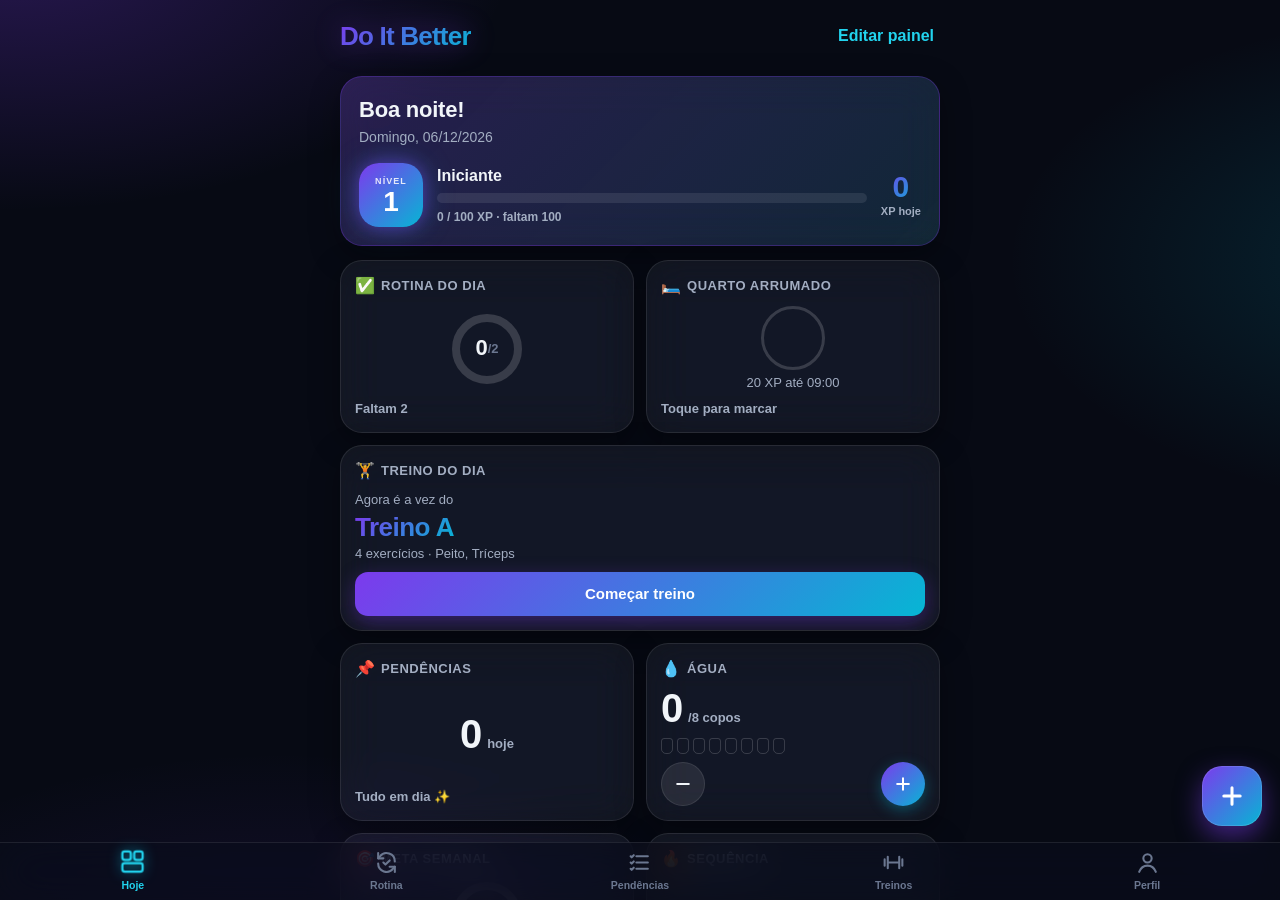
==== index.html @ 2c724f3e "Cria o app Do It Better (PWA gamificado para iPhone) PWA em HTML/CSS/JS puros, pronta para o GitHub " ====
<!doctype html>
<html lang="pt-BR" data-theme="escuro">
<head>
  <meta charset="utf-8">
  <!-- viewport-fit=cover: o app ocupa a tela toda (atrás do notch e da barra inferior) -->
  <meta name="viewport" content="width=device-width, initial-scale=1, viewport-fit=cover">
  <title>Do It Better</title>
  <meta name="description" content="Organize seu dia como um jogo: XP, níveis e conquistas para tarefas, rotina e treinos.">
  <meta name="theme-color" content="#070A14">
  <meta name="color-scheme" content="dark light">
  <meta name="format-detection" content="telephone=no">

  <!-- Apple: abrir como app (sem barra do Safari) -->
  <meta name="apple-mobile-web-app-capable" content="yes">
  <meta name="mobile-web-app-capable" content="yes">
  <meta name="apple-mobile-web-app-status-bar-style" content="black-translucent">
  <meta name="apple-mobile-web-app-title" content="Do It Better">
  <link rel="apple-touch-icon" href="icons/apple-touch-icon.png">
  <link rel="apple-touch-icon" sizes="180x180" href="icons/apple-touch-icon.png">

  <link rel="icon" type="image/svg+xml" href="icons/icon.svg">
  <link rel="icon" type="image/png" sizes="192x192" href="icons/icon-192.png">
  <link rel="manifest" href="manifest.json">
  <link rel="stylesheet" href="css/style.css">

  <!-- Aplica o tema salvo antes de desenhar, para não piscar -->
  <script>
    try {
      if (localStorage.getItem('doitbetter:tema') === 'claro') document.documentElement.dataset.theme = 'claro';
    } catch (e) {}
  </script>
</head>
<body>
  <!-- Gradientes reutilizados por todos os gráficos SVG -->
  <svg class="svg-defs" aria-hidden="true" focusable="false">
    <defs>
      <linearGradient id="g-dib" x1="0" y1="0" x2="1" y2="1">
        <stop offset="0" stop-color="#7C3AED"/>
        <stop offset="1" stop-color="#06B6D4"/>
      </linearGradient>
      <linearGradient id="g-dib-v" x1="0" y1="1" x2="0" y2="0">
        <stop offset="0" stop-color="#7C3AED"/>
        <stop offset="1" stop-color="#06B6D4"/>
      </linearGradient>
    </defs>
  </svg>

  <div class="fundo-brilho" aria-hidden="true"></div>
  <div class="faixa-status" aria-hidden="true"></div>

  <main id="telas">
    <section class="view" id="view-hoje" aria-label="Hoje"></section>
    <section class="view" id="view-rotina" aria-label="Rotina"></section>
    <section class="view" id="view-pendencias" aria-label="Pendências"></section>
    <section class="view" id="view-treinos" aria-label="Treinos"></section>
    <section class="view" id="view-perfil" aria-label="Perfil"></section>
  </main>

  <!-- Botão flutuante: adicionar rápido -->
  <button id="fab" class="fab" aria-label="Adicionar">
    <svg viewBox="0 0 24 24" width="28" height="28" fill="none" stroke="currentColor" stroke-width="2.6" stroke-linecap="round"><path d="M12 5v14M5 12h14"/></svg>
  </button>

  <!-- Barra de abas (estilo iOS) -->
  <nav class="tabbar" id="tabbar" aria-label="Navegação">
    <button data-aba="hoje" aria-label="Hoje">
      <svg viewBox="0 0 24 24" fill="none" stroke="currentColor" stroke-width="2" stroke-linecap="round" stroke-linejoin="round"><rect x="3" y="3" width="7.5" height="7.5" rx="2"/><rect x="13.5" y="3" width="7.5" height="7.5" rx="2"/><rect x="3" y="13.5" width="18" height="7.5" rx="2"/></svg>
      <span>Hoje</span>
    </button>
    <button data-aba="rotina" aria-label="Rotina">
      <svg viewBox="0 0 24 24" fill="none" stroke="currentColor" stroke-width="2" stroke-linecap="round" stroke-linejoin="round"><path d="M20 11a8 8 0 0 0-14.3-4.9L4 8"/><path d="M4 3v5h5"/><path d="M4 13a8 8 0 0 0 14.3 4.9L20 16"/><path d="M20 21v-5h-5"/><path d="M9 12l2 2 4-4"/></svg>
      <span>Rotina</span>
    </button>
    <button data-aba="pendencias" aria-label="Pendências">
      <svg viewBox="0 0 24 24" fill="none" stroke="currentColor" stroke-width="2" stroke-linecap="round" stroke-linejoin="round"><path d="M9 6h11M9 12h11M9 18h11"/><path d="M3.5 6l1 1 2-2M3.5 12l1 1 2-2M3.5 18l1 1 2-2"/></svg>
      <span>Pendências</span>
    </button>
    <button data-aba="treinos" aria-label="Treinos">
      <svg viewBox="0 0 24 24" fill="none" stroke="currentColor" stroke-width="2" stroke-linecap="round" stroke-linejoin="round"><path d="M6.5 6.5v11M17.5 6.5v11M3.5 9v6M20.5 9v6M6.5 12h11"/></svg>
      <span>Treinos</span>
    </button>
    <button data-aba="perfil" aria-label="Perfil">
      <svg viewBox="0 0 24 24" fill="none" stroke="currentColor" stroke-width="2" stroke-linecap="round" stroke-linejoin="round"><circle cx="12" cy="8" r="4"/><path d="M4 21c1.5-4 4.5-6 8-6s6.5 2 8 6"/></svg>
      <span>Perfil</span>
    </button>
  </nav>

  <noscript>
    <p style="padding:40px;color:#fff;font-family:sans-serif">O Do It Better precisa de JavaScript ativado.</p>
  </noscript>

  <!-- Módulos ES (caminhos relativos, funciona em /do-it-better/) -->
  <script type="module" src="js/app.js"></script>
</body>
</html>
---- css/style.css ----
/* =============================================================
   Do It Better — estilos
   Mobile-first para iPhone: safe areas, alvos de toque ≥ 44px,
   inputs com 16px (sem zoom), tema escuro padrão + tema claro.
   ============================================================= */

/* ---------- Tokens (tema escuro) ---------- */
:root {
  --bg: #070a14;
  --bg-2: #0d1222;
  --card: rgba(255, 255, 255, 0.055);
  --card-forte: rgba(255, 255, 255, 0.09);
  --borda: rgba(255, 255, 255, 0.09);
  --borda-forte: rgba(255, 255, 255, 0.16);
  --texto: #f1f5f9;
  --texto-2: #a3aec2;
  --texto-3: #6b7790;
  --roxo: #7c3aed;
  --ciano: #06b6d4;
  --roxo-claro: #a78bfa;
  --ciano-claro: #22d3ee;
  --grad: linear-gradient(135deg, #7c3aed 0%, #06b6d4 100%);
  --grad-suave: linear-gradient(135deg, rgba(124, 58, 237, 0.22), rgba(6, 182, 212, 0.18));
  --verde: #22c55e;
  --ambar: #f59e0b;
  --vermelho: #ef4444;
  --sombra: 0 10px 30px rgba(0, 0, 0, 0.35);
  --brilho-neon: 0 0 18px rgba(124, 58, 237, 0.55), 0 0 32px rgba(6, 182, 212, 0.25);
  --vidro: blur(20px) saturate(160%);
  --tabbar-bg: rgba(10, 13, 26, 0.72);
  --sheet-bg: rgba(16, 20, 36, 0.94);
  --entrada-bg: rgba(255, 255, 255, 0.07);
  --status-bg: transparent;

  --raio: 22px;
  --raio-p: 14px;
  --tab-h: 58px;
  --safe-top: env(safe-area-inset-top, 0px);
  --safe-bottom: env(safe-area-inset-bottom, 0px);
  --safe-left: env(safe-area-inset-left, 0px);
  --safe-right: env(safe-area-inset-right, 0px);
  --teclado: 0px;
  --fonte: -apple-system, BlinkMacSystemFont, 'SF Pro Text', 'Segoe UI', Roboto, 'Helvetica Neue', Arial, sans-serif;
  --fonte-num: -apple-system, BlinkMacSystemFont, 'SF Pro Rounded', 'SF Pro Display', 'Segoe UI', Roboto, sans-serif;
  color-scheme: dark;
}

/* ---------- Tema claro ---------- */
[data-theme='claro'] {
  --bg: #f4f5fb;
  --bg-2: #e9ebf5;
  --card: rgba(255, 255, 255, 0.72);
  --card-forte: rgba(255, 255, 255, 0.92);
  --borda: rgba(20, 24, 60, 0.08);
  --borda-forte: rgba(20, 24, 60, 0.16);
  --texto: #0f172a;
  --texto-2: #4b5568;
  --texto-3: #8a93a6;
  --grad-suave: linear-gradient(135deg, rgba(124, 58, 237, 0.12), rgba(6, 182, 212, 0.1));
  --sombra: 0 8px 24px rgba(30, 30, 80, 0.08);
  --brilho-neon: 0 0 14px rgba(124, 58, 237, 0.3), 0 0 26px rgba(6, 182, 212, 0.15);
  --tabbar-bg: rgba(255, 255, 255, 0.78);
  --sheet-bg: rgba(250, 251, 255, 0.97);
  --entrada-bg: rgba(15, 23, 42, 0.05);
  /* a barra de status do iPhone fica com texto branco: pintamos a faixa */
  --status-bg: linear-gradient(90deg, #4c1d95, #0e7490);
  color-scheme: light;
}

/* ---------- Base ---------- */
*,
*::before,
*::after {
  box-sizing: border-box;
}
html {
  -webkit-text-size-adjust: 100%;
  text-size-adjust: 100%;
  background: var(--bg);
}
html,
body {
  margin: 0;
  height: 100%;
}
body {
  position: fixed;
  inset: 0;
  overflow: hidden;
  background: var(--bg);
  color: var(--texto);
  font-family: var(--fonte);
  font-size: 16px;
  line-height: 1.4;
  -webkit-font-smoothing: antialiased;
  -webkit-tap-highlight-color: transparent;
  -webkit-touch-callout: none;
  user-select: none;
  -webkit-user-select: none;
  overscroll-behavior: none;
}
input,
textarea {
  user-select: text;
  -webkit-user-select: text;
}
button {
  font: inherit;
  color: inherit;
  background: none;
  border: 0;
  padding: 0;
  cursor: pointer;
  touch-action: manipulation;
}
button:disabled {
  opacity: 0.35;
  cursor: default;
}
:focus-visible {
  outline: 2px solid var(--ciano);
  outline-offset: 2px;
}
h1,
h2,
h3,
h4,
p {
  margin: 0;
}
svg {
  flex-shrink: 0;
}
.oculto,
.svg-defs,
.haptico {
  position: absolute !important;
  width: 0 !important;
  height: 0 !important;
  overflow: hidden !important;
  opacity: 0 !important;
  pointer-events: none !important;
}

/* Brilhos de fundo (roxo e ciano) */
.fundo-brilho {
  position: fixed;
  inset: -20%;
  pointer-events: none;
  background: radial-gradient(40% 30% at 15% 10%, rgba(124, 58, 237, 0.28), transparent 70%),
    radial-gradient(35% 28% at 95% 35%, rgba(6, 182, 212, 0.16), transparent 70%),
    radial-gradient(40% 30% at 30% 95%, rgba(124, 58, 237, 0.14), transparent 70%);
  z-index: 0;
}
[data-theme='claro'] .fundo-brilho {
  opacity: 0.55;
}
.faixa-status {
  position: fixed;
  top: 0;
  left: 0;
  right: 0;
  height: var(--safe-top);
  background: var(--status-bg);
  z-index: 60;
  pointer-events: none;
}

/* ---------- Telas (abas) ---------- */
#telas {
  position: fixed;
  inset: 0;
  z-index: 1;
}
.view {
  position: absolute;
  inset: 0;
  overflow-y: auto;
  overflow-x: hidden;
  -webkit-overflow-scrolling: touch;
  overscroll-behavior-y: contain;
  padding: calc(var(--safe-top) + 10px) calc(16px + var(--safe-right)) calc(var(--tab-h) + var(--safe-bottom) + 100px) calc(16px + var(--safe-left));
  opacity: 0;
  transform: translateY(10px) scale(0.995);
  visibility: hidden;
  transition: opacity 0.24s ease, transform 0.28s cubic-bezier(0.2, 0.8, 0.2, 1), visibility 0s linear 0.28s;
}
.view.ativa {
  opacity: 1;
  transform: none;
  visibility: visible;
  transition: opacity 0.24s ease, transform 0.28s cubic-bezier(0.2, 0.8, 0.2, 1), visibility 0s;
}
.view > * + * {
  margin-top: 14px;
}

.cabecalho {
  display: flex;
  align-items: flex-end;
  justify-content: space-between;
  gap: 12px;
  padding-top: 6px;
  min-height: 52px;
}
.titulo-tela {
  font-size: 34px;
  font-weight: 800;
  letter-spacing: -0.02em;
  line-height: 1.1;
}
.secao-titulo {
  font-size: 13px;
  font-weight: 700;
  letter-spacing: 0.06em;
  text-transform: uppercase;
  color: var(--texto-2);
  margin-top: 22px !important;
  padding-left: 4px;
}
.secao-cab {
  display: flex;
  align-items: center;
  justify-content: space-between;
  gap: 10px;
}
.secao-cab .secao-titulo {
  margin-top: 0 !important;
}
.view > .secao-cab {
  margin-top: 22px;
}
.secao-cab h3 {
  font-size: 17px;
}
.dica {
  font-size: 13px;
  color: var(--texto-3);
  padding: 0 4px;
}
.centro {
  text-align: center;
  display: block;
  margin-left: auto;
  margin-right: auto;
}
.neon {
  color: var(--ciano-claro);
  text-shadow: 0 0 12px rgba(6, 182, 212, 0.6);
}
[data-theme='claro'] .neon {
  color: var(--roxo);
  text-shadow: none;
}
.gradiente-texto {
  background: var(--grad);
  -webkit-background-clip: text;
  background-clip: text;
  color: transparent;
  -webkit-text-fill-color: transparent;
}
.perigo:not(.btn):not(.barra),
.perigo-texto {
  color: var(--vermelho) !important;
}
.apagado {
  color: var(--texto-3);
}

/* ---------- Cards (vidro fosco) ---------- */
.card {
  background: var(--card);
  border: 1px solid var(--borda);
  border-radius: var(--raio);
  -webkit-backdrop-filter: var(--vidro);
  backdrop-filter: var(--vidro);
  box-shadow: var(--sombra);
}
.neon-borda {
  border-color: rgba(124, 58, 237, 0.55) !important;
  box-shadow: var(--brilho-neon);
}

/* ---------- Botões ---------- */
.btn {
  display: inline-flex;
  align-items: center;
  justify-content: center;
  gap: 8px;
  min-height: 48px;
  padding: 0 20px;
  border-radius: 14px;
  font-weight: 700;
  font-size: 16px;
  transition: transform 0.12s ease, opacity 0.2s, box-shadow 0.2s;
}
.btn:active {
  transform: scale(0.97);
}
.btn.primario {
  background: var(--grad);
  color: #fff;
  box-shadow: 0 6px 20px rgba(124, 58, 237, 0.35);
}
.btn.secundario {
  background: var(--card-forte);
  border: 1px solid var(--borda);
  color: var(--texto);
}
.btn.perigo {
  background: var(--vermelho);
  color: #fff;
}
.btn.perigo-texto {
  background: rgba(239, 68, 68, 0.1);
}
.btn.largo {
  width: 100%;
}
.btn-icone {
  display: inline-flex;
  align-items: center;
  justify-content: center;
  width: 44px;
  height: 44px;
  border-radius: 12px;
  color: var(--texto-2);
  transition: background 0.2s, transform 0.12s;
}
.btn-icone:active {
  background: var(--card-forte);
  transform: scale(0.94);
}
.btn-texto {
  display: inline-flex;
  align-items: center;
  gap: 6px;
  min-height: 44px;
  padding: 0 6px;
  font-weight: 650;
  font-size: 16px;
  color: var(--ciano-claro);
}
[data-theme='claro'] .btn-texto {
  color: var(--roxo);
}
.btn-pilula {
  min-height: 44px;
  padding: 0 14px;
  border-radius: 999px;
  background: var(--card-forte);
  border: 1px solid var(--borda);
  font-weight: 700;
  font-size: 15px;
}
.btn-redondo {
  display: inline-flex;
  align-items: center;
  justify-content: center;
  width: 44px;
  height: 44px;
  border-radius: 50%;
  background: var(--card-forte);
  border: 1px solid var(--borda);
}
.btn-redondo.primario {
  background: var(--grad);
  color: #fff;
  border: 0;
  box-shadow: 0 4px 14px rgba(6, 182, 212, 0.35);
}
.btn-redondo:active {
  transform: scale(0.92);
}
.botoes-linha {
  display: flex;
  gap: 10px;
}
.botoes-linha .largo {
  flex: 1;
}

/* ---------- Formulários ---------- */
.entrada {
  width: 100%;
  min-height: 48px;
  padding: 12px 14px;
  border-radius: 12px;
  border: 1px solid var(--borda);
  background: var(--entrada-bg);
  color: var(--texto);
  font: inherit;
  font-size: 16px; /* 16px evita o zoom automático do iPhone */
  outline: none;
  appearance: none;
  -webkit-appearance: none;
  transition: border-color 0.2s, box-shadow 0.2s;
}
.entrada:focus {
  border-color: var(--roxo-claro);
  box-shadow: 0 0 0 3px rgba(124, 58, 237, 0.25);
}
.entrada::placeholder {
  color: var(--texto-3);
}
textarea.entrada {
  resize: none;
  line-height: 1.45;
}
input[type='date'].entrada,
input[type='time'].entrada {
  display: block;
  min-height: 48px;
  text-align: left;
}
input[type='date'].entrada::-webkit-date-and-time-value,
input[type='time'].entrada::-webkit-date-and-time-value {
  text-align: left;
}
.entrada.compacta {
  width: 48%;
  min-height: 44px;
  padding: 8px 12px;
  text-align: right;
}
.entrada.numero {
  width: 90px;
}
.form {
  display: flex;
  flex-direction: column;
  gap: 16px;
}
.campo {
  display: flex;
  flex-direction: column;
  gap: 8px;
}
.campo > span {
  font-size: 13px;
  font-weight: 700;
  color: var(--texto-2);
  letter-spacing: 0.02em;
}
.grade-campos {
  display: grid;
  grid-template-columns: 1fr 1fr;
  gap: 12px;
}
.linha-form {
  display: flex;
  gap: 10px;
}
.linha-form .entrada {
  flex: 1;
  min-width: 0;
}
.form-botoes {
  display: flex;
  gap: 10px;
  margin-top: 4px;
}
.form-botoes .largo {
  flex: 1;
}

.chips-linha {
  display: flex;
  flex-wrap: wrap;
  gap: 8px;
}
.chip {
  display: inline-flex;
  align-items: center;
  gap: 6px;
  min-height: 44px;
  padding: 0 14px;
  border-radius: 999px;
  border: 1px solid var(--borda);
  background: var(--card);
  color: var(--texto-2);
  font-size: 15px;
  font-weight: 600;
  white-space: nowrap;
  transition: all 0.2s;
}
.chip b {
  font-size: 12px;
  background: var(--card-forte);
  border-radius: 999px;
  padding: 1px 7px;
  color: var(--texto);
}
.chip.on {
  background: var(--grad);
  color: #fff;
  border-color: transparent;
  box-shadow: 0 4px 14px rgba(124, 58, 237, 0.3);
}
.chip.on b {
  background: rgba(255, 255, 255, 0.25);
  color: #fff;
}
.chip.chip-alerta:not(.on) b {
  background: var(--vermelho);
  color: #fff;
}
.segmentado {
  display: flex;
  padding: 4px;
  gap: 4px;
  border-radius: 14px;
  background: var(--entrada-bg);
  border: 1px solid var(--borda);
}
.segmentado button {
  flex: 1;
  white-space: nowrap;
  min-height: 44px;
  border-radius: 10px;
  font-weight: 650;
  font-size: 15px;
  color: var(--texto-2);
  display: flex;
  flex-direction: column;
  align-items: center;
  justify-content: center;
  line-height: 1.1;
}
.segmentado button small {
  font-size: 11px;
  opacity: 0.8;
}
.segmentado button.on {
  background: var(--grad);
  color: #fff;
  box-shadow: 0 2px 10px rgba(124, 58, 237, 0.3);
}
.segmentado.pequeno button {
  min-height: 36px;
  padding: 0 12px;
  font-size: 14px;
}
.segmentado.pequeno {
  min-height: 44px;
}

.dias-semana {
  display: grid;
  grid-template-columns: repeat(7, 1fr);
  gap: 6px;
}
.dia-chip {
  min-height: 44px;
  border-radius: 12px;
  border: 1px solid var(--borda);
  background: var(--card);
  font-size: 13px;
  font-weight: 700;
  color: var(--texto-3);
  text-transform: capitalize;
}
.dia-chip.on {
  background: var(--grad);
  color: #fff;
  border-color: transparent;
}

.emoji-linha {
  display: flex;
  flex-direction: column;
  gap: 8px;
}
.emoji-entrada {
  width: 72px;
  text-align: center;
  font-size: 24px !important;
}
.emoji-sugestoes {
  display: flex;
  gap: 4px;
  overflow-x: auto;
  padding-bottom: 4px;
  scrollbar-width: none;
}
.emoji-sugestoes::-webkit-scrollbar {
  display: none;
}
.emoji-btn {
  flex: 0 0 44px;
  height: 44px;
  border-radius: 12px;
  font-size: 22px;
  background: var(--card);
}
.emoji-btn:active {
  background: var(--card-forte);
}

.stepper {
  display: inline-flex;
  align-items: center;
  gap: 4px;
  background: var(--entrada-bg);
  border-radius: 14px;
  border: 1px solid var(--borda);
}
.stepper strong {
  min-width: 34px;
  text-align: center;
  font-family: var(--fonte-num);
  font-size: 18px;
}
.stepper.grande {
  display: flex;
  justify-content: center;
  gap: 24px;
  padding: 16px;
  background: none;
  border: 0;
}
.stepper.grande .btn-icone {
  width: 56px;
  height: 56px;
  border-radius: 50%;
  background: var(--card-forte);
  color: var(--texto);
}
.numero-grande {
  font-family: var(--fonte-num);
  font-size: 44px;
  font-weight: 800;
  letter-spacing: -0.02em;
  line-height: 1.05;
}

/* ---------- Tags e badges ---------- */
.tag {
  display: inline-flex;
  align-items: center;
  gap: 4px;
  padding: 3px 9px;
  border-radius: 999px;
  font-size: 12px;
  font-weight: 650;
  background: var(--card-forte);
  color: var(--texto-2);
  white-space: nowrap;
}
.tag-perigo {
  background: rgba(239, 68, 68, 0.16);
  color: #f87171;
}
.tag-alerta {
  background: rgba(245, 158, 11, 0.16);
  color: #fbbf24;
}
[data-theme='claro'] .tag-alerta {
  color: #b45309;
}
[data-theme='claro'] .tag-perigo {
  color: #dc2626;
}
.tag-etiqueta {
  background: rgba(6, 182, 212, 0.14);
  color: var(--ciano-claro);
}
[data-theme='claro'] .tag-etiqueta {
  color: #0e7490;
}
.tag-neon {
  background: var(--grad);
  color: #fff;
  box-shadow: 0 0 12px rgba(124, 58, 237, 0.45);
}
.tag-neon svg {
  width: 14px;
  height: 14px;
}
.pulsa {
  animation: pulsa 1.6s ease-in-out infinite;
}
@keyframes pulsa {
  50% {
    opacity: 0.55;
  }
}
.xp-badge {
  flex-shrink: 0;
  font-family: var(--fonte-num);
  font-weight: 800;
  font-size: 13px;
  padding: 4px 9px;
  border-radius: 999px;
  color: var(--ciano-claro);
  background: rgba(6, 182, 212, 0.12);
  border: 1px solid rgba(6, 182, 212, 0.25);
}
.xp-badge:empty {
  display: none;
}
[data-theme='claro'] .xp-badge {
  color: var(--roxo);
  background: rgba(124, 58, 237, 0.08);
  border-color: rgba(124, 58, 237, 0.2);
}

/* ---------- Listas ---------- */
.lista {
  overflow: hidden;
  padding: 4px 0;
}
.lista.apagada {
  opacity: 0.7;
}
.item-linha {
  display: flex;
  align-items: center;
  gap: 12px;
  width: 100%;
  min-height: 60px;
  padding: 8px 14px;
  text-align: left;
  position: relative;
}
.item-linha + .item-linha::before {
  content: '';
  position: absolute;
  top: 0;
  left: 60px;
  right: 0;
  height: 1px;
  background: var(--borda);
}
.item-linha.clicavel:active,
button.item-linha:active {
  background: var(--card-forte);
}
.item-linha > svg {
  color: var(--texto-3);
}
.item-linha.destaque {
  background: var(--grad-suave);
}
.item-info {
  flex: 1;
  min-width: 0;
  display: flex;
  flex-direction: column;
  align-items: flex-start;
  text-align: left;
  min-height: 44px;
  justify-content: center;
}
.item-nome {
  font-weight: 650;
  font-size: 16px;
  display: flex;
  align-items: center;
  gap: 8px;
  overflow: hidden;
  text-overflow: ellipsis;
  max-width: 100%;
}
.item-sub {
  font-size: 13px;
  color: var(--texto-3);
  margin-top: 1px;
  overflow: hidden;
  text-overflow: ellipsis;
  white-space: nowrap;
  max-width: 100%;
}
.item-emoji {
  font-size: 18px;
}
.item-emoji.grande {
  font-size: 24px;
  width: 32px;
  text-align: center;
}
.item-linha.feito .item-nome {
  color: var(--texto-3);
  text-decoration: line-through;
  text-decoration-color: rgba(124, 58, 237, 0.7);
}
.valor {
  font-family: var(--fonte-num);
  font-weight: 750;
  white-space: nowrap;
}
.alca {
  display: inline-flex;
  align-items: center;
  justify-content: center;
  width: 44px;
  height: 44px;
  margin-left: -8px;
  color: var(--texto-3);
  touch-action: none;
  cursor: grab;
  flex-shrink: 0;
}

/* Bolinha de check (marcar como feito) */
.check-circulo {
  flex-shrink: 0;
  width: 44px;
  height: 44px;
  display: inline-flex;
  align-items: center;
  justify-content: center;
  border-radius: 50%;
  position: relative;
  color: transparent;
}
.check-circulo::before {
  content: '';
  position: absolute;
  inset: 8px;
  border-radius: 50%;
  border: 2px solid var(--borda-forte);
  transition: all 0.25s;
}
.check-circulo svg {
  position: relative;
  z-index: 1;
  transform: scale(0.4);
  transition: transform 0.25s cubic-bezier(0.3, 1.6, 0.5, 1);
}
.check-circulo.on {
  color: #fff;
}
.check-circulo.on::before {
  background: var(--grad);
  border-color: transparent;
  box-shadow: 0 0 14px rgba(124, 58, 237, 0.6);
}
.check-circulo.on svg {
  transform: scale(1);
}

/* Estado vazio com mensagem motivadora */
.vazio {
  text-align: center;
  padding: 28px 20px;
  display: flex;
  flex-direction: column;
  align-items: center;
  gap: 8px;
}
.vazio-emoji {
  font-size: 44px;
  animation: flutuar 3s ease-in-out infinite;
}
.vazio h3 {
  font-size: 18px;
}
.vazio p {
  color: var(--texto-2);
  font-size: 15px;
  max-width: 300px;
}
.vazio .btn {
  margin-top: 8px;
}
@keyframes flutuar {
  50% {
    transform: translateY(-6px);
  }
}

/* ---------- Anel de progresso ---------- */
.anel {
  position: relative;
  flex-shrink: 0;
  display: inline-block;
}
.anel svg {
  display: block;
}
.anel-trilho {
  stroke: var(--borda-forte);
}
.anel-valor {
  transition: stroke-dashoffset 0.8s cubic-bezier(0.2, 0.8, 0.2, 1);
  filter: drop-shadow(0 0 4px rgba(124, 58, 237, 0.6));
}
.anel-centro {
  position: absolute;
  inset: 0;
  display: flex;
  align-items: center;
  justify-content: center;
  flex-direction: row;
  font-family: var(--fonte-num);
}
.anel-centro strong {
  font-size: 22px;
  font-weight: 800;
}
.anel-centro small {
  font-size: 13px;
  color: var(--texto-3);
  font-weight: 700;
}
.anel.completo .anel-valor {
  filter: drop-shadow(0 0 7px rgba(6, 182, 212, 0.9));
}

/* ---------- Gráficos ---------- */
.grafico {
  width: 100%;
  height: auto;
  display: block;
  overflow: visible;
}
.barra-fundo {
  fill: var(--card-forte);
}
.barra-destaque {
  filter: drop-shadow(0 0 6px rgba(6, 182, 212, 0.7));
}
.graf-valor {
  font-size: 10px;
  font-weight: 700;
  fill: var(--texto-2);
  font-family: var(--fonte-num);
}
.graf-rotulo {
  font-size: 10px;
  fill: var(--texto-3);
  font-weight: 600;
}
.graf-rotulo.forte {
  fill: var(--texto);
  font-weight: 800;
}
.graf-grade {
  stroke: var(--borda);
  stroke-dasharray: 3 4;
}
.graf-ponto {
  fill: var(--bg);
  stroke: var(--ciano);
  stroke-width: 2;
}
.graf-pr {
  fill: #fde68a;
  stroke: #f59e0b;
  stroke-width: 2;
}
.graf-pr-brilho {
  fill: rgba(253, 230, 138, 0.25);
}
.graf-pr-texto {
  font-size: 9px;
  font-weight: 900;
  fill: #f59e0b;
}
.grafico-card {
  padding: 16px;
}
.grafico-card h4 {
  font-size: 14px;
  color: var(--texto-2);
  margin-bottom: 8px;
}
.grafico-card .secao-cab {
  margin-bottom: 10px;
}
.legenda-pr {
  font-size: 12px;
  color: var(--texto-3);
  display: flex;
  align-items: center;
  gap: 6px;
  margin-top: 6px;
}
.legenda-pr i {
  width: 10px;
  height: 10px;
  border-radius: 50%;
  background: #fde68a;
  border: 2px solid #f59e0b;
}

/* ---------- Barras (progresso) ---------- */
.barra,
.barra-xp {
  height: 10px;
  border-radius: 999px;
  background: var(--card-forte);
  overflow: hidden;
  position: relative;
}
[data-theme='claro'] .barra,
[data-theme='claro'] .barra-xp,
[data-theme='claro'] .barra-fundo {
  background: rgba(15, 23, 42, 0.09);
  fill: rgba(15, 23, 42, 0.07);
}
.barra.fina {
  height: 4px;
  border-radius: 0;
}
.barra-fill,
.barra-xp-fill {
  height: 100%;
  border-radius: inherit;
  background: var(--grad);
  transition: width 1s cubic-bezier(0.2, 0.8, 0.2, 1);
  box-shadow: 0 0 12px rgba(6, 182, 212, 0.6);
  position: relative;
}
.barra-xp-fill::after {
  content: '';
  position: absolute;
  inset: 0;
  background: linear-gradient(90deg, transparent, rgba(255, 255, 255, 0.45), transparent);
  transform: translateX(-100%);
  animation: brilho-barra 2.8s ease-in-out infinite;
}
@keyframes brilho-barra {
  60%,
  100% {
    transform: translateX(100%);
  }
}
.barra.perigo .barra-fill {
  background: var(--vermelho);
  box-shadow: none;
}

/* ---------- Barra de abas (iOS) ---------- */
.tabbar {
  position: fixed;
  left: 0;
  right: 0;
  bottom: 0;
  z-index: 40;
  display: flex;
  height: calc(var(--tab-h) + var(--safe-bottom));
  padding: 0 calc(6px + var(--safe-right)) var(--safe-bottom) calc(6px + var(--safe-left));
  background: var(--tabbar-bg);
  -webkit-backdrop-filter: var(--vidro);
  backdrop-filter: var(--vidro);
  border-top: 1px solid var(--borda);
}
.tabbar button {
  flex: 1;
  min-height: 44px;
  display: flex;
  flex-direction: column;
  align-items: center;
  justify-content: center;
  gap: 3px;
  color: var(--texto-3);
  font-size: 10.5px;
  font-weight: 650;
  transition: color 0.2s;
}
.tabbar svg {
  width: 25px;
  height: 25px;
  transition: transform 0.25s cubic-bezier(0.3, 1.6, 0.5, 1);
}
.tabbar button.ativa {
  color: var(--ciano-claro);
}
[data-theme='claro'] .tabbar button.ativa {
  color: var(--roxo);
}
.tabbar button.ativa svg {
  transform: translateY(-1px) scale(1.08);
  filter: drop-shadow(0 0 6px rgba(6, 182, 212, 0.7));
}
.tabbar button:active svg {
  transform: scale(0.88);
}

/* ---------- Botão flutuante (+) ---------- */
.fab {
  position: fixed;
  right: calc(18px + var(--safe-right));
  bottom: calc(var(--tab-h) + var(--safe-bottom) + 16px);
  z-index: 39;
  width: 60px;
  height: 60px;
  border-radius: 20px;
  background: var(--grad);
  color: #fff;
  display: flex;
  align-items: center;
  justify-content: center;
  box-shadow: 0 10px 26px rgba(124, 58, 237, 0.5), 0 0 0 1px rgba(255, 255, 255, 0.12) inset;
  transition: transform 0.2s cubic-bezier(0.3, 1.6, 0.5, 1), opacity 0.2s;
}
.fab:active {
  transform: scale(0.9) rotate(90deg);
}
.fab.escondido {
  opacity: 0;
  transform: scale(0.6);
  pointer-events: none;
}

/* ---------- Folha inferior (sheet) ---------- */
.sheet-raiz {
  position: fixed;
  inset: 0;
  z-index: 100;
}
.sheet-fundo {
  position: absolute;
  inset: 0;
  background: rgba(0, 0, 0, 0.5);
  opacity: 0;
  transition: opacity 0.28s;
}
.sheet {
  position: absolute;
  left: 0;
  right: 0;
  bottom: var(--teclado);
  max-height: calc(100% - var(--safe-top) - 24px - var(--teclado));
  display: flex;
  flex-direction: column;
  background: var(--sheet-bg);
  -webkit-backdrop-filter: var(--vidro);
  backdrop-filter: var(--vidro);
  border-radius: 26px 26px 0 0;
  border: 1px solid var(--borda);
  border-bottom: 0;
  box-shadow: 0 -10px 40px rgba(0, 0, 0, 0.4);
  transform: translateY(105%);
  transition: transform 0.32s cubic-bezier(0.2, 0.9, 0.25, 1), bottom 0.2s;
}
.sheet-raiz.aberta .sheet-fundo {
  opacity: 1;
}
.sheet-raiz.aberta .sheet {
  transform: none;
}
.sheet-pegador {
  width: 38px;
  height: 5px;
  border-radius: 3px;
  background: var(--borda-forte);
  margin: 8px auto 0;
}
.sheet-topo {
  display: flex;
  align-items: center;
  justify-content: space-between;
  gap: 8px;
  padding: 4px 10px 4px 20px;
}
.sheet-topo h2 {
  font-size: 20px;
  font-weight: 800;
}
.sheet-corpo {
  overflow-y: auto;
  -webkit-overflow-scrolling: touch;
  overscroll-behavior: contain;
  padding: 6px calc(18px + var(--safe-right)) calc(24px + var(--safe-bottom)) calc(18px + var(--safe-left));
}
.sheet-corpo > * + * {
  margin-top: 14px;
}

/* ---------- Alertas ---------- */
.alerta-raiz {
  position: fixed;
  inset: 0;
  z-index: 200;
  display: flex;
  align-items: center;
  justify-content: center;
  padding: 24px;
  background: rgba(0, 0, 0, 0.55);
  opacity: 0;
  transition: opacity 0.2s;
}
.alerta-raiz.aberta {
  opacity: 1;
}
.alerta {
  width: 100%;
  max-width: 340px;
  padding: 22px 18px 18px;
  border-radius: 22px;
  background: var(--sheet-bg);
  border: 1px solid var(--borda);
  box-shadow: var(--sombra);
  text-align: center;
  transform: scale(0.92);
  transition: transform 0.25s cubic-bezier(0.3, 1.5, 0.5, 1);
  display: flex;
  flex-direction: column;
  gap: 12px;
}
.alerta-raiz.aberta .alerta {
  transform: none;
}
.alerta h3 {
  font-size: 18px;
}
.alerta p {
  color: var(--texto-2);
  font-size: 15px;
}
.alerta-botoes {
  display: flex;
  gap: 10px;
  margin-top: 4px;
}
.alerta-botoes .btn {
  flex: 1;
  padding: 0 10px;
}

/* ---------- Toast ---------- */
.toast {
  position: fixed;
  left: calc(16px + var(--safe-left));
  right: calc(16px + var(--safe-right));
  bottom: calc(var(--tab-h) + var(--safe-bottom) + 88px);
  z-index: 470; /* acima das celebrações: "Desfazer" sempre clicável */
  display: flex;
  align-items: center;
  justify-content: space-between;
  gap: 12px;
  min-height: 52px;
  padding: 8px 8px 8px 16px;
  border-radius: 16px;
  background: rgba(22, 26, 46, 0.96);
  color: #f1f5f9;
  border: 1px solid rgba(255, 255, 255, 0.1);
  box-shadow: 0 12px 30px rgba(0, 0, 0, 0.45);
  font-weight: 600;
  font-size: 15px;
  opacity: 0;
  transform: translateY(16px);
  transition: opacity 0.22s, transform 0.25s cubic-bezier(0.2, 0.9, 0.25, 1);
  pointer-events: none;
}
.toast.visivel {
  opacity: 1;
  transform: none;
  pointer-events: auto;
}
.toast.erro {
  border-color: rgba(239, 68, 68, 0.6);
}
.toast-acao {
  min-height: 40px;
  padding: 0 14px;
  border-radius: 12px;
  background: var(--grad);
  color: #fff;
  font-weight: 800;
  white-space: nowrap;
}
/* com uma folha aberta, o aviso vai para o topo para não cobrir os botões */
body.com-sheet .toast {
  top: calc(var(--safe-top) + 12px);
  bottom: auto;
}
body.treinando .toast {
  bottom: calc(var(--safe-bottom) + 100px);
}

/* ---------- "+XP" flutuante ---------- */
.xp-float {
  position: fixed;
  z-index: 400;
  transform: translate(-50%, 0);
  font-family: var(--fonte-num);
  font-weight: 900;
  font-size: 22px;
  letter-spacing: -0.01em;
  background: var(--grad);
  -webkit-background-clip: text;
  background-clip: text;
  color: transparent;
  -webkit-text-fill-color: transparent;
  filter: drop-shadow(0 0 8px rgba(124, 58, 237, 0.8));
  pointer-events: none;
  animation: xp-sobe 1.25s cubic-bezier(0.2, 0.8, 0.3, 1) forwards;
  white-space: nowrap;
}
.xp-float.negativo {
  background: none;
  color: var(--texto-3);
  -webkit-text-fill-color: var(--texto-3);
  filter: none;
  font-size: 17px;
}
@keyframes xp-sobe {
  0% {
    opacity: 0;
    transform: translate(-50%, 10px) scale(0.6);
  }
  18% {
    opacity: 1;
    transform: translate(-50%, -6px) scale(1.15);
  }
  70% {
    opacity: 1;
  }
  100% {
    opacity: 0;
    transform: translate(-50%, -70px) scale(1);
  }
}

/* ---------- Confete e celebração ---------- */
.confete {
  position: fixed;
  inset: 0;
  width: 100%;
  height: 100%;
  z-index: 500;
  pointer-events: none;
}
.celebracao-raiz {
  position: fixed;
  inset: 0;
  z-index: 450;
  display: flex;
  align-items: center;
  justify-content: center;
  padding: 28px;
  background: rgba(3, 5, 14, 0.7);
  opacity: 0;
  transition: opacity 0.25s;
}
.celebracao-raiz.aberta {
  opacity: 1;
}
.celebracao {
  width: 100%;
  max-width: 330px;
  text-align: center;
  padding: 30px 22px 22px;
  border-radius: 28px;
  background: var(--sheet-bg);
  border: 1px solid rgba(124, 58, 237, 0.5);
  box-shadow: var(--brilho-neon), var(--sombra);
  transform: scale(0.7);
  transition: transform 0.4s cubic-bezier(0.3, 1.6, 0.5, 1);
  display: flex;
  flex-direction: column;
  gap: 10px;
}
.celebracao-raiz.aberta .celebracao {
  transform: none;
}
.celebracao-emoji {
  font-size: 72px;
  line-height: 1;
  margin: 0 auto 6px;
  width: 120px;
  height: 120px;
  display: flex;
  align-items: center;
  justify-content: center;
  border-radius: 50%;
  background: var(--grad-suave);
  box-shadow: var(--brilho-neon);
  animation: medalha-gira 1s cubic-bezier(0.3, 1.4, 0.5, 1);
}
@keyframes medalha-gira {
  0% {
    transform: scale(0) rotate(-180deg);
  }
  100% {
    transform: scale(1) rotate(0);
  }
}
.celebracao h3 {
  font-size: 26px;
  font-weight: 900;
}
.celebracao p {
  color: var(--texto-2);
  margin-bottom: 8px;
}

/* ---------- Arrastar para ordenar ---------- */
.arrastando {
  position: relative;
  z-index: 20;
  pointer-events: none;
  opacity: 0.92;
  box-shadow: 0 20px 40px rgba(0, 0, 0, 0.45), var(--brilho-neon) !important;
  transition: none !important;
}
.ordenando {
  user-select: none;
}

/* =============================================================
   TELA HOJE
   ============================================================= */
.topo-hoje {
  display: flex;
  align-items: center;
  justify-content: space-between;
  min-height: 52px;
}
.logo {
  font-size: 26px;
  font-weight: 900;
  letter-spacing: -0.03em;
  background: var(--grad);
  -webkit-background-clip: text;
  background-clip: text;
  color: transparent;
  -webkit-text-fill-color: transparent;
  filter: drop-shadow(0 0 14px rgba(124, 58, 237, 0.45));
}
.logo.pequeno {
  font-size: 20px;
}

.placar {
  padding: 18px;
  background: linear-gradient(135deg, rgba(124, 58, 237, 0.2), rgba(6, 182, 212, 0.1)), var(--card);
  border-color: rgba(124, 58, 237, 0.3);
  cursor: pointer;
}
.placar-saudacao h1 {
  font-size: 22px;
  font-weight: 800;
  letter-spacing: -0.01em;
}
.placar-saudacao p {
  color: var(--texto-2);
  font-size: 14px;
  margin-top: 2px;
}
.placar-linha {
  display: flex;
  align-items: center;
  gap: 14px;
  margin-top: 16px;
}
.nivel-badge {
  flex-shrink: 0;
  width: 64px;
  height: 64px;
  border-radius: 20px;
  background: var(--grad);
  color: #fff;
  display: flex;
  flex-direction: column;
  align-items: center;
  justify-content: center;
  box-shadow: var(--brilho-neon);
  font-family: var(--fonte-num);
}
.nivel-badge small {
  font-size: 9px;
  font-weight: 800;
  letter-spacing: 0.12em;
  opacity: 0.85;
}
.nivel-badge strong {
  font-size: 28px;
  font-weight: 900;
  line-height: 1;
}
.placar-xp {
  flex: 1;
  min-width: 0;
  display: flex;
  flex-direction: column;
  gap: 6px;
}
.placar-titulo {
  display: flex;
  align-items: center;
  gap: 8px;
  font-weight: 800;
  font-size: 16px;
}
.placar-xp small {
  color: var(--texto-2);
  font-size: 12px;
  font-family: var(--fonte-num);
  font-weight: 600;
}
.pontos-dia {
  flex-shrink: 0;
  text-align: center;
  display: flex;
  flex-direction: column;
  font-family: var(--fonte-num);
}
.pontos-dia strong {
  font-size: 30px;
  font-weight: 900;
  line-height: 1;
  background: var(--grad);
  -webkit-background-clip: text;
  background-clip: text;
  color: transparent;
  -webkit-text-fill-color: transparent;
}
.pontos-dia small {
  font-size: 11px;
  color: var(--texto-2);
  font-weight: 700;
  margin-top: 2px;
}

.painel-dica {
  padding: 14px;
  display: flex;
  flex-direction: column;
  gap: 12px;
}
.painel-dica p {
  font-size: 14px;
  color: var(--texto-2);
}

/* Grade de blocos estilo widgets */
.grade-blocos {
  display: grid;
  grid-template-columns: repeat(2, minmax(0, 1fr));
  gap: 12px;
}
.g-span {
  grid-column: span 2;
}
.bloco {
  position: relative;
  min-height: 164px;
  padding: 14px;
  border-radius: var(--raio);
  background: var(--card);
  border: 1px solid var(--borda);
  -webkit-backdrop-filter: var(--vidro);
  backdrop-filter: var(--vidro);
  box-shadow: var(--sombra);
  display: flex;
  flex-direction: column;
  gap: 8px;
  overflow: hidden;
  cursor: pointer;
  transition: transform 0.15s ease, opacity 0.2s, border-color 0.3s, box-shadow 0.3s;
}
/* animação de entrada só ao abrir a aba (não a cada toque) */
.grade-blocos.animar > .bloco {
  animation: bloco-entra 0.35s cubic-bezier(0.2, 0.8, 0.2, 1) both;
}
.bloco.g {
  grid-column: span 2;
  min-height: 150px;
}
.bloco:active {
  transform: scale(0.97);
}
.bloco.feito {
  border-color: rgba(124, 58, 237, 0.55);
  background: linear-gradient(135deg, rgba(124, 58, 237, 0.25), rgba(6, 182, 212, 0.14)), var(--card);
  box-shadow: var(--brilho-neon);
}
@keyframes bloco-entra {
  from {
    opacity: 0;
    transform: translateY(8px);
  }
}
.grade-blocos.animar > .bloco:nth-child(2) { animation-delay: 0.03s; }
.grade-blocos.animar > .bloco:nth-child(3) { animation-delay: 0.06s; }
.grade-blocos.animar > .bloco:nth-child(4) { animation-delay: 0.09s; }
.grade-blocos.animar > .bloco:nth-child(5) { animation-delay: 0.12s; }
.grade-blocos.animar > .bloco:nth-child(n + 6) { animation-delay: 0.15s; }

.grade-blocos.editando .bloco {
  animation: tremer 0.3s ease-in-out infinite alternate;
  cursor: default;
}
.grade-blocos.editando .bloco:nth-child(2n) {
  animation-delay: 0.15s;
}
.grade-blocos.editando .bloco:active {
  transform: none;
}
.grade-blocos.editando .bloco > :not(.bloco-ctrl) {
  pointer-events: none;
}
@keyframes tremer {
  from {
    transform: rotate(-0.6deg);
  }
  to {
    transform: rotate(0.6deg);
  }
}
.bloco.inativo {
  opacity: 0.4;
  filter: grayscale(0.7);
}
.grade-blocos.editando .bloco {
  padding-top: 58px; /* espaço para a barra de controles */
}
.bloco-ctrl {
  position: absolute;
  top: 6px;
  left: 6px;
  right: 6px;
  z-index: 3;
  display: flex;
  justify-content: space-between;
  gap: 2px;
  padding: 2px;
  border-radius: 14px;
  background: var(--sheet-bg);
  border: 1px solid var(--borda-forte);
  box-shadow: var(--sombra);
}
.bloco-ctrl .alca {
  margin: 0;
  flex: 1;
  justify-content: flex-start;
  padding-left: 8px;
  width: 40px;
  height: 40px;
  color: var(--texto);
}
.bloco-ctrl .ctrl {
  width: 40px;
  height: 40px;
  border-radius: 11px;
  font-weight: 900;
  font-size: 14px;
  display: inline-flex;
  align-items: center;
  justify-content: center;
  color: var(--texto);
}
.bloco-ctrl .ctrl:active {
  background: var(--card-forte);
}
.bloco.inativo .bloco-ctrl {
  opacity: 1;
  filter: none;
}

.bloco-topo {
  display: flex;
  align-items: center;
  gap: 6px;
  min-height: 22px;
}
.bloco-emoji {
  font-size: 16px;
}
.bloco-nome {
  font-size: 13px;
  font-weight: 750;
  color: var(--texto-2);
  text-transform: uppercase;
  letter-spacing: 0.04em;
  overflow: hidden;
  text-overflow: ellipsis;
  white-space: nowrap;
  flex: 1;
  min-width: 0;
}
.bloco-extra {
  font-family: var(--fonte-num);
  font-weight: 800;
  font-size: 13px;
  color: var(--ciano-claro);
}
[data-theme='claro'] .bloco-extra {
  color: var(--roxo);
}
.bloco-corpo {
  flex: 1;
  display: flex;
  align-items: center;
  justify-content: center;
  gap: 14px;
  min-height: 0;
}
.bloco-corpo.lado {
  justify-content: flex-start;
}
.bloco-corpo.coluna {
  flex-direction: column;
  align-items: flex-start;
  justify-content: center;
  gap: 4px;
}
.bloco-corpo.coluna small {
  color: var(--texto-2);
  font-size: 13px;
}
.bloco-rodape {
  font-size: 13px;
  font-weight: 650;
  color: var(--texto-2);
}
.bloco-acoes {
  display: flex;
  justify-content: space-between;
  gap: 8px;
}
.bloco .btn {
  min-height: 44px;
  font-size: 15px;
  border-radius: 13px;
}
.bloco .btn.pequeno-alt {
  padding: 0 10px;
}
.numero-bloco {
  display: flex;
  align-items: baseline;
  gap: 6px;
  font-family: var(--fonte-num);
}
.numero-bloco strong {
  font-size: 40px;
  font-weight: 900;
  line-height: 1;
  letter-spacing: -0.03em;
}
.numero-bloco small {
  color: var(--texto-2);
  font-size: 13px;
  font-weight: 650;
}
.numero-bloco.fogo strong {
  background: linear-gradient(135deg, #f59e0b, #ef4444 50%, #7c3aed);
  -webkit-background-clip: text;
  background-clip: text;
  color: transparent;
  -webkit-text-fill-color: transparent;
}
.mini-lista {
  flex: 1;
  min-width: 0;
  display: flex;
  flex-direction: column;
  gap: 2px;
}
.mini-item {
  display: flex;
  align-items: center;
  gap: 8px;
  min-height: 34px;
  font-size: 14px;
  font-weight: 600;
  text-align: left;
  white-space: nowrap;
  overflow: hidden;
  text-overflow: ellipsis;
  padding: 0 4px;
  border-radius: 8px;
}
.mini-item:active {
  background: var(--card-forte);
}
.mini-item.feito {
  color: var(--texto-3);
  text-decoration: line-through;
}
.mini-check {
  flex-shrink: 0;
  width: 20px;
  height: 20px;
  border-radius: 50%;
  border: 2px solid var(--borda-forte);
  display: inline-flex;
  align-items: center;
  justify-content: center;
  color: #fff;
}
.mini-check svg {
  width: 12px;
  height: 12px;
}
.mini-item.feito .mini-check {
  background: var(--grad);
  border-color: transparent;
}
.mais {
  color: var(--texto-3);
  font-size: 12px;
  padding-left: 4px;
}
.ponto-perigo {
  display: inline-block;
  width: 8px;
  height: 8px;
  border-radius: 50%;
  background: var(--vermelho);
  box-shadow: 0 0 8px var(--vermelho);
}
.treino-nome {
  font-size: 26px;
  font-weight: 900;
  letter-spacing: -0.02em;
  line-height: 1.1;
}
.copos {
  display: flex;
  flex-wrap: wrap;
  gap: 4px;
  margin-top: 6px;
}
.copos i {
  width: 12px;
  height: 16px;
  border-radius: 3px 3px 5px 5px;
  border: 1.5px solid var(--borda-forte);
}
.copos i.on {
  background: linear-gradient(180deg, #22d3ee, #3b82f6);
  border-color: transparent;
  box-shadow: 0 0 6px rgba(34, 211, 238, 0.6);
}
.nota-previa {
  font-size: 14px;
  color: var(--texto);
  display: -webkit-box;
  -webkit-line-clamp: 4;
  -webkit-box-orient: vertical;
  overflow: hidden;
  white-space: pre-line;
}
.lista-curta {
  margin: 4px 0 0;
  padding-left: 16px;
  font-size: 13px;
  color: var(--texto-2);
}
.lista-curta li {
  white-space: nowrap;
  overflow: hidden;
  text-overflow: ellipsis;
}
.valor-grande {
  font-family: var(--fonte-num);
  font-size: 28px;
  font-weight: 900;
  letter-spacing: -0.02em;
}
.bloco .barra {
  width: 100%;
  margin-top: 6px;
}
.check-corpo {
  align-items: center !important;
  text-align: center;
}
.check-grande {
  width: 64px;
  height: 64px;
  border-radius: 50%;
  border: 3px solid var(--borda-forte);
  display: flex;
  align-items: center;
  justify-content: center;
  color: transparent;
  transition: all 0.3s cubic-bezier(0.3, 1.5, 0.5, 1);
}
.check-grande svg {
  width: 32px;
  height: 32px;
  transform: scale(0.3);
  transition: transform 0.3s cubic-bezier(0.3, 1.6, 0.5, 1);
}
.check-grande.on {
  background: var(--grad);
  border-color: transparent;
  color: #fff;
  box-shadow: var(--brilho-neon);
  animation: pop 0.4s cubic-bezier(0.3, 1.6, 0.5, 1);
}
.check-grande.on svg {
  transform: scale(1);
}
.check-grande.desligado {
  opacity: 0.35;
  border-style: dashed;
}
@keyframes pop {
  40% {
    transform: scale(1.18);
  }
}

/* =============================================================
   ROTINA
   ============================================================= */
.resumo-rotina,
.meta-semana {
  display: flex;
  align-items: center;
  gap: 16px;
  padding: 16px;
}
.resumo-info,
.meta-info {
  flex: 1;
  min-width: 0;
}
.resumo-titulo {
  font-weight: 800;
  font-size: 17px;
  margin-bottom: 6px;
}
.resumo-linhas {
  display: flex;
  flex-direction: column;
  gap: 3px;
  font-size: 14px;
  color: var(--texto-2);
}
.item-linha.editavel .btn-icone {
  width: 40px;
}

.calendario {
  padding: 12px 14px 16px;
}
.cal-topo {
  display: flex;
  align-items: center;
  justify-content: space-between;
  margin-bottom: 6px;
}
.cal-topo h3 {
  font-size: 17px;
  font-weight: 800;
}
.cal-grade {
  display: grid;
  grid-template-columns: repeat(7, 1fr);
  gap: 5px;
}
.cal-cabecalho span {
  text-align: center;
  font-size: 12px;
  font-weight: 800;
  color: var(--texto-3);
  padding: 4px 0;
}
.cal-dia {
  aspect-ratio: 1;
  min-height: 40px;
  border-radius: 12px;
  display: flex;
  align-items: center;
  justify-content: center;
  font-size: 14px;
  font-weight: 700;
  font-family: var(--fonte-num);
  color: var(--texto-2);
  background: var(--card);
  border: 1px solid transparent;
}
.cal-dia.vazio {
  background: none;
}
.cal-dia.futuro,
.cal-dia.pre {
  opacity: 0.35;
}
.cal-dia.neutro {
  color: var(--texto-3);
}
.cal-dia.cumprido {
  background: var(--grad);
  color: #fff;
  box-shadow: 0 0 10px rgba(124, 58, 237, 0.45);
}
.cal-dia.parcial {
  background: rgba(245, 158, 11, 0.2);
  color: #fbbf24;
  border-color: rgba(245, 158, 11, 0.4);
}
.cal-dia.falhou {
  background: rgba(239, 68, 68, 0.16);
  color: #f87171;
  border-color: rgba(239, 68, 68, 0.3);
}
[data-theme='claro'] .cal-dia.parcial {
  color: #b45309;
}
[data-theme='claro'] .cal-dia.falhou {
  color: #dc2626;
}
.cal-dia.eh-hoje {
  border: 2px solid var(--ciano);
}
.cal-legenda {
  display: flex;
  flex-wrap: wrap;
  gap: 12px;
  justify-content: center;
  margin-top: 12px;
  font-size: 12px;
  color: var(--texto-2);
}
.cal-legenda span {
  display: inline-flex;
  align-items: center;
  gap: 5px;
}
.cal-legenda i {
  width: 10px;
  height: 10px;
  border-radius: 3px;
}
.cal-legenda i.cumprido {
  background: var(--grad);
}
.cal-legenda i.parcial {
  background: var(--ambar);
}
.cal-legenda i.falhou {
  background: var(--vermelho);
}

/* =============================================================
   PENDÊNCIAS
   ============================================================= */
.filtros {
  display: flex;
  gap: 8px;
  overflow-x: auto;
  margin-left: -16px;
  margin-right: -16px;
  padding: 2px 16px 4px;
  scrollbar-width: none;
}
.filtros::-webkit-scrollbar {
  display: none;
}
.filtros .chip {
  flex-shrink: 0; /* não espreme: a linha rola para o lado */
}
.lista-pend {
  display: flex;
  flex-direction: column;
  gap: 10px;
}
.pend {
  display: flex;
  align-items: flex-start;
  gap: 8px;
  padding: 10px 12px 10px 6px;
  border-left: 4px solid var(--texto-3);
  transition: opacity 0.3s, transform 0.3s;
}
.pend.prio-alta {
  border-left-color: #f43f5e;
}
.pend.prio-media {
  border-left-color: var(--roxo-claro);
}
.pend.prio-baixa {
  border-left-color: var(--ciano);
}
.pend .xp-badge {
  margin-top: 12px;
}
.pend.feita {
  opacity: 0.65;
}
.pend.feita .pend-titulo {
  text-decoration: line-through;
  color: var(--texto-3);
}
.pend.concluindo {
  opacity: 0;
  transform: translateX(40px) scale(0.96);
}
.pend.concluindo .check-circulo::before {
  background: var(--grad);
  border-color: transparent;
}
.pend-info {
  flex: 1;
  min-width: 0;
  display: flex;
  flex-direction: column;
  align-items: flex-start;
  gap: 3px;
  text-align: left;
  padding: 8px 0 2px;
  min-height: 44px;
}
.pend-titulo {
  font-weight: 700;
  font-size: 16px;
  line-height: 1.3;
}
.pend-desc {
  font-size: 14px;
  color: var(--texto-2);
  display: -webkit-box;
  -webkit-line-clamp: 2;
  -webkit-box-orient: vertical;
  overflow: hidden;
}
.pend-meta {
  display: flex;
  flex-wrap: wrap;
  gap: 6px;
  margin-top: 4px;
}
.pend.prio-alta .tag.prio {
  color: #fb7185;
  background: rgba(244, 63, 94, 0.14);
}

/* =============================================================
   TREINOS
   ============================================================= */
.destaque-treino {
  padding: 18px;
  display: flex;
  flex-direction: column;
  gap: 10px;
  background: linear-gradient(135deg, rgba(124, 58, 237, 0.24), rgba(6, 182, 212, 0.12)), var(--card);
  border-color: rgba(124, 58, 237, 0.35);
}
.destaque-treino h2 {
  font-size: 32px;
  font-weight: 900;
  letter-spacing: -0.02em;
  line-height: 1.05;
}
.destaque-treino p {
  color: var(--texto-2);
}
.destaque-treino.andamento {
  box-shadow: var(--brilho-neon);
}
.rotulo-neon {
  font-size: 12px;
  font-weight: 900;
  letter-spacing: 0.12em;
  color: var(--ciano-claro);
}
[data-theme='claro'] .rotulo-neon {
  color: var(--roxo);
}
.andamento .rotulo-neon {
  animation: pulsa 1.6s infinite;
}
.lista-ex-resumo {
  list-style: none;
  margin: 0;
  padding: 0;
  display: flex;
  flex-direction: column;
  gap: 6px;
}
.lista-ex-resumo li {
  display: flex;
  justify-content: space-between;
  gap: 10px;
  font-size: 15px;
}
.lista-ex-resumo li span {
  overflow: hidden;
  text-overflow: ellipsis;
  white-space: nowrap;
}
.lista-ex-resumo li small {
  color: var(--texto-2);
  white-space: nowrap;
  font-family: var(--fonte-num);
}
.semana-pontos {
  display: flex;
  gap: 5px;
  margin: 4px 0 2px;
}
.semana-pontos span {
  width: 28px;
  height: 28px;
  border-radius: 9px;
  display: flex;
  align-items: center;
  justify-content: center;
  font-size: 12px;
  font-weight: 800;
  color: var(--texto-3);
  background: var(--card-forte);
}
.semana-pontos span.on {
  background: var(--grad);
  color: #fff;
  box-shadow: 0 0 8px rgba(124, 58, 237, 0.5);
}
.semana-pontos span.hoje {
  outline: 2px solid var(--ciano);
  outline-offset: 1px;
}
.lista-fichas {
  display: flex;
  flex-direction: column;
  gap: 10px;
}
.ficha {
  display: flex;
  align-items: center;
  gap: 12px;
  padding: 10px 10px 10px 14px;
  min-height: 72px;
}
.ficha.proxima {
  border-color: rgba(124, 58, 237, 0.5);
}
.ficha .alca {
  margin-left: -8px;
  margin-right: -6px;
}
.ficha-letra {
  flex-shrink: 0;
  width: 46px;
  height: 46px;
  border-radius: 14px;
  background: var(--grad);
  color: #fff;
  font-family: var(--fonte-num);
  font-weight: 900;
  font-size: 22px;
  display: flex;
  align-items: center;
  justify-content: center;
  box-shadow: 0 4px 14px rgba(124, 58, 237, 0.35);
}
.ficha-letra.pequena {
  width: 36px;
  height: 36px;
  border-radius: 11px;
  font-size: 16px;
}
.ficha-info {
  flex: 1;
  min-width: 0;
  display: flex;
  flex-direction: column;
  align-items: flex-start;
  text-align: left;
  min-height: 44px;
  justify-content: center;
}
.ficha-info strong {
  font-size: 17px;
}
.ficha-info small {
  color: var(--texto-3);
  font-size: 13px;
  overflow: hidden;
  text-overflow: ellipsis;
  white-space: nowrap;
  max-width: 100%;
}
.btn-icone.play {
  color: var(--ciano-claro);
  font-size: 16px;
  background: rgba(6, 182, 212, 0.12);
  border-radius: 50%;
}

/* Modo "Treinando agora" (tela cheia) */
.treino-ativo {
  position: fixed;
  inset: 0;
  z-index: 80;
  background: var(--bg);
  display: flex;
  flex-direction: column;
  transform: translateY(100%);
  transition: transform 0.34s cubic-bezier(0.2, 0.9, 0.25, 1);
}
.treino-ativo::before {
  content: '';
  position: absolute;
  inset: 0;
  pointer-events: none;
  background: radial-gradient(60% 30% at 50% 0%, rgba(124, 58, 237, 0.25), transparent 70%);
}
.treino-ativo.aberto {
  transform: none;
}
.ta-topo {
  position: relative;
  display: flex;
  align-items: center;
  justify-content: space-between;
  gap: 8px;
  padding: calc(var(--safe-top) + 6px) calc(10px + var(--safe-right)) 4px calc(10px + var(--safe-left));
}
.ta-titulo {
  text-align: center;
  display: flex;
  flex-direction: column;
  min-width: 0;
}
.ta-titulo small {
  font-size: 11px;
  font-weight: 800;
  letter-spacing: 0.1em;
  text-transform: uppercase;
  color: var(--ciano-claro);
}
.ta-titulo strong {
  font-size: 18px;
  white-space: nowrap;
  overflow: hidden;
  text-overflow: ellipsis;
}
.ta-placar {
  position: relative;
  display: grid;
  grid-template-columns: repeat(3, 1fr);
  gap: 8px;
  padding: 8px calc(16px + var(--safe-right)) 12px calc(16px + var(--safe-left));
  text-align: center;
}
.ta-placar small {
  display: block;
  font-size: 12px;
  color: var(--texto-3);
  font-weight: 700;
}
.ta-placar strong {
  font-family: var(--fonte-num);
  font-size: 26px;
  font-weight: 900;
  letter-spacing: -0.02em;
  font-variant-numeric: tabular-nums;
}
.ta-placar strong small {
  display: inline;
  font-size: 13px;
}
#ta-tempo {
  background: var(--grad);
  -webkit-background-clip: text;
  background-clip: text;
  color: transparent;
  -webkit-text-fill-color: transparent;
}
.ta-lista {
  position: relative;
  flex: 1;
  overflow-y: auto;
  -webkit-overflow-scrolling: touch;
  overscroll-behavior: contain;
  padding: 14px calc(14px + var(--safe-right)) calc(var(--safe-bottom) + 130px) calc(14px + var(--safe-left));
  display: flex;
  flex-direction: column;
  gap: 12px;
}
.ta-ex {
  padding: 14px 12px 8px;
}
.ta-ex.completo {
  border-color: rgba(124, 58, 237, 0.5);
}
.ta-ex-topo {
  display: flex;
  justify-content: space-between;
  gap: 8px;
  padding: 0 4px 8px;
}
.ta-ex h3 {
  font-size: 17px;
}
.ta-ex-topo small {
  color: var(--texto-3);
  font-size: 13px;
}
.serie {
  display: grid;
  grid-template-columns: 40px 1fr 1fr 52px;
  align-items: center;
  gap: 8px;
  padding: 4px;
  border-radius: 12px;
  transition: background 0.2s;
}
.serie.feita {
  background: var(--grad-suave);
}
.serie-cab {
  padding-top: 0;
  padding-bottom: 0;
}
.serie-cab span {
  font-size: 11px;
  font-weight: 800;
  letter-spacing: 0.04em;
  color: var(--texto-3);
  text-transform: uppercase;
  text-align: center;
}
.serie-n {
  text-align: center;
  font-family: var(--fonte-num);
  font-weight: 800;
  color: var(--texto-2);
}
.entrada.mini {
  min-height: 44px;
  padding: 8px;
  text-align: center;
  font-family: var(--fonte-num);
  font-weight: 750;
  font-size: 17px;
}
.serie-check {
  width: 48px;
  height: 44px;
  border-radius: 12px;
  border: 2px solid var(--borda-forte);
  display: inline-flex;
  align-items: center;
  justify-content: center;
  color: var(--texto-3);
  transition: all 0.2s cubic-bezier(0.3, 1.5, 0.5, 1);
}
.serie-check.on {
  background: var(--grad);
  border-color: transparent;
  color: #fff;
  box-shadow: 0 0 12px rgba(124, 58, 237, 0.6);
}
.serie-check:active {
  transform: scale(0.9);
}
.ta-ex-acoes {
  display: flex;
  justify-content: flex-start;
  gap: 8px;
  padding: 0 2px;
}
.ta-ex-acoes .btn-texto svg {
  width: 16px;
  height: 16px;
}
.ta-rodape {
  padding: 8px 0 0;
}
.descanso {
  position: absolute;
  left: calc(12px + var(--safe-left));
  right: calc(12px + var(--safe-right));
  bottom: calc(var(--safe-bottom) + 12px);
  transform: translateY(160%);
  transition: transform 0.32s cubic-bezier(0.2, 0.9, 0.25, 1);
  z-index: 5;
}
.descanso.ativo {
  transform: none;
}
.descanso-card {
  display: flex;
  align-items: center;
  gap: 12px;
  padding: 10px 12px;
  border-radius: 22px;
  background: var(--sheet-bg);
  border: 1px solid rgba(124, 58, 237, 0.55);
  box-shadow: var(--brilho-neon), 0 10px 30px rgba(0, 0, 0, 0.45);
  -webkit-backdrop-filter: var(--vidro);
  backdrop-filter: var(--vidro);
}
.descanso-info {
  flex: 1;
  min-width: 0;
  display: flex;
  flex-direction: column;
}
.descanso-info small {
  font-size: 12px;
  color: var(--texto-2);
  white-space: nowrap;
  overflow: hidden;
  text-overflow: ellipsis;
}
.descanso-info strong {
  font-family: var(--fonte-num);
  font-size: 30px;
  font-weight: 900;
  font-variant-numeric: tabular-nums;
  line-height: 1.1;
}
.descanso-anel .anel-valor {
  transition: stroke-dashoffset 0.5s linear;
}
body.treinando .fab,
body.treinando .tabbar {
  visibility: hidden;
}

.resumo-treino {
  display: flex;
  flex-direction: column;
  gap: 14px;
}
.resumo-treino h3 {
  font-size: 28px;
  font-weight: 900;
  text-align: center;
}
.recordes {
  padding: 14px;
  border-color: rgba(245, 158, 11, 0.5);
  background: linear-gradient(135deg, rgba(245, 158, 11, 0.16), rgba(124, 58, 237, 0.1)), var(--card);
}
.recordes h4 {
  margin-bottom: 6px;
}
.recordes p {
  font-size: 15px;
}
.recordes small {
  color: var(--texto-2);
}

/* Estatísticas em grade */
.grade-stats {
  display: grid;
  grid-template-columns: 1fr 1fr;
  gap: 10px;
}
.grade-stats.tres {
  grid-template-columns: repeat(3, 1fr);
}
.stat {
  padding: 12px;
  display: flex;
  flex-direction: column;
  gap: 2px;
  min-width: 0;
}
.stat > small {
  font-size: 12px;
  color: var(--texto-2);
  font-weight: 650;
  overflow: hidden;
  text-overflow: ellipsis;
  white-space: nowrap;
}
.stat > small:last-child {
  color: var(--texto-3);
  font-weight: 500;
}
.stat strong {
  font-family: var(--fonte-num);
  font-size: 26px;
  font-weight: 900;
  letter-spacing: -0.02em;
  line-height: 1.15;
}
.stat strong small {
  font-size: 13px;
  color: var(--texto-3);
}

/* =============================================================
   EXTRAS (notas, gastos, ações rápidas)
   ============================================================= */
.lista-notas {
  display: flex;
  flex-direction: column;
  gap: 10px;
}
.nota {
  padding: 8px;
}
.nota-texto {
  background: none;
  border-color: transparent;
  min-height: 44px;
}
.nota-rodape {
  display: flex;
  align-items: center;
  justify-content: space-between;
  padding-left: 14px;
}
.nota-rodape small {
  color: var(--texto-3);
  font-size: 12px;
}
.gastos-resumo {
  padding: 16px;
  display: flex;
  flex-direction: column;
  gap: 6px;
}
.gastos-resumo small {
  color: var(--texto-2);
}
.gastos-resumo.estourou {
  border-color: rgba(239, 68, 68, 0.5);
}
.gastos-resumo.estourou .barra-fill {
  background: var(--vermelho);
}
.acoes-rapidas {
  display: grid;
  grid-template-columns: 1fr 1fr;
  gap: 10px;
}
.acao-rapida {
  padding: 16px 14px;
  min-height: 110px;
  display: flex;
  flex-direction: column;
  align-items: flex-start;
  gap: 4px;
  text-align: left;
}
.acao-rapida span {
  font-size: 28px;
}
.acao-rapida b {
  font-size: 16px;
}
.acao-rapida small {
  font-size: 13px;
  color: var(--texto-3);
}
.acao-rapida:active {
  transform: scale(0.97);
}

/* =============================================================
   PERFIL
   ============================================================= */
.heroi-nivel {
  display: flex;
  align-items: center;
  gap: 18px;
  padding: 18px;
  background: linear-gradient(135deg, rgba(124, 58, 237, 0.22), rgba(6, 182, 212, 0.1)), var(--card);
  border-color: rgba(124, 58, 237, 0.35);
}
.anel-heroi .anel-centro {
  flex-direction: column;
}
.anel-heroi .anel-centro small {
  font-size: 10px;
  letter-spacing: 0.14em;
  font-weight: 900;
  color: var(--texto-2);
}
.anel-heroi .anel-centro strong {
  font-size: 46px;
  line-height: 1;
  font-weight: 900;
  background: var(--grad);
  -webkit-background-clip: text;
  background-clip: text;
  color: transparent;
  -webkit-text-fill-color: transparent;
  filter: drop-shadow(0 0 10px rgba(124, 58, 237, 0.5));
}
.heroi-info {
  flex: 1;
  min-width: 0;
  display: flex;
  flex-direction: column;
  gap: 6px;
  align-items: flex-start;
}
.heroi-info h2 {
  font-size: 26px;
  font-weight: 900;
  line-height: 1.1;
}
.heroi-info p {
  color: var(--texto-2);
  font-size: 14px;
}
.heroi-info .barra-xp {
  width: 100%;
}
.heroi-info small {
  font-size: 12px;
  color: var(--texto-3);
}
.heroi-info .btn-texto {
  margin-left: -6px;
  font-size: 14px;
}

.grade-medalhas {
  display: grid;
  grid-template-columns: repeat(3, 1fr);
  gap: 10px;
}
.medalha {
  display: flex;
  flex-direction: column;
  align-items: center;
  gap: 6px;
  padding: 14px 6px 12px;
  border-radius: 18px;
  background: var(--card);
  border: 1px solid var(--borda);
  min-height: 110px;
  text-align: center;
  transition: transform 0.15s;
}
.medalha:active {
  transform: scale(0.95);
}
.medalha-icone {
  width: 54px;
  height: 54px;
  border-radius: 50%;
  display: flex;
  align-items: center;
  justify-content: center;
  font-size: 28px;
  background: var(--card-forte);
}
.medalha-nome {
  font-size: 12px;
  font-weight: 700;
  line-height: 1.2;
  color: var(--texto-2);
}
.medalha.ok {
  border-color: rgba(124, 58, 237, 0.45);
  background: linear-gradient(160deg, rgba(124, 58, 237, 0.2), rgba(6, 182, 212, 0.08)), var(--card);
}
.medalha.ok .medalha-icone {
  background: var(--grad);
  box-shadow: var(--brilho-neon);
}
.medalha.ok .medalha-nome {
  color: var(--texto);
}
.medalha.bloqueada {
  opacity: 0.55;
}
.medalha.bloqueada .medalha-icone {
  filter: grayscale(1);
  font-size: 22px;
}
.conquista-detalhe {
  display: flex;
  flex-direction: column;
  align-items: center;
  text-align: center;
  gap: 10px;
  padding: 10px 0 6px;
}
.medalha-icone.gigante {
  width: 110px;
  height: 110px;
  font-size: 56px;
}
.conquista-detalhe.ok .medalha-icone {
  background: var(--grad);
  box-shadow: var(--brilho-neon);
  animation: medalha-gira 0.9s cubic-bezier(0.3, 1.4, 0.5, 1);
}
.conquista-detalhe h3 {
  font-size: 24px;
  font-weight: 900;
}
.conquista-detalhe p {
  color: var(--texto-2);
}

.ajustes {
  padding: 4px 0;
  overflow: hidden;
}
.ajustes > .dica {
  padding: 12px 16px 4px;
}
.ajuste {
  display: flex;
  align-items: center;
  justify-content: space-between;
  gap: 12px;
  width: 100%;
  min-height: 56px;
  padding: 6px 12px 6px 16px;
  text-align: left;
  position: relative;
  font-size: 16px;
}
.ajuste + .ajuste::before {
  content: '';
  position: absolute;
  top: 0;
  left: 16px;
  right: 0;
  height: 1px;
  background: var(--borda);
}
.ajuste > span {
  flex: 1;
  font-weight: 600;
}
.ajuste.clicavel:active {
  background: var(--card-forte);
}
.ajuste > svg {
  color: var(--texto-3);
}
.sheet .ajuste {
  padding-left: 0;
  padding-right: 0;
}
.sheet .ajuste + .ajuste::before {
  left: 0;
}
.sobre {
  text-align: center;
  padding: 24px 0 8px;
  color: var(--texto-3);
  font-size: 13px;
  display: flex;
  flex-direction: column;
  align-items: center;
  gap: 4px;
}

/* ---------- Telas maiores (iPad / desktop) ---------- */
@media (min-width: 640px) {
  .view {
    padding-left: max(24px, calc(50% - 300px));
    padding-right: max(24px, calc(50% - 300px));
  }
  .sheet {
    left: 50%;
    right: auto;
    width: 600px;
    margin-left: -300px;
  }
  .grade-medalhas {
    grid-template-columns: repeat(4, 1fr);
  }
}

/* ---------- Acessibilidade: menos movimento ---------- */
@media (prefers-reduced-motion: reduce) {
  *,
  *::before,
  *::after {
    animation-duration: 0.01ms !important;
    animation-iteration-count: 1 !important;
    transition-duration: 0.01ms !important;
  }
}
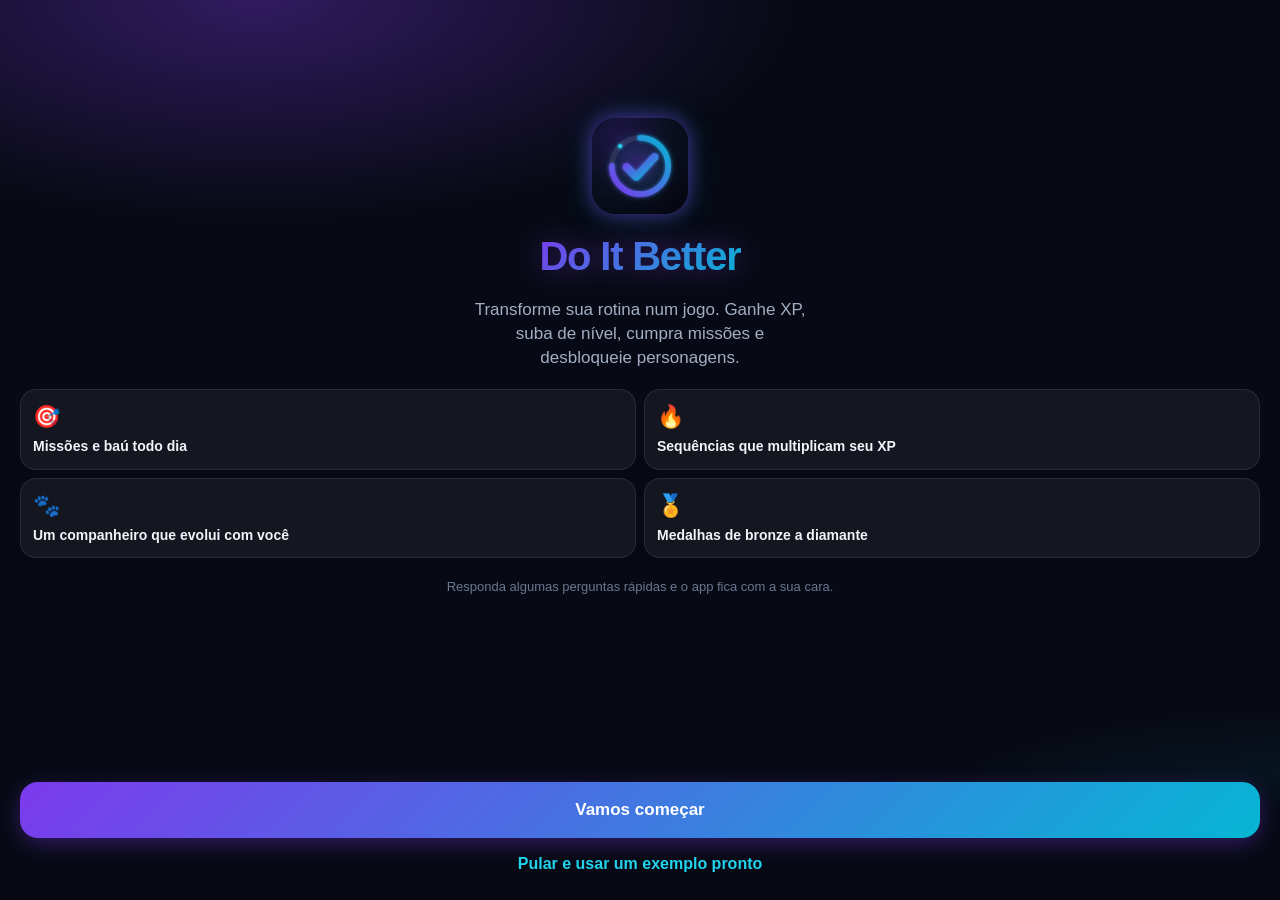
==== commit ee1fb5df: "Versão 2.0: questionário inicial, companheiro, missões e nova navegação - Corrige a faixa preta no i" ====
--- a/index.html
+++ b/index.html
@@ -22,31 +22,61 @@
   <link rel="icon" type="image/png" sizes="192x192" href="icons/icon-192.png">
   <link rel="manifest" href="manifest.json">
   <link rel="stylesheet" href="css/style.css">
+  <link rel="stylesheet" href="css/jogo.css">
 
-  <!-- Aplica o tema salvo antes de desenhar, para não piscar -->
+  <!-- Antes de desenhar: tema salvo, cor do tema e ALTURA REAL da tela -->
   <script>
-    try {
-      if (localStorage.getItem('doitbetter:tema') === 'claro') document.documentElement.dataset.theme = 'claro';
-    } catch (e) {}
+    (function () {
+      var raiz = document.documentElement;
+      try {
+        if (localStorage.getItem('doitbetter:tema') === 'claro') raiz.dataset.theme = 'claro';
+        var cor = JSON.parse(localStorage.getItem('doitbetter:cor') || 'null');
+        if (cor) {
+          var rgb = function (h) { var n = parseInt(h.slice(1), 16); return ((n >> 16) & 255) + ', ' + ((n >> 8) & 255) + ', ' + (n & 255); };
+          raiz.style.setProperty('--roxo', cor.c1); raiz.style.setProperty('--ciano', cor.c2);
+          raiz.style.setProperty('--roxo-claro', cor.c1claro); raiz.style.setProperty('--ciano-claro', cor.c2claro);
+          raiz.style.setProperty('--roxo-rgb', rgb(cor.c1)); raiz.style.setProperty('--ciano-rgb', rgb(cor.c2));
+        }
+      } catch (e) {}
+      // CORREÇÃO DA "BARRA PRETA" NO IPHONE: no app instalado (tela de início)
+      // o iOS às vezes informa uma altura menor que a tela real e sobra uma
+      // faixa preta embaixo. Medimos a tela e usamos a altura certa.
+      function ajustarAltura() {
+        var h = window.innerHeight;
+        var app = window.navigator.standalone === true || (window.matchMedia && matchMedia('(display-mode: standalone)').matches);
+        if (app && window.screen) {
+          var retrato = window.matchMedia && matchMedia('(orientation: portrait)').matches;
+          var tela = retrato ? Math.max(screen.width, screen.height) : Math.min(screen.width, screen.height);
+          if (tela > h && tela - h < 140) h = tela;
+        }
+        raiz.style.setProperty('--app-h', h + 'px');
+      }
+      ajustarAltura();
+      window.addEventListener('resize', ajustarAltura);
+      window.addEventListener('orientationchange', function () { setTimeout(ajustarAltura, 250); });
+    })();
   </script>
 </head>
 <body>
   <!-- Gradientes reutilizados por todos os gráficos SVG -->
   <svg class="svg-defs" aria-hidden="true" focusable="false">
     <defs>
+      <!-- as cores vêm do tema ativo (CSS --roxo e --ciano) -->
       <linearGradient id="g-dib" x1="0" y1="0" x2="1" y2="1">
-        <stop offset="0" stop-color="#7C3AED"/>
-        <stop offset="1" stop-color="#06B6D4"/>
+        <stop offset="0" style="stop-color: var(--roxo)"/>
+        <stop offset="1" style="stop-color: var(--ciano)"/>
       </linearGradient>
       <linearGradient id="g-dib-v" x1="0" y1="1" x2="0" y2="0">
-        <stop offset="0" stop-color="#7C3AED"/>
-        <stop offset="1" stop-color="#06B6D4"/>
+        <stop offset="0" style="stop-color: var(--roxo)"/>
+        <stop offset="1" style="stop-color: var(--ciano)"/>
       </linearGradient>
     </defs>
   </svg>
 
   <div class="fundo-brilho" aria-hidden="true"></div>
   <div class="faixa-status" aria-hidden="true"></div>
+  <!-- Título compacto que aparece ao rolar a tela -->
+  <div class="topo-compacto" id="topo-compacto" aria-hidden="true"><span class="topo-compacto-titulo">Hoje</span></div>
 
   <main id="telas">
     <section class="view" id="view-hoje" aria-label="Hoje"></section>
@@ -64,25 +94,31 @@
   <!-- Barra de abas (estilo iOS) -->
   <nav class="tabbar" id="tabbar" aria-label="Navegação">
     <button data-aba="hoje" aria-label="Hoje">
+      <i class="badge"></i>
       <svg viewBox="0 0 24 24" fill="none" stroke="currentColor" stroke-width="2" stroke-linecap="round" stroke-linejoin="round"><rect x="3" y="3" width="7.5" height="7.5" rx="2"/><rect x="13.5" y="3" width="7.5" height="7.5" rx="2"/><rect x="3" y="13.5" width="18" height="7.5" rx="2"/></svg>
       <span>Hoje</span>
     </button>
     <button data-aba="rotina" aria-label="Rotina">
+      <i class="badge"></i>
       <svg viewBox="0 0 24 24" fill="none" stroke="currentColor" stroke-width="2" stroke-linecap="round" stroke-linejoin="round"><path d="M20 11a8 8 0 0 0-14.3-4.9L4 8"/><path d="M4 3v5h5"/><path d="M4 13a8 8 0 0 0 14.3 4.9L20 16"/><path d="M20 21v-5h-5"/><path d="M9 12l2 2 4-4"/></svg>
       <span>Rotina</span>
     </button>
     <button data-aba="pendencias" aria-label="Pendências">
+      <i class="badge"></i>
       <svg viewBox="0 0 24 24" fill="none" stroke="currentColor" stroke-width="2" stroke-linecap="round" stroke-linejoin="round"><path d="M9 6h11M9 12h11M9 18h11"/><path d="M3.5 6l1 1 2-2M3.5 12l1 1 2-2M3.5 18l1 1 2-2"/></svg>
       <span>Pendências</span>
     </button>
     <button data-aba="treinos" aria-label="Treinos">
+      <i class="badge"></i>
       <svg viewBox="0 0 24 24" fill="none" stroke="currentColor" stroke-width="2" stroke-linecap="round" stroke-linejoin="round"><path d="M6.5 6.5v11M17.5 6.5v11M3.5 9v6M20.5 9v6M6.5 12h11"/></svg>
       <span>Treinos</span>
     </button>
     <button data-aba="perfil" aria-label="Perfil">
-      <svg viewBox="0 0 24 24" fill="none" stroke="currentColor" stroke-width="2" stroke-linecap="round" stroke-linejoin="round"><circle cx="12" cy="8" r="4"/><path d="M4 21c1.5-4 4.5-6 8-6s6.5 2 8 6"/></svg>
+      <i class="badge"></i>
+      <span class="tab-avatar" aria-hidden="true">🦊</span>
       <span>Perfil</span>
     </button>
+    <span class="tab-indicador" aria-hidden="true"></span>
   </nav>
 
   <noscript>
--- a/css/style.css
+++ b/css/style.css
@@ -19,13 +19,16 @@
   --ciano: #06b6d4;
   --roxo-claro: #a78bfa;
   --ciano-claro: #22d3ee;
-  --grad: linear-gradient(135deg, #7c3aed 0%, #06b6d4 100%);
-  --grad-suave: linear-gradient(135deg, rgba(124, 58, 237, 0.22), rgba(6, 182, 212, 0.18));
+  --roxo-rgb: 124, 58, 237;
+  --ciano-rgb: 6, 182, 212;
+  --grad: linear-gradient(135deg, var(--roxo) 0%, var(--ciano) 100%);
+  --grad-suave: linear-gradient(135deg, rgba(var(--roxo-rgb), 0.22), rgba(var(--ciano-rgb), 0.18));
   --verde: #22c55e;
+  --app-h: 100%;
   --ambar: #f59e0b;
   --vermelho: #ef4444;
   --sombra: 0 10px 30px rgba(0, 0, 0, 0.35);
-  --brilho-neon: 0 0 18px rgba(124, 58, 237, 0.55), 0 0 32px rgba(6, 182, 212, 0.25);
+  --brilho-neon: 0 0 18px rgba(var(--roxo-rgb), 0.55), 0 0 32px rgba(var(--ciano-rgb), 0.25);
   --vidro: blur(20px) saturate(160%);
   --tabbar-bg: rgba(10, 13, 26, 0.72);
   --sheet-bg: rgba(16, 20, 36, 0.94);
@@ -56,9 +59,9 @@
   --texto: #0f172a;
   --texto-2: #4b5568;
   --texto-3: #8a93a6;
-  --grad-suave: linear-gradient(135deg, rgba(124, 58, 237, 0.12), rgba(6, 182, 212, 0.1));
+  --grad-suave: linear-gradient(135deg, rgba(var(--roxo-rgb), 0.12), rgba(var(--ciano-rgb), 0.1));
   --sombra: 0 8px 24px rgba(30, 30, 80, 0.08);
-  --brilho-neon: 0 0 14px rgba(124, 58, 237, 0.3), 0 0 26px rgba(6, 182, 212, 0.15);
+  --brilho-neon: 0 0 14px rgba(var(--roxo-rgb), 0.3), 0 0 26px rgba(var(--ciano-rgb), 0.15);
   --tabbar-bg: rgba(255, 255, 255, 0.78);
   --sheet-bg: rgba(250, 251, 255, 0.97);
   --entrada-bg: rgba(15, 23, 42, 0.05);
@@ -81,11 +84,17 @@
 html,
 body {
   margin: 0;
-  height: 100%;
-}
+  height: var(--app-h, 100%);
+  overflow: hidden;
+  overflow: clip; /* o documento nunca rola: só as telas internas */
+}
+/* O app inteiro mede exatamente a altura da tela (--app-h, calculada no
+   index.html). Todas as camadas usam position: absolute dentro do body —
+   no iPhone, position: fixed com bottom: 0 pode parar acima do fim real
+   da tela e deixar uma faixa preta. */
 body {
-  position: fixed;
-  inset: 0;
+  position: relative;
+  width: 100%;
   overflow: hidden;
   background: var(--bg);
   color: var(--texto);
@@ -144,19 +153,19 @@
 
 /* Brilhos de fundo (roxo e ciano) */
 .fundo-brilho {
-  position: fixed;
-  inset: -20%;
+  position: absolute;
+  inset: 0;
   pointer-events: none;
-  background: radial-gradient(40% 30% at 15% 10%, rgba(124, 58, 237, 0.28), transparent 70%),
-    radial-gradient(35% 28% at 95% 35%, rgba(6, 182, 212, 0.16), transparent 70%),
-    radial-gradient(40% 30% at 30% 95%, rgba(124, 58, 237, 0.14), transparent 70%);
+  background: radial-gradient(40% 30% at 15% 10%, rgba(var(--roxo-rgb), 0.28), transparent 70%),
+    radial-gradient(35% 28% at 95% 35%, rgba(var(--ciano-rgb), 0.16), transparent 70%),
+    radial-gradient(40% 30% at 30% 95%, rgba(var(--roxo-rgb), 0.14), transparent 70%);
   z-index: 0;
 }
 [data-theme='claro'] .fundo-brilho {
   opacity: 0.55;
 }
 .faixa-status {
-  position: fixed;
+  position: absolute;
   top: 0;
   left: 0;
   right: 0;
@@ -168,7 +177,7 @@
 
 /* ---------- Telas (abas) ---------- */
 #telas {
-  position: fixed;
+  position: absolute;
   inset: 0;
   z-index: 1;
 }
@@ -185,6 +194,12 @@
   visibility: hidden;
   transition: opacity 0.24s ease, transform 0.28s cubic-bezier(0.2, 0.8, 0.2, 1), visibility 0s linear 0.28s;
 }
+.view[data-pos='esq'] {
+  transform: translateX(-36px) scale(0.99);
+}
+.view[data-pos='dir'] {
+  transform: translateX(36px) scale(0.99);
+}
 .view.ativa {
   opacity: 1;
   transform: none;
@@ -246,7 +261,7 @@
 }
 .neon {
   color: var(--ciano-claro);
-  text-shadow: 0 0 12px rgba(6, 182, 212, 0.6);
+  text-shadow: 0 0 12px rgba(var(--ciano-rgb), 0.6);
 }
 [data-theme='claro'] .neon {
   color: var(--roxo);
@@ -277,7 +292,7 @@
   box-shadow: var(--sombra);
 }
 .neon-borda {
-  border-color: rgba(124, 58, 237, 0.55) !important;
+  border-color: rgba(var(--roxo-rgb), 0.55) !important;
   box-shadow: var(--brilho-neon);
 }
 
@@ -300,7 +315,7 @@
 .btn.primario {
   background: var(--grad);
   color: #fff;
-  box-shadow: 0 6px 20px rgba(124, 58, 237, 0.35);
+  box-shadow: 0 6px 20px rgba(var(--roxo-rgb), 0.35);
 }
 .btn.secundario {
   background: var(--card-forte);
@@ -367,7 +382,7 @@
   background: var(--grad);
   color: #fff;
   border: 0;
-  box-shadow: 0 4px 14px rgba(6, 182, 212, 0.35);
+  box-shadow: 0 4px 14px rgba(var(--ciano-rgb), 0.35);
 }
 .btn-redondo:active {
   transform: scale(0.92);
@@ -398,7 +413,7 @@
 }
 .entrada:focus {
   border-color: var(--roxo-claro);
-  box-shadow: 0 0 0 3px rgba(124, 58, 237, 0.25);
+  box-shadow: 0 0 0 3px rgba(var(--roxo-rgb), 0.25);
 }
 .entrada::placeholder {
   color: var(--texto-3);
@@ -495,7 +510,7 @@
   background: var(--grad);
   color: #fff;
   border-color: transparent;
-  box-shadow: 0 4px 14px rgba(124, 58, 237, 0.3);
+  box-shadow: 0 4px 14px rgba(var(--roxo-rgb), 0.3);
 }
 .chip.on b {
   background: rgba(255, 255, 255, 0.25);
@@ -534,7 +549,7 @@
 .segmentado button.on {
   background: var(--grad);
   color: #fff;
-  box-shadow: 0 2px 10px rgba(124, 58, 237, 0.3);
+  box-shadow: 0 2px 10px rgba(var(--roxo-rgb), 0.3);
 }
 .segmentado.pequeno button {
   min-height: 36px;
@@ -662,7 +677,7 @@
   color: #dc2626;
 }
 .tag-etiqueta {
-  background: rgba(6, 182, 212, 0.14);
+  background: rgba(var(--ciano-rgb), 0.14);
   color: var(--ciano-claro);
 }
 [data-theme='claro'] .tag-etiqueta {
@@ -671,7 +686,7 @@
 .tag-neon {
   background: var(--grad);
   color: #fff;
-  box-shadow: 0 0 12px rgba(124, 58, 237, 0.45);
+  box-shadow: 0 0 12px rgba(var(--roxo-rgb), 0.45);
 }
 .tag-neon svg {
   width: 14px;
@@ -693,16 +708,16 @@
   padding: 4px 9px;
   border-radius: 999px;
   color: var(--ciano-claro);
-  background: rgba(6, 182, 212, 0.12);
-  border: 1px solid rgba(6, 182, 212, 0.25);
+  background: rgba(var(--ciano-rgb), 0.12);
+  border: 1px solid rgba(var(--ciano-rgb), 0.25);
 }
 .xp-badge:empty {
   display: none;
 }
 [data-theme='claro'] .xp-badge {
   color: var(--roxo);
-  background: rgba(124, 58, 237, 0.08);
-  border-color: rgba(124, 58, 237, 0.2);
+  background: rgba(var(--roxo-rgb), 0.08);
+  border-color: rgba(var(--roxo-rgb), 0.2);
 }
 
 /* ---------- Listas ---------- */
@@ -782,7 +797,7 @@
 .item-linha.feito .item-nome {
   color: var(--texto-3);
   text-decoration: line-through;
-  text-decoration-color: rgba(124, 58, 237, 0.7);
+  text-decoration-color: rgba(var(--roxo-rgb), 0.7);
 }
 .valor {
   font-family: var(--fonte-num);
@@ -834,7 +849,7 @@
 .check-circulo.on::before {
   background: var(--grad);
   border-color: transparent;
-  box-shadow: 0 0 14px rgba(124, 58, 237, 0.6);
+  box-shadow: 0 0 14px rgba(var(--roxo-rgb), 0.6);
 }
 .check-circulo.on svg {
   transform: scale(1);
@@ -884,7 +899,7 @@
 }
 .anel-valor {
   transition: stroke-dashoffset 0.8s cubic-bezier(0.2, 0.8, 0.2, 1);
-  filter: drop-shadow(0 0 4px rgba(124, 58, 237, 0.6));
+  filter: drop-shadow(0 0 4px rgba(var(--roxo-rgb), 0.6));
 }
 .anel-centro {
   position: absolute;
@@ -905,7 +920,7 @@
   font-weight: 700;
 }
 .anel.completo .anel-valor {
-  filter: drop-shadow(0 0 7px rgba(6, 182, 212, 0.9));
+  filter: drop-shadow(0 0 7px rgba(var(--ciano-rgb), 0.9));
 }
 
 /* ---------- Gráficos ---------- */
@@ -919,7 +934,7 @@
   fill: var(--card-forte);
 }
 .barra-destaque {
-  filter: drop-shadow(0 0 6px rgba(6, 182, 212, 0.7));
+  filter: drop-shadow(0 0 6px rgba(var(--ciano-rgb), 0.7));
 }
 .graf-valor {
   font-size: 10px;
@@ -1010,7 +1025,7 @@
   border-radius: inherit;
   background: var(--grad);
   transition: width 1s cubic-bezier(0.2, 0.8, 0.2, 1);
-  box-shadow: 0 0 12px rgba(6, 182, 212, 0.6);
+  box-shadow: 0 0 12px rgba(var(--ciano-rgb), 0.6);
   position: relative;
 }
 .barra-xp-fill::after {
@@ -1034,7 +1049,7 @@
 
 /* ---------- Barra de abas (iOS) ---------- */
 .tabbar {
-  position: fixed;
+  position: absolute;
   left: 0;
   right: 0;
   bottom: 0;
@@ -1073,7 +1088,7 @@
 }
 .tabbar button.ativa svg {
   transform: translateY(-1px) scale(1.08);
-  filter: drop-shadow(0 0 6px rgba(6, 182, 212, 0.7));
+  filter: drop-shadow(0 0 6px rgba(var(--ciano-rgb), 0.7));
 }
 .tabbar button:active svg {
   transform: scale(0.88);
@@ -1081,7 +1096,7 @@
 
 /* ---------- Botão flutuante (+) ---------- */
 .fab {
-  position: fixed;
+  position: absolute;
   right: calc(18px + var(--safe-right));
   bottom: calc(var(--tab-h) + var(--safe-bottom) + 16px);
   z-index: 39;
@@ -1093,7 +1108,7 @@
   display: flex;
   align-items: center;
   justify-content: center;
-  box-shadow: 0 10px 26px rgba(124, 58, 237, 0.5), 0 0 0 1px rgba(255, 255, 255, 0.12) inset;
+  box-shadow: 0 10px 26px rgba(var(--roxo-rgb), 0.5), 0 0 0 1px rgba(255, 255, 255, 0.12) inset;
   transition: transform 0.2s cubic-bezier(0.3, 1.6, 0.5, 1), opacity 0.2s;
 }
 .fab:active {
@@ -1107,7 +1122,7 @@
 
 /* ---------- Folha inferior (sheet) ---------- */
 .sheet-raiz {
-  position: fixed;
+  position: absolute;
   inset: 0;
   z-index: 100;
 }
@@ -1172,7 +1187,7 @@
 
 /* ---------- Alertas ---------- */
 .alerta-raiz {
-  position: fixed;
+  position: absolute;
   inset: 0;
   z-index: 200;
   display: flex;
@@ -1223,7 +1238,7 @@
 
 /* ---------- Toast ---------- */
 .toast {
-  position: fixed;
+  position: absolute;
   left: calc(16px + var(--safe-left));
   right: calc(16px + var(--safe-right));
   bottom: calc(var(--tab-h) + var(--safe-bottom) + 88px);
@@ -1274,7 +1289,7 @@
 
 /* ---------- "+XP" flutuante ---------- */
 .xp-float {
-  position: fixed;
+  position: absolute;
   z-index: 400;
   transform: translate(-50%, 0);
   font-family: var(--fonte-num);
@@ -1286,7 +1301,7 @@
   background-clip: text;
   color: transparent;
   -webkit-text-fill-color: transparent;
-  filter: drop-shadow(0 0 8px rgba(124, 58, 237, 0.8));
+  filter: drop-shadow(0 0 8px rgba(var(--roxo-rgb), 0.8));
   pointer-events: none;
   animation: xp-sobe 1.25s cubic-bezier(0.2, 0.8, 0.3, 1) forwards;
   white-space: nowrap;
@@ -1318,7 +1333,7 @@
 
 /* ---------- Confete e celebração ---------- */
 .confete {
-  position: fixed;
+  position: absolute;
   inset: 0;
   width: 100%;
   height: 100%;
@@ -1326,7 +1341,7 @@
   pointer-events: none;
 }
 .celebracao-raiz {
-  position: fixed;
+  position: absolute;
   inset: 0;
   z-index: 450;
   display: flex;
@@ -1347,7 +1362,7 @@
   padding: 30px 22px 22px;
   border-radius: 28px;
   background: var(--sheet-bg);
-  border: 1px solid rgba(124, 58, 237, 0.5);
+  border: 1px solid rgba(var(--roxo-rgb), 0.5);
   box-shadow: var(--brilho-neon), var(--sombra);
   transform: scale(0.7);
   transition: transform 0.4s cubic-bezier(0.3, 1.6, 0.5, 1);
@@ -1420,7 +1435,7 @@
   background-clip: text;
   color: transparent;
   -webkit-text-fill-color: transparent;
-  filter: drop-shadow(0 0 14px rgba(124, 58, 237, 0.45));
+  filter: drop-shadow(0 0 14px rgba(var(--roxo-rgb), 0.45));
 }
 .logo.pequeno {
   font-size: 20px;
@@ -1428,8 +1443,8 @@
 
 .placar {
   padding: 18px;
-  background: linear-gradient(135deg, rgba(124, 58, 237, 0.2), rgba(6, 182, 212, 0.1)), var(--card);
-  border-color: rgba(124, 58, 237, 0.3);
+  background: linear-gradient(135deg, rgba(var(--roxo-rgb), 0.2), rgba(var(--ciano-rgb), 0.1)), var(--card);
+  border-color: rgba(var(--roxo-rgb), 0.3);
   cursor: pointer;
 }
 .placar-saudacao h1 {
@@ -1532,6 +1547,7 @@
 .grade-blocos {
   display: grid;
   grid-template-columns: repeat(2, minmax(0, 1fr));
+  grid-auto-flow: row dense; /* blocos pequenos preenchem os buracos */
   gap: 12px;
 }
 .g-span {
@@ -1566,8 +1582,8 @@
   transform: scale(0.97);
 }
 .bloco.feito {
-  border-color: rgba(124, 58, 237, 0.55);
-  background: linear-gradient(135deg, rgba(124, 58, 237, 0.25), rgba(6, 182, 212, 0.14)), var(--card);
+  border-color: rgba(var(--roxo-rgb), 0.55);
+  background: linear-gradient(135deg, rgba(var(--roxo-rgb), 0.25), rgba(var(--ciano-rgb), 0.14)), var(--card);
   box-shadow: var(--brilho-neon);
 }
 @keyframes bloco-entra {
@@ -1970,7 +1986,7 @@
   background: var(--card);
   border: 1px solid transparent;
 }
-.cal-dia.vazio {
+.cal-dia.cal-vazio {
   background: none;
 }
 .cal-dia.futuro,
@@ -1983,7 +1999,7 @@
 .cal-dia.cumprido {
   background: var(--grad);
   color: #fff;
-  box-shadow: 0 0 10px rgba(124, 58, 237, 0.45);
+  box-shadow: 0 0 10px rgba(var(--roxo-rgb), 0.45);
 }
 .cal-dia.parcial {
   background: rgba(245, 158, 11, 0.2);
@@ -2134,8 +2150,8 @@
   display: flex;
   flex-direction: column;
   gap: 10px;
-  background: linear-gradient(135deg, rgba(124, 58, 237, 0.24), rgba(6, 182, 212, 0.12)), var(--card);
-  border-color: rgba(124, 58, 237, 0.35);
+  background: linear-gradient(135deg, rgba(var(--roxo-rgb), 0.24), rgba(var(--ciano-rgb), 0.12)), var(--card);
+  border-color: rgba(var(--roxo-rgb), 0.35);
 }
 .destaque-treino h2 {
   font-size: 32px;
@@ -2205,7 +2221,7 @@
 .semana-pontos span.on {
   background: var(--grad);
   color: #fff;
-  box-shadow: 0 0 8px rgba(124, 58, 237, 0.5);
+  box-shadow: 0 0 8px rgba(var(--roxo-rgb), 0.5);
 }
 .semana-pontos span.hoje {
   outline: 2px solid var(--ciano);
@@ -2224,7 +2240,7 @@
   min-height: 72px;
 }
 .ficha.proxima {
-  border-color: rgba(124, 58, 237, 0.5);
+  border-color: rgba(var(--roxo-rgb), 0.5);
 }
 .ficha .alca {
   margin-left: -8px;
@@ -2243,7 +2259,7 @@
   display: flex;
   align-items: center;
   justify-content: center;
-  box-shadow: 0 4px 14px rgba(124, 58, 237, 0.35);
+  box-shadow: 0 4px 14px rgba(var(--roxo-rgb), 0.35);
 }
 .ficha-letra.pequena {
   width: 36px;
@@ -2275,13 +2291,13 @@
 .btn-icone.play {
   color: var(--ciano-claro);
   font-size: 16px;
-  background: rgba(6, 182, 212, 0.12);
+  background: rgba(var(--ciano-rgb), 0.12);
   border-radius: 50%;
 }
 
 /* Modo "Treinando agora" (tela cheia) */
 .treino-ativo {
-  position: fixed;
+  position: absolute;
   inset: 0;
   z-index: 80;
   background: var(--bg);
@@ -2295,7 +2311,7 @@
   position: absolute;
   inset: 0;
   pointer-events: none;
-  background: radial-gradient(60% 30% at 50% 0%, rgba(124, 58, 237, 0.25), transparent 70%);
+  background: radial-gradient(60% 30% at 50% 0%, rgba(var(--roxo-rgb), 0.25), transparent 70%);
 }
 .treino-ativo.aberto {
   transform: none;
@@ -2374,7 +2390,7 @@
   padding: 14px 12px 8px;
 }
 .ta-ex.completo {
-  border-color: rgba(124, 58, 237, 0.5);
+  border-color: rgba(var(--roxo-rgb), 0.5);
 }
 .ta-ex-topo {
   display: flex;
@@ -2442,7 +2458,7 @@
   background: var(--grad);
   border-color: transparent;
   color: #fff;
-  box-shadow: 0 0 12px rgba(124, 58, 237, 0.6);
+  box-shadow: 0 0 12px rgba(var(--roxo-rgb), 0.6);
 }
 .serie-check:active {
   transform: scale(0.9);
@@ -2479,7 +2495,7 @@
   padding: 10px 12px;
   border-radius: 22px;
   background: var(--sheet-bg);
-  border: 1px solid rgba(124, 58, 237, 0.55);
+  border: 1px solid rgba(var(--roxo-rgb), 0.55);
   box-shadow: var(--brilho-neon), 0 10px 30px rgba(0, 0, 0, 0.45);
   -webkit-backdrop-filter: var(--vidro);
   backdrop-filter: var(--vidro);
@@ -2525,7 +2541,7 @@
 .recordes {
   padding: 14px;
   border-color: rgba(245, 158, 11, 0.5);
-  background: linear-gradient(135deg, rgba(245, 158, 11, 0.16), rgba(124, 58, 237, 0.1)), var(--card);
+  background: linear-gradient(135deg, rgba(245, 158, 11, 0.16), rgba(var(--roxo-rgb), 0.1)), var(--card);
 }
 .recordes h4 {
   margin-bottom: 6px;
@@ -2654,8 +2670,8 @@
   align-items: center;
   gap: 18px;
   padding: 18px;
-  background: linear-gradient(135deg, rgba(124, 58, 237, 0.22), rgba(6, 182, 212, 0.1)), var(--card);
-  border-color: rgba(124, 58, 237, 0.35);
+  background: linear-gradient(135deg, rgba(var(--roxo-rgb), 0.22), rgba(var(--ciano-rgb), 0.1)), var(--card);
+  border-color: rgba(var(--roxo-rgb), 0.35);
 }
 .anel-heroi .anel-centro {
   flex-direction: column;
@@ -2675,7 +2691,7 @@
   background-clip: text;
   color: transparent;
   -webkit-text-fill-color: transparent;
-  filter: drop-shadow(0 0 10px rgba(124, 58, 237, 0.5));
+  filter: drop-shadow(0 0 10px rgba(var(--roxo-rgb), 0.5));
 }
 .heroi-info {
   flex: 1;
@@ -2744,8 +2760,8 @@
   color: var(--texto-2);
 }
 .medalha.ok {
-  border-color: rgba(124, 58, 237, 0.45);
-  background: linear-gradient(160deg, rgba(124, 58, 237, 0.2), rgba(6, 182, 212, 0.08)), var(--card);
+  border-color: rgba(var(--roxo-rgb), 0.45);
+  background: linear-gradient(160deg, rgba(var(--roxo-rgb), 0.2), rgba(var(--ciano-rgb), 0.08)), var(--card);
 }
 .medalha.ok .medalha-icone {
   background: var(--grad);
--- a/css/jogo.css
+++ b/css/jogo.css
@@ -0,0 +1,1501 @@
+/* =============================================================
+   Do It Better — estilos do "jogo" e da navegação (versão 2)
+   Companheiro, missões, baú, banners, combo, questionário,
+   coleção, medalhas, loja, barra de abas e barra compacta.
+   ============================================================= */
+
+/* ---------- Barra de abas: indicador, avisos e avatar ---------- */
+.tabbar {
+  --aba-i: 0;
+}
+.tabbar button {
+  position: relative;
+  z-index: 1;
+}
+.tab-indicador {
+  position: absolute;
+  top: 6px;
+  left: calc(6px + var(--safe-left));
+  width: calc((100% - 12px - var(--safe-left) - var(--safe-right)) / 5);
+  height: 46px;
+  border-radius: 16px;
+  background: var(--grad-suave);
+  border: 1px solid rgba(var(--roxo-rgb), 0.35);
+  box-shadow: 0 0 18px rgba(var(--roxo-rgb), 0.35), inset 0 0 12px rgba(var(--ciano-rgb), 0.12);
+  transform: translateX(calc(var(--aba-i) * 100%));
+  transition: transform 0.38s cubic-bezier(0.3, 1.3, 0.5, 1);
+  pointer-events: none;
+}
+.badge {
+  position: absolute;
+  top: 4px;
+  left: calc(50% + 6px);
+  min-width: 18px;
+  height: 18px;
+  padding: 0 5px;
+  border-radius: 999px;
+  background: var(--grad);
+  color: #fff;
+  font-size: 11px;
+  font-weight: 800;
+  font-style: normal;
+  line-height: 18px;
+  text-align: center;
+  box-shadow: 0 0 0 2px var(--bg);
+  transform: scale(0);
+  transition: transform 0.25s cubic-bezier(0.3, 1.6, 0.5, 1);
+  z-index: 2;
+}
+.badge.visivel {
+  transform: scale(1);
+}
+.badge.alerta {
+  background: var(--vermelho);
+}
+.badge.ponto {
+  min-width: 10px;
+  width: 10px;
+  height: 10px;
+  padding: 0;
+  top: 6px;
+  left: calc(50% + 9px);
+  background: #f43f5e;
+  animation: pulsa 1.6s infinite;
+}
+.tab-avatar {
+  font-size: 23px;
+  line-height: 25px;
+  height: 25px;
+  filter: grayscale(0.4);
+  transition: transform 0.25s cubic-bezier(0.3, 1.6, 0.5, 1), filter 0.2s;
+}
+.tabbar button.ativa .tab-avatar {
+  filter: drop-shadow(0 0 6px rgba(var(--ciano-rgb), 0.7));
+  transform: translateY(-1px) scale(1.12);
+}
+
+/* ---------- Barra de título compacta (aparece ao rolar) ---------- */
+.topo-compacto {
+  position: absolute;
+  top: 0;
+  left: 0;
+  right: 0;
+  z-index: 35;
+  height: calc(var(--safe-top) + 44px);
+  padding-top: var(--safe-top);
+  display: flex;
+  align-items: center;
+  justify-content: center;
+  background: var(--tabbar-bg);
+  -webkit-backdrop-filter: var(--vidro);
+  backdrop-filter: var(--vidro);
+  border-bottom: 1px solid var(--borda);
+  font-weight: 800;
+  font-size: 17px;
+  opacity: 0;
+  transform: translateY(-100%);
+  transition: opacity 0.2s, transform 0.25s ease;
+  pointer-events: none;
+}
+.topo-compacto.visivel {
+  opacity: 1;
+  transform: none;
+}
+body.com-onb .topo-compacto {
+  display: none;
+}
+
+/* ---------- Avatar do companheiro ---------- */
+.avatar {
+  --tam: 56px;
+  position: relative;
+  display: inline-flex;
+  align-items: center;
+  justify-content: center;
+  width: var(--tam);
+  height: var(--tam);
+  flex-shrink: 0;
+}
+.avatar.tam-p { --tam: 40px; }
+.avatar.tam-m { --tam: 56px; }
+.avatar.tam-g { --tam: 78px; }
+.avatar.tam-gg { --tam: 128px; }
+.avatar-aura {
+  position: absolute;
+  inset: 0;
+  border-radius: 50%;
+  background: radial-gradient(circle at 50% 45%, color-mix(in srgb, var(--cor-pers, #7c3aed) 45%, transparent), transparent 70%);
+  border: 2px solid color-mix(in srgb, var(--cor-pers, #7c3aed) 40%, transparent);
+}
+.avatar-emoji {
+  position: relative;
+  font-size: calc(var(--tam) * 0.6);
+  line-height: 1;
+  animation: respirar 3.2s ease-in-out infinite;
+  filter: drop-shadow(0 4px 6px rgba(0, 0, 0, 0.35));
+}
+.avatar-enfeite {
+  position: absolute;
+  top: -4%;
+  right: -6%;
+  font-size: calc(var(--tam) * 0.3);
+  animation: flutuar 2.6s ease-in-out infinite;
+}
+/* estágios: aura mais forte e girando conforme evolui */
+.avatar.est-2 .avatar-aura { box-shadow: 0 0 calc(var(--tam) * 0.15) color-mix(in srgb, var(--cor-pers) 50%, transparent); }
+.avatar.est-3 .avatar-aura {
+  border-color: rgba(var(--ciano-rgb), 0.7);
+  box-shadow: 0 0 calc(var(--tam) * 0.22) rgba(var(--ciano-rgb), 0.5);
+}
+.avatar.est-4 .avatar-aura,
+.avatar.est-5 .avatar-aura {
+  border: 3px solid transparent;
+  background: radial-gradient(circle at 50% 45%, color-mix(in srgb, var(--cor-pers) 50%, transparent), transparent 70%) padding-box,
+    conic-gradient(from 0deg, var(--roxo), var(--ciano), #fde68a, var(--roxo)) border-box;
+  animation: girar 6s linear infinite;
+  box-shadow: var(--brilho-neon);
+}
+.avatar.est-5 .avatar-aura {
+  animation-duration: 3s;
+  box-shadow: 0 0 calc(var(--tam) * 0.35) rgba(253, 230, 138, 0.55), var(--brilho-neon);
+}
+.avatar.est-4 .avatar-emoji,
+.avatar.est-5 .avatar-emoji {
+  transform-origin: center;
+}
+@keyframes girar {
+  to { transform: rotate(360deg); }
+}
+@keyframes respirar {
+  50% { transform: translateY(-3%) scale(1.04); }
+}
+/* humor */
+.avatar.humor-radiante .avatar-emoji { animation: pulinhos 1.4s ease-in-out infinite; }
+.avatar.humor-preocupado .avatar-emoji { animation: tremidinha 2.4s ease-in-out infinite; }
+.avatar.humor-sonolento .avatar-emoji { animation: respirar 5s ease-in-out infinite; filter: grayscale(0.3) drop-shadow(0 4px 6px rgba(0, 0, 0, 0.35)); }
+@keyframes pulinhos {
+  0%, 60%, 100% { transform: translateY(0); }
+  30% { transform: translateY(-12%) scale(1.06); }
+}
+@keyframes tremidinha {
+  0%, 80%, 100% { transform: rotate(0); }
+  85% { transform: rotate(-8deg); }
+  90% { transform: rotate(8deg); }
+  95% { transform: rotate(-4deg); }
+}
+.avatar.pula .avatar-emoji {
+  animation: pulo 0.55s cubic-bezier(0.3, 1.6, 0.5, 1);
+}
+@keyframes pulo {
+  40% { transform: translateY(-28%) scale(1.15) rotate(-6deg); }
+  70% { transform: translateY(4%) scale(0.95); }
+}
+.silhueta .avatar-emoji {
+  filter: brightness(0) opacity(0.55);
+  animation: none;
+}
+
+/* ---------- Topo da tela Hoje ---------- */
+.topo-acoes {
+  display: flex;
+  align-items: center;
+  gap: 4px;
+}
+.topo-acoes .btn-icone.ativo {
+  background: var(--grad);
+  color: #fff;
+}
+.pilula-moedas {
+  display: inline-flex;
+  align-items: center;
+  gap: 4px;
+  min-height: 36px;
+  padding: 0 12px;
+  border-radius: 999px;
+  background: var(--card-forte);
+  border: 1px solid rgba(250, 204, 21, 0.35);
+  font-size: 15px;
+  font-family: var(--fonte-num);
+  box-shadow: 0 0 14px rgba(250, 204, 21, 0.15);
+}
+.pilula-moedas b {
+  font-weight: 900;
+}
+.pilula-escudo {
+  margin-left: 4px;
+  padding-left: 6px;
+  border-left: 1px solid var(--borda-forte);
+  font-size: 13px;
+}
+
+/* ---------- Placar com companheiro ---------- */
+.placar {
+  cursor: default;
+}
+.placar-topo {
+  display: flex;
+  align-items: flex-start;
+  gap: 12px;
+}
+.placar-avatar {
+  flex-shrink: 0;
+  border-radius: 50%;
+}
+.placar-saudacao {
+  flex: 1;
+  min-width: 0;
+}
+.balao {
+  position: relative;
+  display: block;
+  width: 100%;
+  margin-top: 8px;
+  padding: 8px 12px;
+  border-radius: 14px 14px 14px 4px;
+  background: var(--card-forte);
+  border: 1px solid var(--borda);
+  font-size: 14px;
+  line-height: 1.35;
+  text-align: left;
+  color: var(--texto);
+  animation: balao-entra 0.4s cubic-bezier(0.3, 1.4, 0.5, 1);
+}
+.balao b {
+  color: var(--ciano-claro);
+}
+[data-theme='claro'] .balao b {
+  color: var(--roxo);
+}
+@keyframes balao-entra {
+  from {
+    opacity: 0;
+    transform: translateY(6px) scale(0.96);
+  }
+}
+.placar-linha {
+  cursor: pointer;
+}
+.placar .nivel-badge {
+  width: 52px;
+  height: 52px;
+  border-radius: 16px;
+}
+.placar .nivel-badge strong {
+  font-size: 22px;
+}
+.tag-pocao {
+  background: linear-gradient(135deg, #a855f7, #ec4899);
+  color: #fff;
+  animation: pulsa 2s infinite;
+}
+
+/* ---------- Banners (baú, sequência em risco) ---------- */
+.banner {
+  display: flex;
+  align-items: center;
+  gap: 12px;
+  width: 100%;
+  min-height: 64px;
+  padding: 10px 12px 10px 14px;
+  border-radius: 20px;
+  text-align: left;
+  border: 1px solid var(--borda);
+  background: var(--card);
+  -webkit-backdrop-filter: var(--vidro);
+  backdrop-filter: var(--vidro);
+  transition: transform 0.15s;
+}
+.banner:active {
+  transform: scale(0.98);
+}
+.banner-emoji {
+  font-size: 32px;
+  flex-shrink: 0;
+}
+.banner-texto {
+  flex: 1;
+  min-width: 0;
+  display: flex;
+  flex-direction: column;
+}
+.banner-texto small {
+  color: var(--texto-2);
+  font-size: 13px;
+}
+.banner-cta {
+  flex-shrink: 0;
+  min-height: 38px;
+  padding: 0 14px;
+  border-radius: 12px;
+  display: inline-flex;
+  align-items: center;
+  background: var(--grad);
+  color: #fff;
+  font-weight: 800;
+}
+.banner-bau {
+  border-color: rgba(250, 204, 21, 0.45);
+  background: linear-gradient(135deg, rgba(250, 204, 21, 0.18), rgba(var(--roxo-rgb), 0.16)), var(--card);
+  box-shadow: 0 0 22px rgba(250, 204, 21, 0.18);
+}
+.banner-risco {
+  border-color: rgba(239, 68, 68, 0.5);
+  background: linear-gradient(135deg, rgba(239, 68, 68, 0.2), rgba(245, 158, 11, 0.12)), var(--card);
+}
+.banner-risco .banner-cta {
+  background: linear-gradient(135deg, #ef4444, #f59e0b);
+}
+.balanca {
+  animation: balancar 1.8s ease-in-out infinite;
+  transform-origin: 50% 90%;
+}
+@keyframes balancar {
+  0%, 70%, 100% { transform: rotate(0); }
+  75% { transform: rotate(-12deg); }
+  82% { transform: rotate(10deg); }
+  89% { transform: rotate(-6deg); }
+}
+
+/* ---------- Baú (animação de abrir) ---------- */
+.bau-raiz {
+  position: absolute;
+  inset: 0;
+  z-index: 455;
+  display: flex;
+  align-items: center;
+  justify-content: center;
+  padding: 28px;
+  background: rgba(3, 5, 14, 0.78);
+  opacity: 0;
+  transition: opacity 0.25s;
+}
+.bau-raiz.aberta {
+  opacity: 1;
+}
+.bau-caixa {
+  width: 100%;
+  max-width: 330px;
+  text-align: center;
+}
+.bau-emoji {
+  font-size: 110px;
+  line-height: 1;
+  filter: drop-shadow(0 0 30px rgba(250, 204, 21, 0.6));
+}
+.tremendo {
+  animation: tremer-bau 0.12s linear infinite, crescer 1.1s ease-in forwards;
+}
+@keyframes tremer-bau {
+  25% { transform: rotate(-7deg); }
+  75% { transform: rotate(7deg); }
+}
+@keyframes crescer {
+  to { font-size: 140px; }
+}
+.bau-premio {
+  display: none;
+  flex-direction: column;
+  align-items: center;
+  gap: 10px;
+  padding: 24px 20px 20px;
+  border-radius: 28px;
+  background: var(--sheet-bg);
+  border: 1px solid rgba(250, 204, 21, 0.5);
+  box-shadow: 0 0 40px rgba(250, 204, 21, 0.3), var(--sombra);
+}
+.bau-premio h3 {
+  font-size: 28px;
+  font-weight: 900;
+}
+.bau-premio p {
+  color: var(--texto-2);
+}
+.bau-premio small {
+  color: var(--texto-3);
+}
+.bau-raiz.revelado .bau-emoji {
+  display: none;
+}
+.bau-raiz.revelado .bau-premio {
+  display: flex;
+  animation: medalha-gira 0.6s cubic-bezier(0.3, 1.4, 0.5, 1);
+}
+
+/* ---------- Bloco: missões do dia ---------- */
+.missoes {
+  display: flex;
+  flex-direction: column;
+  gap: 8px;
+}
+.missao {
+  display: flex;
+  align-items: center;
+  gap: 10px;
+  min-height: 52px;
+  padding: 6px 8px 6px 10px;
+  border-radius: 14px;
+  background: var(--card);
+  border: 1px solid var(--borda);
+}
+.missao.pronta {
+  border-color: rgba(250, 204, 21, 0.6);
+  box-shadow: 0 0 16px rgba(250, 204, 21, 0.25);
+  animation: brilhar 1.6s ease-in-out infinite;
+}
+.missao.resgatada {
+  opacity: 0.55;
+}
+.missao.resgatada .missao-texto {
+  text-decoration: line-through;
+}
+@keyframes brilhar {
+  50% { box-shadow: 0 0 26px rgba(250, 204, 21, 0.45); }
+}
+.missao-icone {
+  font-size: 22px;
+  flex-shrink: 0;
+}
+.missao-info {
+  flex: 1;
+  min-width: 0;
+  display: flex;
+  flex-direction: column;
+  gap: 5px;
+}
+.missao-texto {
+  font-size: 14px;
+  font-weight: 650;
+  line-height: 1.25;
+}
+.missao-barra {
+  height: 6px;
+  border-radius: 99px;
+  background: var(--card-forte);
+  overflow: hidden;
+}
+.missao-barra i {
+  display: block;
+  height: 100%;
+  border-radius: inherit;
+  background: var(--grad);
+  transition: width 0.6s cubic-bezier(0.2, 0.8, 0.2, 1);
+}
+.missao-premio {
+  flex-shrink: 0;
+  text-align: right;
+  font-family: var(--fonte-num);
+  font-weight: 800;
+  font-size: 13px;
+  color: var(--ciano-claro);
+  line-height: 1.2;
+}
+.missao-premio small {
+  font-size: 11px;
+  color: var(--texto-2);
+}
+.missao-ok {
+  width: 32px;
+  height: 32px;
+  border-radius: 50%;
+  background: var(--grad);
+  color: #fff;
+  display: inline-flex;
+  align-items: center;
+  justify-content: center;
+  flex-shrink: 0;
+}
+.btn-resgatar {
+  flex-shrink: 0;
+  min-height: 40px;
+  padding: 0 12px;
+  border-radius: 12px;
+  font-weight: 900;
+  font-size: 14px;
+  color: #1c1917;
+  background: linear-gradient(135deg, #fde68a, #f59e0b);
+  box-shadow: 0 4px 16px rgba(245, 158, 11, 0.45);
+  animation: pulsa-escala 1.2s ease-in-out infinite;
+}
+@keyframes pulsa-escala {
+  50% { transform: scale(1.06); }
+}
+
+/* ---------- Bloco: liga ---------- */
+.liga-nome {
+  display: flex;
+  align-items: center;
+  gap: 6px;
+  font-size: 22px;
+  font-weight: 900;
+}
+.liga-emoji {
+  font-size: 30px;
+}
+.liga-card {
+  padding: 16px;
+  display: flex;
+  flex-direction: column;
+  gap: 12px;
+}
+.liga-escada {
+  display: flex;
+  justify-content: space-between;
+  gap: 4px;
+}
+.degrau {
+  flex: 1;
+  display: flex;
+  flex-direction: column;
+  align-items: center;
+  gap: 2px;
+  padding: 8px 0;
+  border-radius: 12px;
+  opacity: 0.4;
+  filter: grayscale(0.8);
+}
+.degrau span {
+  font-size: 22px;
+}
+.degrau small {
+  font-size: 10px;
+  font-weight: 700;
+}
+.degrau.passou {
+  opacity: 0.8;
+  filter: none;
+}
+.degrau.atual {
+  opacity: 1;
+  filter: none;
+  background: var(--grad-suave);
+  box-shadow: inset 0 0 0 1px rgba(var(--roxo-rgb), 0.5);
+}
+
+/* ---------- Combo ---------- */
+.combo {
+  position: absolute;
+  top: calc(var(--safe-top) + 70px);
+  left: 50%;
+  z-index: 420;
+  display: flex;
+  align-items: center;
+  gap: 8px;
+  padding: 8px 18px;
+  border-radius: 999px;
+  background: var(--grad);
+  color: #fff;
+  box-shadow: var(--brilho-neon);
+  transform: translate(-50%, -20px) scale(0.6);
+  opacity: 0;
+  pointer-events: none;
+  transition: opacity 0.2s, transform 0.3s cubic-bezier(0.3, 1.6, 0.5, 1);
+}
+.combo.visivel {
+  opacity: 1;
+  transform: translate(-50%, 0) scale(1);
+  animation: combo-pulso 0.35s ease;
+}
+.combo b {
+  font-size: 12px;
+  letter-spacing: 0.14em;
+}
+.combo strong {
+  font-family: var(--fonte-num);
+  font-size: 26px;
+  font-weight: 900;
+}
+@keyframes combo-pulso {
+  50% { transform: translate(-50%, 0) scale(1.18); }
+}
+
+/* ---------- Questionário de primeira entrada ---------- */
+.onb {
+  position: absolute;
+  inset: 0;
+  z-index: 250;
+  display: flex;
+  flex-direction: column;
+  background: var(--bg);
+  opacity: 0;
+  transition: opacity 0.3s;
+}
+.onb::before {
+  content: '';
+  position: absolute;
+  inset: 0;
+  pointer-events: none;
+  background: radial-gradient(60% 35% at 20% 0%, rgba(var(--roxo-rgb), 0.35), transparent 70%),
+    radial-gradient(50% 30% at 100% 100%, rgba(var(--ciano-rgb), 0.18), transparent 70%);
+}
+.onb.aberto {
+  opacity: 1;
+}
+.onb-topo {
+  position: relative;
+  display: grid;
+  grid-template-columns: 64px 1fr 64px;
+  align-items: center;
+  gap: 8px;
+  padding: calc(var(--safe-top) + 6px) calc(10px + var(--safe-right)) 6px calc(10px + var(--safe-left));
+  min-height: 56px;
+}
+.onb-topo .btn-texto {
+  justify-self: end;
+}
+.onb-progresso {
+  height: 8px;
+  border-radius: 99px;
+  background: var(--card-forte);
+  overflow: hidden;
+}
+.onb-progresso div {
+  height: 100%;
+  border-radius: inherit;
+  background: var(--grad);
+  box-shadow: 0 0 10px rgba(var(--ciano-rgb), 0.7);
+  transition: width 0.45s cubic-bezier(0.2, 0.8, 0.2, 1);
+}
+.onb-corpo {
+  position: relative;
+  flex: 1;
+  overflow-y: auto;
+  -webkit-overflow-scrolling: touch;
+  overscroll-behavior: contain;
+  padding: 8px calc(20px + var(--safe-right)) 24px calc(20px + var(--safe-left));
+  display: flex;
+  flex-direction: column;
+  gap: 16px;
+}
+.onb-corpo.vem-dir {
+  animation: onb-dir 0.35s cubic-bezier(0.2, 0.8, 0.2, 1);
+}
+.onb-corpo.vem-esq {
+  animation: onb-esq 0.35s cubic-bezier(0.2, 0.8, 0.2, 1);
+}
+@keyframes onb-dir {
+  from { opacity: 0; transform: translateX(40px); }
+}
+@keyframes onb-esq {
+  from { opacity: 0; transform: translateX(-40px); }
+}
+.onb-rodape {
+  position: relative;
+  padding: 10px calc(20px + var(--safe-right)) calc(14px + var(--safe-bottom)) calc(20px + var(--safe-left));
+  display: flex;
+  flex-direction: column;
+  gap: 4px;
+  background: linear-gradient(to top, var(--bg) 70%, transparent);
+}
+.btn.grande {
+  min-height: 56px;
+  font-size: 17px;
+  border-radius: 18px;
+}
+.btn:disabled {
+  opacity: 0.4;
+  box-shadow: none;
+}
+.onb-hero {
+  display: flex;
+  flex-direction: column;
+  align-items: center;
+  text-align: center;
+  gap: 14px;
+  padding-top: 6vh;
+}
+.onb-icone {
+  width: 96px;
+  height: 96px;
+  border-radius: 24px;
+  box-shadow: var(--brilho-neon);
+  animation: flutuar 3s ease-in-out infinite;
+}
+.logo.grande {
+  font-size: 40px;
+}
+.onb-lead {
+  font-size: 17px;
+  color: var(--texto-2);
+  max-width: 340px;
+}
+.onb-beneficios {
+  display: grid;
+  grid-template-columns: 1fr 1fr;
+  gap: 8px;
+  width: 100%;
+  margin: 6px 0;
+}
+.onb-beneficios div {
+  display: flex;
+  flex-direction: column;
+  align-items: flex-start;
+  gap: 4px;
+  padding: 12px;
+  border-radius: 16px;
+  background: var(--card);
+  border: 1px solid var(--borda);
+  font-size: 14px;
+  font-weight: 650;
+  text-align: left;
+}
+.onb-beneficios span {
+  font-size: 22px;
+}
+.onb-titulo {
+  font-size: 26px;
+  font-weight: 900;
+  letter-spacing: -0.02em;
+  line-height: 1.15;
+  margin-top: 4px;
+}
+.onb-titulo.menor {
+  font-size: 19px;
+  margin-top: 10px;
+}
+.onb-sub {
+  color: var(--texto-2);
+  font-size: 15px;
+  margin-top: -6px;
+}
+.entrada.grande {
+  min-height: 56px;
+  font-size: 20px;
+  font-weight: 700;
+  border-radius: 16px;
+}
+.onb-grade {
+  display: grid;
+  grid-template-columns: 1fr 1fr;
+  gap: 10px;
+}
+.onb-grade.tres {
+  grid-template-columns: repeat(3, 1fr);
+}
+.onb-opcao {
+  position: relative;
+  display: flex;
+  flex-direction: column;
+  align-items: flex-start;
+  gap: 6px;
+  min-height: 84px;
+  padding: 12px;
+  border-radius: 18px;
+  background: var(--card);
+  border: 1.5px solid var(--borda);
+  text-align: left;
+  font-size: 14px;
+  transition: transform 0.15s, border-color 0.2s, background 0.2s, box-shadow 0.2s;
+}
+.onb-grade.tres .onb-opcao {
+  align-items: center;
+  text-align: center;
+  justify-content: center;
+}
+.onb-opcao:active {
+  transform: scale(0.96);
+}
+.onb-opcao.on {
+  border-color: rgba(var(--roxo-rgb), 0.9);
+  background: var(--grad-suave), var(--card);
+  box-shadow: 0 0 18px rgba(var(--roxo-rgb), 0.35);
+}
+.onb-emoji {
+  font-size: 26px;
+}
+.onb-opcao small {
+  color: var(--texto-2);
+  font-size: 12px;
+}
+.onb-marca {
+  position: absolute;
+  top: 8px;
+  right: 8px;
+  width: 22px;
+  height: 22px;
+  border-radius: 50%;
+  background: var(--grad);
+  color: #fff;
+  display: flex;
+  align-items: center;
+  justify-content: center;
+  animation: pop 0.3s;
+}
+.onb-marca svg {
+  width: 13px;
+  height: 13px;
+}
+.onb-pers {
+  display: grid;
+  grid-template-columns: repeat(3, 1fr);
+  gap: 10px;
+}
+.onb-opcao.pers {
+  align-items: center;
+  text-align: center;
+  padding: 14px 6px;
+}
+.onb-opcao.pers b {
+  font-size: 17px;
+}
+.onb-evolucao {
+  padding: 12px;
+  display: flex;
+  flex-direction: column;
+  gap: 8px;
+}
+.onb-evolucao > small {
+  color: var(--texto-2);
+  font-weight: 700;
+}
+.onb-estagios {
+  display: flex;
+  justify-content: space-between;
+  gap: 4px;
+  width: 100%;
+}
+.onb-estagios > div {
+  display: flex;
+  flex-direction: column;
+  align-items: center;
+  gap: 4px;
+  text-align: center;
+}
+.onb-estagios small {
+  font-size: 10px;
+  color: var(--texto-2);
+  line-height: 1.2;
+}
+.onb-horas {
+  display: grid;
+  grid-template-columns: repeat(3, 1fr);
+  gap: 8px;
+}
+.onb-horas .chip {
+  justify-content: center;
+  font-family: var(--fonte-num);
+  font-size: 17px;
+}
+.onb-secao {
+  display: flex;
+  flex-direction: column;
+  gap: 8px;
+}
+.onb-secao h3 {
+  font-size: 15px;
+  color: var(--texto-2);
+}
+.onb-secao h3 small {
+  font-weight: 500;
+  color: var(--texto-3);
+}
+.onb-lista-desafios {
+  display: flex;
+  flex-direction: column;
+  gap: 8px;
+}
+.onb-opcao.linha {
+  flex-direction: row;
+  align-items: center;
+  min-height: 58px;
+  padding-right: 40px;
+}
+.onb-opcao.linha span {
+  display: flex;
+  flex-direction: column;
+}
+.onb-opcao.linha .onb-marca {
+  top: 50%;
+  margin-top: -11px;
+  right: 12px;
+}
+.dica.aviso {
+  color: #fbbf24;
+}
+.onb-preview {
+  padding: 14px;
+  display: flex;
+  flex-direction: column;
+  gap: 10px;
+}
+.onb-preview > small:first-child {
+  font-weight: 800;
+  color: var(--texto-2);
+}
+.onb-ficha {
+  display: flex;
+  flex-direction: column;
+  gap: 2px;
+}
+.onb-ficha small {
+  color: var(--texto-3);
+  font-size: 13px;
+}
+.onb-nova-pend {
+  padding: 12px;
+  display: flex;
+  flex-direction: column;
+  gap: 10px;
+}
+.tag.prio-alta {
+  background: rgba(244, 63, 94, 0.16);
+  color: #fb7185;
+}
+.tag.prio-media {
+  background: rgba(var(--roxo-rgb), 0.18);
+  color: var(--roxo-claro);
+}
+.tag.prio-baixa {
+  background: rgba(var(--ciano-rgb), 0.16);
+  color: var(--ciano-claro);
+}
+.onb-meta {
+  display: flex;
+  align-items: center;
+  justify-content: space-between;
+  gap: 12px;
+  padding: 12px 14px;
+}
+.onb-meta > div:first-child {
+  display: flex;
+  flex-direction: column;
+}
+.onb-meta small {
+  color: var(--texto-3);
+  font-size: 13px;
+}
+.numero-medio {
+  font-family: var(--fonte-num);
+  font-size: 28px;
+  font-weight: 900;
+}
+.onb-hero .balao {
+  max-width: 330px;
+  text-align: center;
+  border-radius: 18px;
+  font-size: 16px;
+  padding: 12px 16px;
+}
+.onb-resumo {
+  display: flex;
+  flex-wrap: wrap;
+  justify-content: center;
+  gap: 8px;
+}
+.onb-resumo .tag {
+  font-size: 14px;
+  padding: 6px 12px;
+}
+.onb-premio {
+  padding: 14px;
+  display: flex;
+  flex-direction: column;
+  gap: 4px;
+  border-color: rgba(250, 204, 21, 0.45);
+  background: linear-gradient(135deg, rgba(250, 204, 21, 0.14), rgba(var(--roxo-rgb), 0.12)), var(--card);
+}
+.onb-premio span {
+  color: var(--texto-2);
+  font-size: 14px;
+}
+.onb-espaco {
+  width: 44px;
+}
+
+/* ---------- Pendências: deslizar ---------- */
+.pend-swipe {
+  position: relative;
+  border-radius: var(--raio);
+}
+.pend-swipe .pend {
+  position: relative;
+  z-index: 1;
+  touch-action: pan-y;
+  transition: transform 0.25s cubic-bezier(0.2, 0.8, 0.2, 1), opacity 0.3s;
+}
+.pend-swipe.deslizando .pend {
+  transition: none;
+}
+.pend-fundo {
+  position: absolute;
+  inset: 0;
+  border-radius: var(--raio);
+  display: flex;
+  align-items: center;
+  justify-content: space-between;
+  padding: 0 18px;
+  font-weight: 800;
+  font-size: 14px;
+  color: #fff;
+  background: #16a34a;
+  opacity: 0;
+  transition: opacity 0.15s;
+}
+/* a cor e o texto do fundo seguem a direção do dedo */
+.pend-swipe.para-esq .pend-fundo {
+  background: var(--roxo);
+}
+.pend-swipe.para-dir .fundo-editar,
+.pend-swipe.para-esq .fundo-concluir {
+  visibility: hidden;
+}
+/* enquanto desliza, o cartão fica opaco para o fundo não "vazar" */
+.pend-swipe.deslizando .pend {
+  background: var(--bg-2);
+  -webkit-backdrop-filter: none;
+  backdrop-filter: none;
+}
+.pend-swipe.deslizando .pend-fundo {
+  opacity: 0.85;
+}
+.pend-fundo span {
+  display: inline-flex;
+  align-items: center;
+  gap: 6px;
+  transition: transform 0.2s;
+}
+.pend-swipe.vai-concluir .fundo-concluir,
+.pend-swipe.vai-editar .fundo-editar {
+  transform: scale(1.18);
+}
+.dica-gesto {
+  margin-top: 6px !important;
+}
+
+/* ---------- Perfil: cabeçalho e sub-navegação ---------- */
+.perfil-cab {
+  align-items: center;
+}
+.perfil-id {
+  display: flex;
+  align-items: center;
+  gap: 12px;
+  min-width: 0;
+}
+.perfil-id .titulo-tela {
+  font-size: 28px;
+  white-space: nowrap;
+  overflow: hidden;
+  text-overflow: ellipsis;
+}
+.perfil-id small {
+  color: var(--texto-2);
+  font-size: 13px;
+}
+.subnav {
+  position: sticky;
+  top: calc(var(--safe-top) * -1 - 10px);
+  z-index: 5;
+  display: flex;
+  gap: 6px;
+  overflow-x: auto;
+  margin-left: -16px;
+  margin-right: -16px;
+  padding: 8px 16px;
+  scrollbar-width: none;
+  background: linear-gradient(to bottom, var(--bg) 75%, transparent);
+}
+.subnav::-webkit-scrollbar {
+  display: none;
+}
+.subnav button {
+  position: relative;
+  flex-shrink: 0;
+  display: inline-flex;
+  align-items: center;
+  gap: 6px;
+  min-height: 40px;
+  padding: 0 14px;
+  border-radius: 999px;
+  font-weight: 750;
+  font-size: 15px;
+  color: var(--texto-2);
+  background: var(--card);
+  border: 1px solid var(--borda);
+  transition: all 0.2s;
+}
+.subnav button small {
+  font-size: 11px;
+  opacity: 0.8;
+}
+.subnav button.on {
+  background: var(--grad);
+  color: #fff;
+  border-color: transparent;
+  box-shadow: 0 4px 14px rgba(var(--roxo-rgb), 0.35);
+}
+.ponto-novo {
+  min-width: 18px;
+  height: 18px;
+  padding: 0 5px;
+  border-radius: 99px;
+  background: #f43f5e;
+  color: #fff;
+  font-size: 11px;
+  font-style: normal;
+  line-height: 18px;
+  text-align: center;
+}
+.secao-conteudo {
+  display: flex;
+  flex-direction: column;
+  gap: 14px;
+  animation: bloco-entra 0.3s cubic-bezier(0.2, 0.8, 0.2, 1);
+}
+.secao-conteudo .secao-titulo,
+.secao-conteudo .secao-cab {
+  margin-top: 8px !important;
+}
+
+/* ---------- Coleção ---------- */
+.companheiro-card {
+  padding: 20px 16px 16px;
+  display: flex;
+  flex-direction: column;
+  align-items: center;
+  gap: 10px;
+  text-align: center;
+  background: radial-gradient(70% 60% at 50% 0%, color-mix(in srgb, var(--cor-pers) 25%, transparent), transparent 70%), var(--card);
+}
+.companheiro-card h2 {
+  font-size: 24px;
+  font-weight: 900;
+}
+.companheiro-card h2 small {
+  display: block;
+  font-size: 14px;
+  color: var(--texto-2);
+  font-weight: 600;
+}
+.trilha-evolucao {
+  display: flex;
+  width: 100%;
+  justify-content: space-between;
+  position: relative;
+}
+.trilha-evolucao::before {
+  content: '';
+  position: absolute;
+  top: 16px;
+  left: 10%;
+  right: 10%;
+  height: 3px;
+  background: var(--card-forte);
+}
+.trilha-evolucao div {
+  position: relative;
+  flex: 1;
+  display: flex;
+  flex-direction: column;
+  align-items: center;
+  gap: 4px;
+}
+.trilha-evolucao i {
+  width: 34px;
+  height: 34px;
+  border-radius: 50%;
+  display: flex;
+  align-items: center;
+  justify-content: center;
+  font-style: normal;
+  background: var(--card-forte);
+  border: 2px solid var(--borda-forte);
+  font-size: 16px;
+  color: var(--texto-3);
+}
+.trilha-evolucao .on i {
+  background: var(--grad);
+  border-color: transparent;
+  color: #fff;
+}
+.trilha-evolucao .atual i {
+  box-shadow: var(--brilho-neon);
+  transform: scale(1.15);
+}
+.trilha-evolucao small {
+  font-size: 11px;
+  color: var(--texto-2);
+}
+.grade-colecao {
+  display: grid;
+  grid-template-columns: repeat(3, 1fr);
+  gap: 10px;
+}
+.pers-card {
+  position: relative;
+  display: flex;
+  flex-direction: column;
+  align-items: center;
+  gap: 4px;
+  padding: 14px 6px 10px;
+  border-radius: 18px;
+  background: var(--card);
+  border: 1px solid var(--borda);
+  text-align: center;
+  min-height: 136px;
+  transition: transform 0.15s;
+}
+.pers-card:active {
+  transform: scale(0.95);
+}
+.pers-card b {
+  font-size: 14px;
+}
+.pers-card small {
+  font-size: 11px;
+  line-height: 1.25;
+  color: var(--texto-3);
+}
+.pers-card.ok {
+  background: radial-gradient(80% 60% at 50% 0%, color-mix(in srgb, var(--cor-pers) 22%, transparent), transparent 75%), var(--card);
+}
+.pers-card.ativo {
+  border-color: rgba(var(--roxo-rgb), 0.9);
+  box-shadow: var(--brilho-neon);
+}
+.pers-card.bloqueado .avatar-emoji {
+  filter: brightness(0) opacity(0.45);
+  animation: none;
+}
+.pers-card.bloqueado .avatar-aura {
+  opacity: 0.3;
+}
+.pers-card.lendario.ok {
+  border-color: rgba(253, 230, 138, 0.6);
+}
+.selo-novo,
+.selo-ativo {
+  position: absolute;
+  top: 6px;
+  left: 6px;
+  padding: 2px 6px;
+  border-radius: 6px;
+  font-size: 9px;
+  font-weight: 900;
+  letter-spacing: 0.06em;
+  color: #fff;
+  background: #f43f5e;
+  z-index: 2;
+}
+.selo-ativo {
+  left: auto;
+  right: 6px;
+  background: var(--grad);
+}
+
+/* ---------- Medalhas por níveis ---------- */
+.lista-series {
+  display: flex;
+  flex-direction: column;
+  gap: 10px;
+}
+.serie-medalha {
+  display: flex;
+  align-items: center;
+  gap: 12px;
+  padding: 12px;
+  text-align: left;
+  width: 100%;
+}
+.serie-medalha:active {
+  transform: scale(0.98);
+}
+.serie-icone {
+  flex-shrink: 0;
+  width: 54px;
+  height: 54px;
+  border-radius: 50%;
+  display: flex;
+  align-items: center;
+  justify-content: center;
+  font-size: 26px;
+  background: var(--card-forte);
+  border: 3px solid var(--borda-forte);
+}
+.tier-0 { filter: grayscale(0.9); opacity: 0.7; }
+.tier-1 { border-color: #cd7f32; box-shadow: 0 0 12px rgba(205, 127, 50, 0.45); }
+.tier-2 { border-color: #cbd5e1; box-shadow: 0 0 12px rgba(203, 213, 225, 0.5); }
+.tier-3 { border-color: #facc15; box-shadow: 0 0 16px rgba(250, 204, 21, 0.55); }
+.tier-4 { border-color: #67e8f9; box-shadow: 0 0 22px rgba(103, 232, 249, 0.7), 0 0 40px rgba(167, 139, 250, 0.4); }
+.medalha-icone.tier-1,
+.medalha-icone.tier-2,
+.medalha-icone.tier-3,
+.medalha-icone.tier-4 {
+  border-width: 4px;
+  border-style: solid;
+}
+.serie-info {
+  flex: 1;
+  min-width: 0;
+  display: flex;
+  flex-direction: column;
+  gap: 4px;
+}
+.serie-info small {
+  font-size: 12px;
+  color: var(--texto-3);
+}
+.serie-tiers {
+  display: flex;
+  gap: 4px;
+}
+.serie-tiers i {
+  font-style: normal;
+  font-size: 16px;
+  line-height: 1;
+}
+.serie-tiers i.tier-vazio {
+  color: var(--texto-3);
+  font-size: 14px;
+}
+.serie-barra {
+  height: 6px;
+  border-radius: 99px;
+  background: var(--card-forte);
+  overflow: hidden;
+}
+.serie-barra i {
+  display: block;
+  height: 100%;
+  border-radius: inherit;
+  background: var(--grad);
+}
+.medalha-mini {
+  width: 40px;
+  height: 40px;
+  border-radius: 50%;
+  display: inline-flex;
+  align-items: center;
+  justify-content: center;
+  font-size: 20px;
+  background: var(--card-forte);
+  flex-shrink: 0;
+}
+.item-linha.apagado {
+  opacity: 0.55;
+}
+
+/* ---------- Loja ---------- */
+.carteira {
+  padding: 16px;
+  display: flex;
+  flex-direction: column;
+  gap: 8px;
+  border-color: rgba(250, 204, 21, 0.35);
+  background: linear-gradient(135deg, rgba(250, 204, 21, 0.12), rgba(var(--roxo-rgb), 0.1)), var(--card);
+}
+.carteira small {
+  color: var(--texto-2);
+}
+.carteira-itens {
+  display: flex;
+  flex-wrap: wrap;
+  gap: 6px;
+}
+.lista-loja {
+  display: flex;
+  flex-direction: column;
+  gap: 10px;
+}
+.item-loja {
+  display: flex;
+  align-items: center;
+  gap: 12px;
+  padding: 12px;
+}
+.item-loja-emoji {
+  font-size: 34px;
+  flex-shrink: 0;
+}
+.item-loja .item-info {
+  gap: 2px;
+}
+.item-loja .item-info small {
+  color: var(--texto-2);
+  font-size: 13px;
+}
+.btn-comprar {
+  flex-shrink: 0;
+  min-height: 44px;
+  padding: 0 14px;
+  font-size: 15px;
+}
+.grade-temas {
+  display: grid;
+  grid-template-columns: repeat(3, 1fr);
+  gap: 10px;
+}
+.tema-card {
+  display: flex;
+  flex-direction: column;
+  align-items: center;
+  gap: 6px;
+  padding: 12px 6px;
+  text-align: center;
+}
+.tema-card:active {
+  transform: scale(0.96);
+}
+.tema-amostra {
+  width: 52px;
+  height: 52px;
+  border-radius: 16px;
+  background: linear-gradient(135deg, var(--t1), var(--t2));
+  box-shadow: 0 4px 16px color-mix(in srgb, var(--t1) 50%, transparent);
+}
+.tema-card small {
+  color: var(--texto-2);
+  font-size: 12px;
+}
+.tema-card.usando {
+  border-color: rgba(var(--roxo-rgb), 0.9);
+  box-shadow: var(--brilho-neon);
+}
+
+@media (min-width: 640px) {
+  .grade-colecao,
+  .grade-temas {
+    grid-template-columns: repeat(4, 1fr);
+  }
+}
+
+/* ---------- Calendário: dia salvo pelo escudo ---------- */
+.cal-dia.protegido {
+  background: rgba(96, 165, 250, 0.18);
+  color: #93c5fd;
+  border-color: rgba(96, 165, 250, 0.45);
+  position: relative;
+}
+.cal-dia.protegido::after {
+  content: '🛡️';
+  position: absolute;
+  top: -6px;
+  right: -4px;
+  font-size: 11px;
+}
+.cal-legenda i.protegido {
+  background: #60a5fa;
+}
+
+/* ---------- Questionário: nada pode vazar para os lados ---------- */
+.onb-corpo {
+  overflow-x: hidden;
+}
+.onb-corpo > *,
+.onb-grade > *,
+.onb-pers > *,
+.onb-estagios > * {
+  min-width: 0;
+}
+.onb .chip {
+  white-space: normal;
+  text-align: left;
+  min-height: 44px;
+  height: auto;
+  padding-top: 8px;
+  padding-bottom: 8px;
+  line-height: 1.25;
+}
+.onb-opcao small,
+.onb-opcao b {
+  overflow-wrap: anywhere;
+}
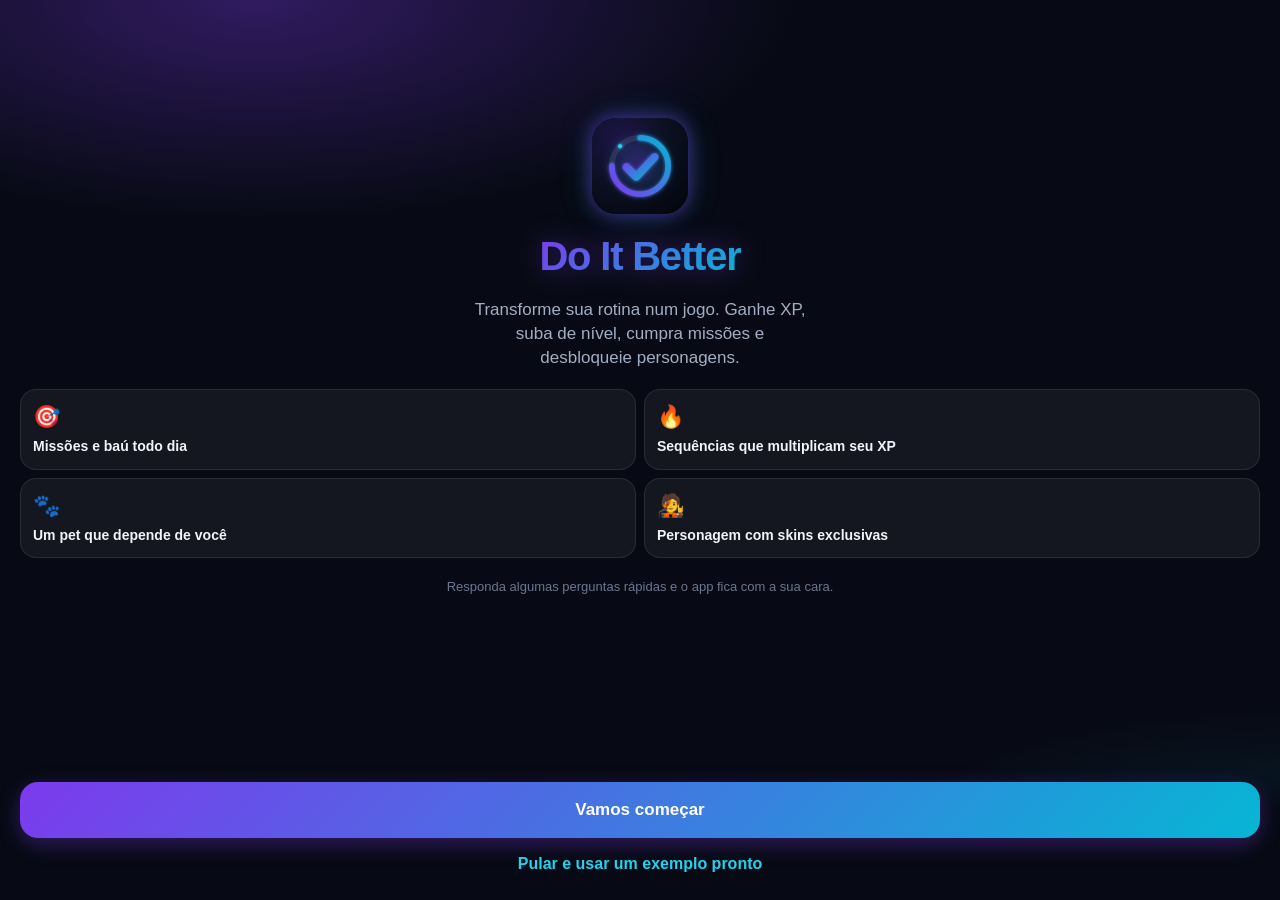
==== commit 9ee698f5: "Versão 3.0: personagem em pixel art, pet com necessidades e horários - Personagem humano em pixel ar" ====
--- a/index.html
+++ b/index.html
@@ -23,6 +23,7 @@
   <link rel="manifest" href="manifest.json">
   <link rel="stylesheet" href="css/style.css">
   <link rel="stylesheet" href="css/jogo.css">
+  <link rel="stylesheet" href="css/personagem.css">
 
   <!-- Antes de desenhar: tema salvo, cor do tema e ALTURA REAL da tela -->
   <script>
@@ -115,7 +116,7 @@
     </button>
     <button data-aba="perfil" aria-label="Perfil">
       <i class="badge"></i>
-      <span class="tab-avatar" aria-hidden="true">🦊</span>
+      <span class="tab-avatar" aria-hidden="true"></span>
       <span>Perfil</span>
     </button>
     <span class="tab-indicador" aria-hidden="true"></span>
--- a/css/personagem.css
+++ b/css/personagem.css
@@ -0,0 +1,666 @@
+/* =============================================================
+   Do It Better — personagem em pixel art, pet, editor, loja e horários
+   ============================================================= */
+
+/* ---------- Pixel art ---------- */
+svg.pixel {
+  display: block;
+  width: 100%;
+  height: auto;
+  image-rendering: pixelated;
+  shape-rendering: crispEdges;
+}
+.avatar-pixel {
+  width: 54px;
+}
+.avatar-pixel.mini {
+  width: 34px;
+}
+.avatar-pixel.grande {
+  width: 120px;
+}
+
+/* pet dentro do componente .avatar (aura + enfeite) */
+.avatar.pet .avatar-emoji {
+  width: calc(var(--tam) * 0.8);
+  font-size: 0;
+  line-height: 0;
+}
+.avatar.pet .avatar-aura {
+  inset: 6%;
+}
+
+/* ---------- Estados do pet ---------- */
+.avatar.pet-fraco .avatar-emoji {
+  animation: cambalear 3.4s ease-in-out infinite;
+  opacity: 0.88;
+}
+.avatar.pet-fraco .avatar-aura {
+  opacity: 0.25;
+  filter: grayscale(1);
+}
+.avatar.pet-doente .avatar-emoji {
+  transform: rotate(80deg) translateX(10%);
+  animation: none;
+}
+.avatar.pet-radiante .avatar-aura {
+  box-shadow: 0 0 calc(var(--tam) * 0.25) color-mix(in srgb, var(--cor-pers) 70%, transparent);
+}
+@keyframes cambalear {
+  0%, 100% { transform: rotate(-4deg) translateY(4%); }
+  50% { transform: rotate(4deg) translateY(4%); }
+}
+.pet-moscas {
+  position: absolute;
+  inset: 0;
+  pointer-events: none;
+}
+.pet-moscas i {
+  position: absolute;
+  width: 4px;
+  height: 4px;
+  border-radius: 50%;
+  background: #1f2937;
+  box-shadow: 0 0 0 1px rgba(255, 255, 255, 0.35);
+  top: 10%;
+  left: 15%;
+  animation: mosca 2.4s linear infinite;
+}
+.pet-moscas i + i {
+  top: 18%;
+  left: 70%;
+  animation-duration: 1.9s;
+  animation-direction: reverse;
+}
+@keyframes mosca {
+  0% { transform: translate(0, 0); }
+  25% { transform: translate(12px, -6px); }
+  50% { transform: translate(4px, 8px); }
+  75% { transform: translate(-8px, -2px); }
+  100% { transform: translate(0, 0); }
+}
+.pet-lagrima {
+  position: absolute;
+  left: 30%;
+  top: 48%;
+  width: 4px;
+  height: 6px;
+  border-radius: 50% 50% 50% 50% / 30% 30% 70% 70%;
+  background: #7dd3fc;
+  animation: lagrima 2.2s ease-in infinite;
+}
+@keyframes lagrima {
+  0% { opacity: 0; transform: translateY(0); }
+  20% { opacity: 1; }
+  100% { opacity: 0; transform: translateY(14px); }
+}
+.pet-zzz {
+  position: absolute;
+  top: -4px;
+  right: 0;
+  font-weight: 900;
+  font-size: 13px;
+  color: #a5b4fc;
+  animation: zzz 2.4s ease-in-out infinite;
+}
+@keyframes zzz {
+  0% { opacity: 0; transform: translate(0, 4px) scale(0.7); }
+  50% { opacity: 1; }
+  100% { opacity: 0; transform: translate(8px, -10px) scale(1.2); }
+}
+
+/* ---------- Cena: personagem + pet ---------- */
+.cena {
+  position: relative;
+  display: inline-flex;
+  align-items: flex-end;
+  gap: 0;
+  padding: 0 4px 6px;
+}
+.cena-avatar,
+.cena-pet {
+  position: relative;
+  z-index: 1;
+  border-radius: 12px;
+}
+.cena-avatar .avatar-pixel {
+  animation: respirar-avatar 3.6s ease-in-out infinite;
+}
+@keyframes respirar-avatar {
+  50% { transform: translateY(-2%); }
+}
+.cena.tam-m .cena-avatar .avatar-pixel {
+  width: 56px;
+}
+.cena.tam-g .cena-avatar .avatar-pixel {
+  width: 112px;
+}
+.cena-pet {
+  margin-left: -6px;
+  margin-bottom: -2px;
+}
+.cena.tam-m .cena-pet .avatar {
+  --tam: 46px;
+}
+.cena.tam-g .cena-pet .avatar {
+  --tam: 82px;
+}
+.cena-chao {
+  position: absolute;
+  left: 4px;
+  right: 4px;
+  bottom: 2px;
+  height: 8px;
+  border-radius: 50%;
+  background: radial-gradient(closest-side, rgba(0, 0, 0, 0.45), transparent);
+}
+.placar-cena {
+  flex-shrink: 0;
+  display: flex;
+  flex-direction: column;
+  align-items: center;
+  gap: 4px;
+}
+
+/* ---------- Barras do pet ---------- */
+.pet-barras {
+  display: flex;
+  flex-direction: column;
+  gap: 6px;
+  width: 100%;
+}
+.pet-barras.compacto {
+  gap: 3px;
+  width: 92px;
+}
+.pet-barra {
+  display: grid;
+  grid-template-columns: 84px 1fr 28px;
+  align-items: center;
+  gap: 8px;
+  font-size: 14px;
+  font-weight: 650;
+}
+.pet-barras.compacto .pet-barra {
+  grid-template-columns: 16px 1fr;
+  gap: 4px;
+  font-size: 11px;
+}
+.pet-barra i {
+  height: 8px;
+  border-radius: 99px;
+  background: var(--card-forte);
+  overflow: hidden;
+}
+.pet-barras.compacto .pet-barra i {
+  height: 5px;
+}
+.pet-barra b {
+  display: block;
+  height: 100%;
+  border-radius: inherit;
+  background: linear-gradient(90deg, #22c55e, #4ade80);
+  transition: width 0.6s cubic-bezier(0.2, 0.8, 0.2, 1);
+}
+.pet-barra.media b {
+  background: linear-gradient(90deg, #f59e0b, #fbbf24);
+}
+.pet-barra.baixa b {
+  background: linear-gradient(90deg, #ef4444, #f87171);
+  animation: pulsa 1.4s infinite;
+}
+.pet-barra small {
+  font-family: var(--fonte-num);
+  color: var(--texto-2);
+  text-align: right;
+}
+.tag-pet {
+  background: linear-gradient(135deg, #16a34a, #22c55e);
+  color: #fff;
+}
+
+/* ---------- Banner do pet ---------- */
+.banner-pet {
+  border-color: rgba(245, 158, 11, 0.55);
+  background: linear-gradient(135deg, rgba(245, 158, 11, 0.2), rgba(239, 68, 68, 0.12)), var(--card);
+}
+.banner-pet .banner-cta {
+  background: linear-gradient(135deg, #f59e0b, #ef4444);
+}
+.banner-pet-img .avatar {
+  --tam: 46px;
+}
+
+/* ---------- Cuidar do pet ---------- */
+.cuidar-topo {
+  display: flex;
+  flex-direction: column;
+  align-items: center;
+  text-align: center;
+  gap: 6px;
+  padding: 6px 0 4px;
+}
+.cuidar-topo h3 {
+  font-size: 22px;
+  font-weight: 900;
+}
+.cuidar-topo h3 small {
+  display: block;
+  font-size: 13px;
+  font-weight: 600;
+  color: var(--texto-2);
+}
+.cuidar-estado {
+  color: var(--texto-2);
+  font-size: 15px;
+  max-width: 320px;
+}
+.cuidar-corpo > * + * {
+  margin-top: 14px;
+}
+.acoes-pet {
+  display: grid;
+  grid-template-columns: repeat(3, 1fr);
+  gap: 8px;
+}
+.acao-pet {
+  display: flex;
+  flex-direction: column;
+  align-items: center;
+  gap: 2px;
+  min-height: 86px;
+  padding: 10px 4px;
+  border-radius: 16px;
+  background: var(--card);
+  border: 1px solid var(--borda);
+  text-align: center;
+  transition: transform 0.12s;
+}
+.acao-pet:active {
+  transform: scale(0.95);
+}
+.acao-pet span {
+  font-size: 26px;
+}
+.acao-pet b {
+  font-size: 13px;
+  line-height: 1.2;
+}
+.acao-pet small {
+  font-size: 11px;
+  color: var(--texto-3);
+}
+.acao-pet.sem {
+  opacity: 0.65;
+}
+
+/* ---------- Editor do personagem ---------- */
+.sheet.sheet-alta {
+  height: calc(100% - var(--safe-top) - 24px);
+}
+.editor-personagem,
+.onb-editor {
+  display: flex;
+  flex-direction: column;
+  gap: 12px;
+}
+.editor-preview {
+  display: flex;
+  justify-content: center;
+  padding: 10px 0 4px;
+  border-radius: 20px;
+  background: radial-gradient(60% 70% at 50% 40%, rgba(var(--roxo-rgb), 0.25), transparent 70%);
+}
+.editor-preview .avatar-pixel.grande {
+  width: 130px;
+}
+.editor-abas {
+  display: flex;
+  gap: 6px;
+  overflow-x: auto;
+  scrollbar-width: none;
+  margin: 0 -18px;
+  padding: 0 18px 2px;
+}
+.editor-abas::-webkit-scrollbar {
+  display: none;
+}
+.editor-abas button {
+  flex-shrink: 0;
+  min-height: 40px;
+  padding: 0 14px;
+  border-radius: 999px;
+  font-weight: 700;
+  font-size: 14px;
+  white-space: nowrap;
+  background: var(--card);
+  border: 1px solid var(--borda);
+  color: var(--texto-2);
+}
+.editor-abas button.on {
+  background: var(--grad);
+  color: #fff;
+  border-color: transparent;
+}
+.editor-opcoes {
+  display: grid;
+  grid-template-columns: repeat(4, 1fr);
+  gap: 8px;
+}
+.editor-opcoes.cor {
+  grid-template-columns: repeat(5, 1fr);
+}
+.opcao-visual {
+  position: relative;
+  display: flex;
+  flex-direction: column;
+  align-items: center;
+  gap: 4px;
+  min-height: 82px;
+  padding: 8px 2px 6px;
+  border-radius: 14px;
+  background: var(--card);
+  border: 2px solid var(--borda);
+  text-align: center;
+  transition: transform 0.12s, border-color 0.2s;
+}
+.editor-opcoes.cor .opcao-visual {
+  min-height: 70px;
+}
+.opcao-visual:active {
+  transform: scale(0.94);
+}
+.opcao-visual small {
+  font-size: 11px;
+  line-height: 1.15;
+  color: var(--texto-2);
+  overflow-wrap: anywhere;
+}
+.opcao-visual.on {
+  border-color: rgba(var(--roxo-rgb), 0.95);
+  box-shadow: 0 0 14px rgba(var(--roxo-rgb), 0.45);
+}
+.opcao-visual.travado > :not(.cadeado) {
+  opacity: 0.35;
+  filter: grayscale(0.6);
+}
+.opcao-visual.r-raro {
+  border-color: rgba(56, 189, 248, 0.35);
+}
+.opcao-visual.r-epico {
+  border-color: rgba(168, 85, 247, 0.45);
+}
+.opcao-visual.r-lendario {
+  border-color: rgba(245, 158, 11, 0.55);
+  background: linear-gradient(160deg, rgba(245, 158, 11, 0.14), transparent 60%), var(--card);
+}
+.opcao-visual.on.r-lendario {
+  box-shadow: 0 0 18px rgba(245, 158, 11, 0.55);
+}
+.cadeado {
+  position: absolute;
+  top: 50%;
+  left: 50%;
+  transform: translate(-50%, -70%);
+  font-size: 20px;
+}
+.ponto-raridade {
+  position: absolute;
+  top: 6px;
+  right: 6px;
+  width: 8px;
+  height: 8px;
+  border-radius: 50%;
+}
+.amostra-cor {
+  display: block;
+  width: 34px;
+  height: 34px;
+  border-radius: 10px;
+  border: 2px solid rgba(255, 255, 255, 0.25);
+  box-shadow: inset 0 -6px 0 rgba(0, 0, 0, 0.18);
+}
+.amostra-cor.grande {
+  width: 46px;
+  height: 46px;
+}
+.amostra-cor.gigante {
+  width: 96px;
+  height: 96px;
+  border-radius: 24px;
+}
+.editor-dica:empty {
+  display: none;
+}
+.raridade {
+  display: inline-flex;
+  align-items: center;
+  padding: 1px 7px;
+  border-radius: 6px;
+  font-size: 10px;
+  font-weight: 900;
+  letter-spacing: 0.05em;
+  text-transform: uppercase;
+  color: var(--cor-r);
+  background: color-mix(in srgb, var(--cor-r) 16%, transparent);
+  border: 1px solid color-mix(in srgb, var(--cor-r) 45%, transparent);
+  vertical-align: middle;
+}
+
+/* ---------- Questionário ---------- */
+.onb-pers.cinco {
+  grid-template-columns: repeat(3, 1fr);
+}
+.onb-cena {
+  display: flex;
+  align-items: flex-end;
+  justify-content: center;
+  gap: 0;
+}
+.onb-cena .avatar-pixel {
+  width: 120px;
+}
+.onb-cena .avatar {
+  --tam: 84px;
+  margin-left: -10px;
+}
+.chip-hora {
+  font-size: 11px;
+  font-weight: 700;
+  opacity: 0.75;
+  margin-left: 4px;
+}
+
+/* ---------- Perfil: personagem ---------- */
+.perfil-avatar {
+  flex-shrink: 0;
+  width: 50px;
+  padding: 4px;
+  border-radius: 16px;
+  background: var(--grad-suave);
+  border: 1px solid rgba(var(--roxo-rgb), 0.35);
+}
+.perfil-avatar .avatar-pixel {
+  width: 100%;
+}
+.personagem-card {
+  padding: 16px;
+  display: flex;
+  flex-direction: column;
+  align-items: center;
+  gap: 12px;
+  background: radial-gradient(70% 60% at 50% 30%, rgba(var(--roxo-rgb), 0.25), transparent 70%), var(--card);
+}
+.personagem-card .botoes-linha {
+  width: 100%;
+}
+.pet-card {
+  padding: 16px;
+  display: flex;
+  flex-direction: column;
+  gap: 12px;
+}
+.pet-card h3 small {
+  font-size: 13px;
+  font-weight: 600;
+}
+.mini-visual {
+  flex-shrink: 0;
+  width: 40px;
+  display: flex;
+  justify-content: center;
+}
+.mini-visual .avatar-pixel.mini {
+  width: 32px;
+}
+
+/* ---------- Loja ---------- */
+.abas-loja {
+  display: flex;
+  gap: 6px;
+  overflow-x: auto;
+  margin: 0 -16px;
+  padding: 2px 16px 4px;
+  scrollbar-width: none;
+}
+.abas-loja::-webkit-scrollbar {
+  display: none;
+}
+.abas-loja button {
+  flex-shrink: 0;
+  min-height: 40px;
+  padding: 0 14px;
+  border-radius: 999px;
+  font-weight: 750;
+  font-size: 14px;
+  white-space: nowrap;
+  background: var(--card);
+  border: 1px solid var(--borda);
+  color: var(--texto-2);
+}
+.abas-loja button.on {
+  background: linear-gradient(135deg, #f59e0b, #facc15);
+  color: #1c1917;
+  border-color: transparent;
+}
+.grade-visual {
+  display: grid;
+  grid-template-columns: repeat(3, 1fr);
+  gap: 10px;
+}
+.visual-card {
+  display: flex;
+  flex-direction: column;
+  align-items: center;
+  gap: 4px;
+  padding: 12px 6px 10px;
+  text-align: center;
+  border-color: color-mix(in srgb, var(--cor-r) 35%, transparent);
+}
+.visual-card.r-lendario {
+  background: linear-gradient(160deg, rgba(245, 158, 11, 0.16), transparent 60%), var(--card);
+}
+.visual-card b {
+  font-size: 13px;
+  line-height: 1.2;
+}
+.visual-card > small {
+  font-size: 11px;
+  color: var(--texto-3);
+}
+.visual-amostra {
+  min-height: 56px;
+  display: flex;
+  align-items: center;
+}
+.visual-amostra .avatar-pixel.mini {
+  width: 40px;
+}
+.visual-card .btn-comprar {
+  min-height: 38px;
+  padding: 0 10px;
+  font-size: 14px;
+  width: 100%;
+  margin-top: 4px;
+}
+.cadeado-texto {
+  font-size: 11px;
+  color: var(--texto-3);
+  line-height: 1.25;
+  margin-top: 4px;
+}
+.bau-visual {
+  display: flex;
+  justify-content: center;
+}
+.bau-visual .avatar-pixel.grande {
+  width: 110px;
+}
+
+/* ---------- Horários na rotina ---------- */
+.hora-chip {
+  flex-shrink: 0;
+  font-family: var(--fonte-num);
+  font-weight: 800;
+  font-size: 12px;
+  padding: 3px 7px;
+  border-radius: 8px;
+  background: var(--card-forte);
+  color: var(--texto-2);
+}
+.hora-chip.perto {
+  background: rgba(245, 158, 11, 0.18);
+  color: #fbbf24;
+}
+.hora-chip.atrasado {
+  background: rgba(239, 68, 68, 0.18);
+  color: #f87171;
+}
+.texto-atraso {
+  color: #fbbf24 !important;
+}
+.item-linha.atrasado .check-circulo::before {
+  border-color: rgba(245, 158, 11, 0.7);
+}
+.xp-badge.reduzido {
+  color: #fbbf24;
+  background: rgba(245, 158, 11, 0.12);
+  border-color: rgba(245, 158, 11, 0.35);
+}
+
+/* ---------- Celebração com o personagem ---------- */
+.celebra-avatar {
+  display: flex;
+  justify-content: center;
+}
+.celebra-avatar .avatar-pixel {
+  width: 70px;
+}
+.celebracao-emoji .avatar {
+  --tam: 96px;
+}
+
+/* ---------- Ícone da aba Perfil ---------- */
+.tab-avatar {
+  width: 22px;
+  height: 26px;
+  display: flex;
+  align-items: flex-end;
+  justify-content: center;
+  filter: none;
+}
+.tab-avatar .avatar-pixel {
+  width: 20px;
+}
+.tabbar button:not(.ativa) .tab-avatar {
+  opacity: 0.6;
+}
+
+@media (min-width: 640px) {
+  .grade-visual {
+    grid-template-columns: repeat(4, 1fr);
+  }
+  .editor-opcoes {
+    grid-template-columns: repeat(6, 1fr);
+  }
+}
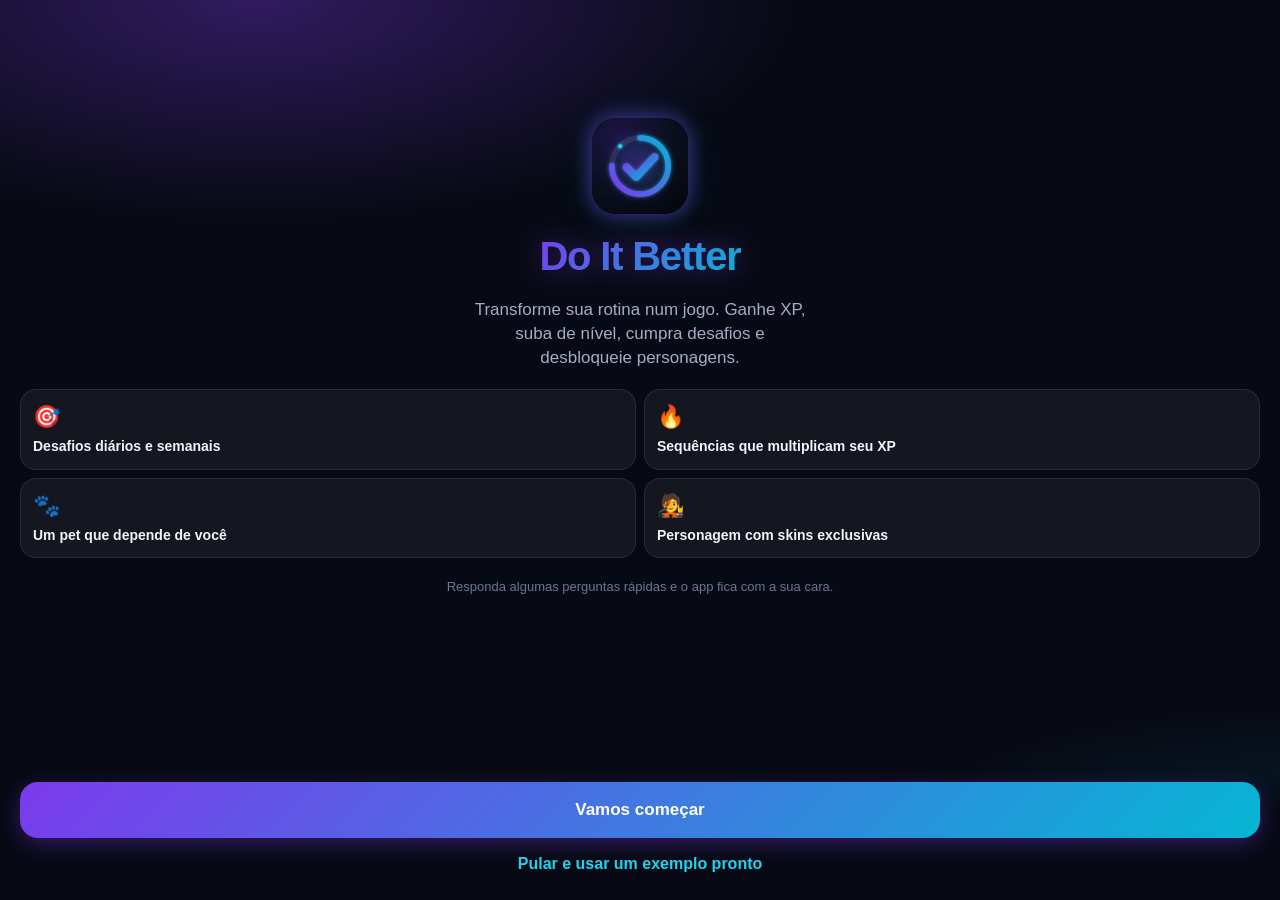
==== commit e37d3d24: "Versão 5.1 (Online): conta sem e-mail com código de recuperação, progresso na nuvem, ranking geral e" ====
--- a/index.html
+++ b/index.html
@@ -81,9 +81,10 @@
 
   <main id="telas">
     <section class="view" id="view-hoje" aria-label="Hoje"></section>
-    <section class="view" id="view-rotina" aria-label="Rotina"></section>
-    <section class="view" id="view-pendencias" aria-label="Pendências"></section>
+    <section class="view" id="view-tarefas" aria-label="Tarefas"></section>
     <section class="view" id="view-treinos" aria-label="Treinos"></section>
+    <section class="view" id="view-pet" aria-label="Pet e loja"></section>
+    <section class="view" id="view-social" aria-label="Social: ranking, amigos e grupos"></section>
     <section class="view" id="view-perfil" aria-label="Perfil"></section>
   </main>
 
@@ -96,23 +97,28 @@
   <nav class="tabbar" id="tabbar" aria-label="Navegação">
     <button data-aba="hoje" aria-label="Hoje">
       <i class="badge"></i>
-      <svg viewBox="0 0 24 24" fill="none" stroke="currentColor" stroke-width="2" stroke-linecap="round" stroke-linejoin="round"><rect x="3" y="3" width="7.5" height="7.5" rx="2"/><rect x="13.5" y="3" width="7.5" height="7.5" rx="2"/><rect x="3" y="13.5" width="18" height="7.5" rx="2"/></svg>
+      <svg viewBox="0 0 24 24" fill="none" stroke="currentColor" stroke-width="2" stroke-linecap="round" stroke-linejoin="round"><circle cx="12" cy="12" r="4"/><path d="M12 2v2M12 20v2M4.9 4.9l1.4 1.4M17.7 17.7l1.4 1.4M2 12h2M20 12h2M4.9 19.1l1.4-1.4M17.7 6.3l1.4-1.4"/></svg>
       <span>Hoje</span>
     </button>
-    <button data-aba="rotina" aria-label="Rotina">
-      <i class="badge"></i>
-      <svg viewBox="0 0 24 24" fill="none" stroke="currentColor" stroke-width="2" stroke-linecap="round" stroke-linejoin="round"><path d="M20 11a8 8 0 0 0-14.3-4.9L4 8"/><path d="M4 3v5h5"/><path d="M4 13a8 8 0 0 0 14.3 4.9L20 16"/><path d="M20 21v-5h-5"/><path d="M9 12l2 2 4-4"/></svg>
-      <span>Rotina</span>
-    </button>
-    <button data-aba="pendencias" aria-label="Pendências">
+    <button data-aba="tarefas" aria-label="Tarefas: rotina e pendências">
       <i class="badge"></i>
       <svg viewBox="0 0 24 24" fill="none" stroke="currentColor" stroke-width="2" stroke-linecap="round" stroke-linejoin="round"><path d="M9 6h11M9 12h11M9 18h11"/><path d="M3.5 6l1 1 2-2M3.5 12l1 1 2-2M3.5 18l1 1 2-2"/></svg>
-      <span>Pendências</span>
+      <span>Tarefas</span>
     </button>
     <button data-aba="treinos" aria-label="Treinos">
       <i class="badge"></i>
       <svg viewBox="0 0 24 24" fill="none" stroke="currentColor" stroke-width="2" stroke-linecap="round" stroke-linejoin="round"><path d="M6.5 6.5v11M17.5 6.5v11M3.5 9v6M20.5 9v6M6.5 12h11"/></svg>
       <span>Treinos</span>
+    </button>
+    <button data-aba="pet" aria-label="Pet, personagem e loja">
+      <i class="badge"></i>
+      <span class="tab-pet" aria-hidden="true"></span>
+      <span>Pet</span>
+    </button>
+    <button data-aba="social" aria-label="Social: ranking, amigos e grupos">
+      <i class="badge"></i>
+      <svg viewBox="0 0 24 24" fill="none" stroke="currentColor" stroke-width="2" stroke-linecap="round" stroke-linejoin="round"><path d="M8 21h8M12 17v4M7 4h10v5a5 5 0 0 1-10 0V4z"/><path d="M7 6H4v1a3 3 0 0 0 3 3M17 6h3v1a3 3 0 0 1-3 3"/></svg>
+      <span>Social</span>
     </button>
     <button data-aba="perfil" aria-label="Perfil">
       <i class="badge"></i>
--- a/css/jogo.css
+++ b/css/jogo.css
@@ -16,7 +16,7 @@
   position: absolute;
   top: 6px;
   left: calc(6px + var(--safe-left));
-  width: calc((100% - 12px - var(--safe-left) - var(--safe-right)) / 5);
+  width: calc((100% - 12px - var(--safe-left) - var(--safe-right)) / 6);
   height: 46px;
   border-radius: 16px;
   background: var(--grad-suave);
@@ -49,7 +49,7 @@
 .badge.visivel {
   transform: scale(1);
 }
-.badge.alerta {
+.badge.urgente {
   background: var(--vermelho);
 }
 .badge.ponto {
@@ -1499,3 +1499,151 @@
 .onb-opcao b {
   overflow-wrap: anywhere;
 }
+
+/* ---------- v5: Desafios diários e semanais ---------- */
+.secao-missoes .plano-topo {
+  align-items: flex-start;
+}
+.pilula-dna {
+  flex-shrink: 0;
+  padding: 4px 10px;
+  border-radius: 999px;
+  font-size: 14px;
+  background: rgba(34, 197, 94, 0.14);
+  border: 1px solid rgba(34, 197, 94, 0.45);
+  color: #86efac;
+}
+[data-theme='claro'] .pilula-dna {
+  color: #15803d;
+}
+.seletor-desafios {
+  display: grid;
+  grid-template-columns: 1fr 1fr;
+  gap: 4px;
+  margin: 10px 0 12px;
+  padding: 4px;
+  border-radius: 14px;
+  background: var(--card-forte);
+}
+.seletor-desafios button {
+  position: relative;
+  min-height: 38px;
+  border-radius: 10px;
+  font-weight: 700;
+  font-size: 14px;
+  color: var(--texto-2);
+}
+.seletor-desafios button small {
+  font-weight: 600;
+  opacity: 0.75;
+  margin-left: 2px;
+}
+.seletor-desafios button.on {
+  background: var(--grad);
+  color: #fff;
+}
+.seletor-desafios .ponto {
+  position: absolute;
+  top: 7px;
+  right: 10px;
+  width: 8px;
+  height: 8px;
+  border-radius: 50%;
+  background: #facc15;
+  box-shadow: 0 0 8px #facc15;
+}
+.missoes.semanais .missao {
+  min-height: 62px;
+}
+.missao-conta {
+  font-size: 12px;
+  color: var(--texto-2);
+}
+
+/* =============================================================
+   v5.1 — Aba Social: ranking, amigos, grupos e conta
+   ============================================================= */
+.social-conteudo { display: flex; flex-direction: column; gap: 12px; }
+.social-hero { text-align: center; padding: 22px 18px; display: flex; flex-direction: column; gap: 12px; align-items: center; }
+.social-hero h2 { font-size: 24px; }
+.social-hero p { color: var(--texto-2); line-height: 1.45; }
+.social-hero-arte .avatar-pixel { width: 96px; }
+.social-carregando { padding: 26px; text-align: center; color: var(--texto-2); }
+.girando { display: inline-block; animation: girar 1.4s linear infinite; }
+.social-erro { padding: 16px; text-align: center; display: flex; flex-direction: column; gap: 10px; align-items: center; }
+.ranking-eu { padding: 12px 14px; font-size: 15px; text-align: center; background: var(--grad-suave); }
+.lista-jogadores { display: flex; flex-direction: column; gap: 8px; }
+.jogador-linha {
+  display: flex; align-items: center; gap: 10px; width: 100%; min-height: 64px;
+  padding: 6px 12px 6px 8px; border-radius: 16px; text-align: left;
+  background: var(--card); border: 1px solid var(--borda);
+}
+.jogador-linha.eu { border-color: rgba(var(--ciano-rgb), 0.6); box-shadow: 0 0 14px rgba(var(--ciano-rgb), 0.25); }
+.jogador-linha.podio { background: linear-gradient(90deg, rgba(250, 204, 21, 0.10), transparent 60%), var(--card); }
+.jogador-pos { width: 30px; text-align: center; font-weight: 800; font-size: 16px; flex-shrink: 0; }
+.jogador-boneco { flex-shrink: 0; display: inline-flex; }
+.jogador-boneco.mini .avatar-pixel { width: 38px; }
+.jogador-boneco.grande .avatar-pixel { width: 110px; }
+.jogador-info { flex: 1; min-width: 0; display: flex; flex-direction: column; gap: 2px; }
+.jogador-info b { font-size: 15px; overflow: hidden; text-overflow: ellipsis; white-space: nowrap; }
+.jogador-info b small { font-weight: 600; color: var(--texto-2); }
+.jogador-info > small { font-size: 12px; color: var(--texto-2); }
+.jogador-xp { display: flex; flex-direction: column; align-items: flex-end; flex-shrink: 0; }
+.jogador-xp b { font-size: 16px; }
+.jogador-xp small { font-size: 11px; color: var(--texto-2); }
+.estrelas { font-size: 10px; margin-left: 2px; }
+.btn-mini {
+  display: inline-flex; align-items: center; justify-content: center; min-height: 34px; padding: 0 12px;
+  border-radius: 999px; font-size: 13px; font-weight: 700; background: var(--card-forte); border: 1px solid var(--borda); cursor: pointer; white-space: nowrap;
+}
+.btn-mini.ok { background: var(--grad); color: #fff; border-color: transparent; }
+.pedido-botoes { display: flex; gap: 6px; flex-shrink: 0; }
+.social-busca { padding: 14px; display: flex; flex-direction: column; gap: 10px; }
+.social-busca h3 { font-size: 17px; }
+.busca-linha { display: flex; gap: 8px; }
+.busca-linha .entrada { flex: 1; min-width: 0; }
+.botoes-convite { display: flex; flex-wrap: wrap; gap: 8px; }
+.botoes-convite .largo { flex-basis: 100%; }
+.botoes-convite .secundario { flex: 1; }
+.btn.btn-whats { background: #25d366; color: #06351a; font-weight: 800; border: none; }
+.grupo-linha { gap: 12px; }
+.grupo-emoji { font-size: 28px; width: 40px; text-align: center; }
+.seta { color: var(--texto-3); font-size: 22px; }
+.conta-card { padding: 16px; display: flex; flex-direction: column; gap: 12px; }
+.conta-topo { display: flex; gap: 12px; align-items: center; }
+.conta-topo .avatar-pixel { width: 46px; }
+.conta-topo b { display: block; font-size: 19px; }
+.conta-topo small { color: var(--texto-2); }
+.conta-codigo { display: flex; justify-content: space-between; align-items: center; padding: 10px 12px; border-radius: 12px; background: var(--card-forte); }
+.conta-codigo span { color: var(--texto-2); font-size: 14px; }
+.codigo-amigo { font-family: ui-monospace, monospace; font-size: 18px; letter-spacing: 0.08em; display: flex; gap: 8px; align-items: center; }
+.status-nuvem { font-size: 14px; padding: 8px 10px; border-radius: 10px; background: var(--card-forte); }
+.status-nuvem.sincronizado { color: #86efac; }
+.status-nuvem.erro { color: #fca5a5; }
+[data-theme='claro'] .status-nuvem.sincronizado { color: #15803d; }
+[data-theme='claro'] .status-nuvem.erro { color: #b91c1c; }
+.item-linha.perigo .item-nome { color: #f87171; }
+.interruptor { width: 46px; height: 28px; accent-color: var(--roxo); flex-shrink: 0; }
+.entrada-prefixo { display: flex; align-items: center; gap: 6px; }
+.entrada-prefixo > span { font-weight: 800; font-size: 18px; color: var(--texto-2); }
+.entrada-prefixo .entrada { flex: 1; }
+.codigo-recuperacao { display: flex; flex-direction: column; gap: 12px; text-align: center; }
+.codigo-grande {
+  font-family: ui-monospace, monospace; font-size: 28px; letter-spacing: 0.1em; padding: 16px 10px;
+  border-radius: 16px; background: var(--grad-suave); border: 2px dashed rgba(var(--ciano-rgb), 0.6); user-select: all;
+}
+.perfil-jogador { display: flex; flex-direction: column; gap: 12px; }
+.palco-jogador { display: flex; justify-content: center; align-items: flex-end; gap: 14px; padding: 26px 0 8px; border-radius: 20px;
+  background: radial-gradient(60% 70% at 50% 50%, rgba(var(--roxo-rgb), 0.28), transparent 70%); }
+.perfil-jogador-stats { display: grid; grid-template-columns: repeat(4, 1fr); gap: 6px; }
+.perfil-jogador-stats > div { display: flex; flex-direction: column; align-items: center; padding: 10px 4px; border-radius: 12px; background: var(--card-forte); }
+.perfil-jogador-stats b { font-size: 18px; }
+.perfil-jogador-stats small { font-size: 11px; color: var(--texto-2); text-align: center; }
+.convite { display: flex; flex-direction: column; gap: 12px; }
+.convite-passos { padding: 12px 14px; display: flex; flex-direction: column; gap: 8px; }
+.convite-passos p { color: var(--texto-2); font-size: 14px; line-height: 1.4; }
+.btn.perigo, .btn.secundario.perigo { color: #f87171; }
+/* 6 abas: textos um pouco menores */
+.tabbar button span:not(.tab-pet):not(.tab-avatar) { font-size: 10px; }
+.subnav-social { display: grid; grid-template-columns: repeat(4, 1fr); gap: 4px; }
+.subnav-social button { padding: 0 4px; font-size: 13px; min-width: 0; }
--- a/css/personagem.css
+++ b/css/personagem.css
@@ -664,3 +664,804 @@
     grid-template-columns: repeat(6, 1fr);
   }
 }
+
+/* =============================================================
+   v4 — Plano de hoje, botão de marcar, aura do guerreiro, aba Pet
+   ============================================================= */
+
+/* ---------- Plano de hoje (tudo que é para fazer, em ordem) ---------- */
+.plano,
+.secao-missoes {
+  padding: 14px;
+  margin-bottom: 14px;
+}
+.plano-topo {
+  display: flex;
+  align-items: center;
+  justify-content: space-between;
+  gap: 10px;
+  margin-bottom: 10px;
+}
+.plano-topo h2 {
+  font-size: 19px;
+  font-weight: 850;
+  letter-spacing: -0.01em;
+}
+.plano-topo small {
+  color: var(--texto-2);
+  font-size: 12.5px;
+}
+.plano-lista {
+  display: flex;
+  flex-direction: column;
+  gap: 8px;
+}
+.plano-item {
+  display: flex;
+  align-items: center;
+  gap: 10px;
+  padding: 8px 10px 8px 8px;
+  min-height: 62px;
+  border-radius: 16px;
+  background: var(--card-forte);
+  border: 1px solid var(--borda);
+  transition: opacity 0.2s, background 0.2s;
+}
+.plano-item.atrasado {
+  border-color: rgba(245, 158, 11, 0.45);
+  background: linear-gradient(90deg, rgba(245, 158, 11, 0.1), var(--card-forte) 60%);
+}
+.plano-item.feito {
+  opacity: 0.62;
+}
+.plano-item.feito .plano-nome {
+  text-decoration: line-through;
+  text-decoration-color: var(--texto-3);
+}
+.plano-hora {
+  width: 40px;
+  flex-shrink: 0;
+  text-align: center;
+  font-family: var(--fonte-num);
+  font-size: 12.5px;
+  font-weight: 800;
+  color: var(--texto-2);
+}
+.plano-item.atrasado .plano-hora {
+  color: #fbbf24;
+}
+.plano-info {
+  flex: 1;
+  min-width: 0;
+  display: flex;
+  flex-direction: column;
+  align-items: flex-start;
+  gap: 3px;
+  text-align: left;
+  min-height: 44px;
+  justify-content: center;
+}
+.plano-nome {
+  font-weight: 700;
+  font-size: 15.5px;
+  line-height: 1.2;
+  max-width: 100%;
+  overflow: hidden;
+  text-overflow: ellipsis;
+  white-space: nowrap;
+}
+.plano-sub {
+  display: flex;
+  align-items: center;
+  gap: 6px;
+  font-size: 12px;
+  color: var(--texto-2);
+  max-width: 100%;
+  overflow: hidden;
+  white-space: nowrap;
+}
+.plano-item.atrasado .plano-sub {
+  color: #fbbf24;
+}
+.tipo-tag {
+  font-style: normal;
+  font-size: 10px;
+  font-weight: 800;
+  text-transform: uppercase;
+  letter-spacing: 0.04em;
+  padding: 2px 6px;
+  border-radius: 6px;
+  background: rgba(var(--ciano-rgb), 0.14);
+  color: var(--ciano-claro);
+  flex-shrink: 0;
+}
+.tipo-tag.tipo-check { background: rgba(var(--roxo-rgb), 0.18); color: var(--roxo-claro); }
+.tipo-tag.tipo-pend { background: rgba(244, 63, 94, 0.15); color: #fb7185; }
+.tipo-tag.tipo-treino { background: rgba(34, 197, 94, 0.15); color: #4ade80; }
+[data-theme='claro'] .tipo-tag { color: var(--roxo); }
+
+/* Botão de marcar: quadrado grande com o ✓ já desenhado (não parece decoração) */
+.marcar {
+  flex-shrink: 0;
+  width: 46px;
+  height: 46px;
+  border-radius: 14px;
+  display: flex;
+  align-items: center;
+  justify-content: center;
+  border: 2.5px solid rgba(var(--ciano-rgb), 0.65);
+  background: rgba(var(--ciano-rgb), 0.08);
+  color: rgba(var(--ciano-rgb), 0.55);
+  transition: transform 0.2s cubic-bezier(0.3, 1.6, 0.5, 1), background 0.2s;
+}
+.marcar svg {
+  width: 24px;
+  height: 24px;
+}
+.marcar:active {
+  transform: scale(0.86);
+  background: rgba(var(--ciano-rgb), 0.25);
+}
+.plano-item.atrasado .marcar {
+  border-color: rgba(245, 158, 11, 0.75);
+  color: rgba(245, 158, 11, 0.7);
+  background: rgba(245, 158, 11, 0.08);
+}
+.marcar.on {
+  background: var(--grad);
+  border-color: transparent;
+  color: #fff;
+  box-shadow: 0 0 12px rgba(var(--roxo-rgb), 0.5);
+  animation: pop 0.4s cubic-bezier(0.3, 1.6, 0.5, 1);
+}
+.marcar.play {
+  background: rgba(34, 197, 94, 0.16);
+  border-color: rgba(34, 197, 94, 0.7);
+  color: #4ade80;
+  font-size: 18px;
+}
+.plano-vazio {
+  padding: 16px 6px;
+  text-align: center;
+  color: var(--texto-2);
+  font-weight: 600;
+}
+.plano-feitos {
+  margin-top: 10px;
+}
+.plano-feitos summary {
+  list-style: none;
+  cursor: pointer;
+  min-height: 40px;
+  display: flex;
+  align-items: center;
+  font-size: 13.5px;
+  font-weight: 700;
+  color: var(--texto-2);
+  padding: 0 4px;
+}
+.plano-feitos summary::-webkit-details-marker { display: none; }
+.plano-feitos summary::after {
+  content: '▾';
+  margin-left: 6px;
+  transition: transform 0.2s;
+}
+.plano-feitos[open] summary::after { transform: rotate(180deg); }
+.plano-links {
+  display: flex;
+  justify-content: space-around;
+  gap: 4px;
+  margin-top: 10px;
+  padding-top: 8px;
+  border-top: 1px solid var(--borda);
+}
+.plano-links .btn-texto {
+  font-size: 13.5px;
+  min-height: 40px;
+}
+.painel-cab {
+  margin-top: 6px;
+}
+
+/* ---------- Bloco de desafio (check) ---------- */
+.btn-marcar {
+  width: 100%;
+  min-height: 46px;
+  border-radius: 14px;
+  display: flex;
+  align-items: center;
+  justify-content: center;
+  gap: 6px;
+  font-weight: 800;
+  font-size: 15px;
+  color: #fff;
+  background: var(--grad);
+  box-shadow: 0 4px 14px rgba(var(--roxo-rgb), 0.35);
+  transition: transform 0.15s;
+}
+.btn-marcar svg {
+  width: 20px;
+  height: 20px;
+}
+.btn-marcar:active {
+  transform: scale(0.95);
+}
+.check-status {
+  font-size: 12.5px;
+  font-weight: 650;
+  color: var(--texto-2);
+  margin: 4px 0 8px;
+}
+.check-feito {
+  display: flex;
+  align-items: center;
+  gap: 8px;
+  color: #4ade80;
+  margin: 4px 0 2px;
+  text-align: left;
+}
+.check-feito > svg {
+  width: 34px;
+  height: 34px;
+  padding: 6px;
+  border-radius: 50%;
+  background: var(--grad);
+  color: #fff;
+  animation: pop 0.4s cubic-bezier(0.3, 1.6, 0.5, 1);
+}
+.check-feito span { display: flex; flex-direction: column; line-height: 1.15; }
+.check-feito small { color: var(--texto-2); font-size: 12px; }
+.pequeno-txt { font-size: 12.5px !important; min-height: 36px !important; color: var(--texto-3) !important; }
+.bloco-check.feito { border-color: rgba(34, 197, 94, 0.35); }
+
+/* ---------- Aba Tarefas: seletor Rotina | Pendências ---------- */
+.seletor-tarefas {
+  margin: 0 0 14px;
+}
+.seletor-tarefas button {
+  flex-direction: row;
+  gap: 6px;
+}
+.contador {
+  font-style: normal;
+  min-width: 20px;
+  height: 20px;
+  padding: 0 6px;
+  border-radius: 10px;
+  font-size: 12px;
+  font-weight: 800;
+  display: inline-flex;
+  align-items: center;
+  justify-content: center;
+  background: rgba(255, 255, 255, 0.22);
+}
+.seletor-tarefas button:not(.on) .contador { background: var(--card-forte); color: var(--texto); }
+.contador.urgente { background: #f43f5e !important; color: #fff !important; }
+.sub-tarefa .cabecalho .titulo-tela { display: none; }
+.sub-tarefa .cabecalho { justify-content: flex-end; min-height: 0; padding-top: 0; }
+.sub-tarefa .cabecalho:empty { display: none; }
+
+/* ---------- Ícone do pet na barra de abas ---------- */
+.tab-pet {
+  width: 28px;
+  height: 26px;
+  display: flex;
+  align-items: center;
+  justify-content: center;
+}
+.tab-pet .avatar {
+  --tam: 30px;
+}
+.tab-pet .avatar-aura,
+.tab-pet .avatar-enfeite { display: none; }
+.tabbar button:not(.ativa) .tab-pet { opacity: 0.6; filter: grayscale(0.5); }
+.tabbar button.ativa .tab-pet { filter: drop-shadow(0 0 6px rgba(var(--ciano-rgb), 0.7)); }
+
+/* ---------- Personagem: físico e AURA DE GUERREIRO ---------- */
+.personagem {
+  position: relative;
+  display: inline-flex;
+  align-items: flex-end;
+  justify-content: center;
+  isolation: isolate;
+}
+.personagem > svg { position: relative; z-index: 1; }
+.aura-guerreiro {
+  position: absolute;
+  z-index: 0;
+  left: 50%;
+  bottom: 0;
+  width: 120%;
+  height: 105%;
+  transform: translateX(-50%);
+  border-radius: 50% 50% 40% 40%;
+  pointer-events: none;
+  opacity: 0;
+}
+.fisico-2 .aura-guerreiro {
+  opacity: 0.35;
+  background: radial-gradient(ellipse at 50% 70%, rgba(var(--ciano-rgb), 0.45), transparent 65%);
+}
+.fisico-3 .aura-guerreiro {
+  opacity: 0.6;
+  background: radial-gradient(ellipse at 50% 65%, rgba(var(--roxo-rgb), 0.55), transparent 66%);
+  animation: aura-respira 3s ease-in-out infinite;
+}
+.fisico-4 .aura-guerreiro {
+  opacity: 0.9;
+  background:
+    radial-gradient(ellipse at 50% 90%, rgba(251, 146, 60, 0.85), transparent 45%),
+    radial-gradient(ellipse at 50% 60%, rgba(239, 68, 68, 0.6), transparent 68%);
+  filter: blur(2px);
+  animation: aura-fogo 1.4s ease-in-out infinite;
+}
+.fisico-5 .aura-guerreiro {
+  opacity: 1;
+  width: 135%;
+  height: 115%;
+  background:
+    radial-gradient(ellipse at 50% 88%, rgba(103, 232, 249, 0.95), transparent 42%),
+    radial-gradient(ellipse at 50% 55%, rgba(var(--roxo-rgb), 0.85), transparent 70%);
+  filter: blur(2px);
+  animation: aura-fogo 1s ease-in-out infinite;
+}
+/* contorno brilhante que segue a silhueta do boneco = a aura */
+.fisico-3 > svg { filter: drop-shadow(0 0 2px rgba(var(--roxo-rgb), 0.9)); }
+.fisico-4 > svg {
+  filter: drop-shadow(0 0 1.5px #fdba74) drop-shadow(0 0 5px rgba(249, 115, 22, 0.95)) drop-shadow(0 0 12px rgba(239, 68, 68, 0.7));
+  animation: aura-pulso-fogo 1.3s ease-in-out infinite;
+}
+.fisico-5 > svg {
+  filter: drop-shadow(0 0 1.5px #cffafe) drop-shadow(0 0 6px rgba(34, 211, 238, 0.95)) drop-shadow(0 0 16px rgba(var(--roxo-rgb), 0.9));
+  animation: aura-pulso-energia 1s ease-in-out infinite;
+}
+@keyframes aura-pulso-fogo {
+  50% { filter: drop-shadow(0 0 2px #fed7aa) drop-shadow(0 0 8px rgba(249, 115, 22, 1)) drop-shadow(0 0 18px rgba(239, 68, 68, 0.85)); }
+}
+@keyframes aura-pulso-energia {
+  50% { filter: drop-shadow(0 0 2px #ecfeff) drop-shadow(0 0 9px rgba(34, 211, 238, 1)) drop-shadow(0 0 24px rgba(var(--roxo-rgb), 1)); }
+}
+/* nos tamanhos pequenos o brilho é menor para não borrar */
+.tab-avatar .personagem > svg, .mini-fisico svg, .avatar-pixel.mini { animation: none; }
+.fisico-4 .aura-guerreiro, .fisico-5 .aura-guerreiro { height: 125%; bottom: -6%; }
+@keyframes aura-respira {
+  0%, 100% { transform: translateX(-50%) scale(0.94); }
+  50% { transform: translateX(-50%) scale(1.04); }
+}
+@keyframes aura-fogo {
+  0%, 100% { transform: translateX(-50%) scaleY(0.95) scaleX(1); opacity: 0.85; }
+  50% { transform: translateX(-50%) scaleY(1.08) scaleX(0.96); opacity: 1; }
+}
+.faiscas {
+  position: absolute;
+  inset: 0;
+  z-index: 2;
+  pointer-events: none;
+}
+.faiscas i {
+  position: absolute;
+  bottom: 8%;
+  width: 3px;
+  height: 3px;
+  border-radius: 1px;
+  background: #fdba74;
+  box-shadow: 0 0 4px #fb923c;
+  animation: faisca 1.8s linear infinite;
+  opacity: 0;
+}
+.fisico-5 .faiscas i { background: #a5f3fc; box-shadow: 0 0 5px #22d3ee; }
+.faiscas i:nth-child(1) { left: 12%; animation-delay: 0s; }
+.faiscas i:nth-child(2) { left: 30%; animation-delay: 0.5s; }
+.faiscas i:nth-child(3) { left: 52%; animation-delay: 1.1s; }
+.faiscas i:nth-child(4) { left: 72%; animation-delay: 0.3s; }
+.faiscas i:nth-child(5) { left: 88%; animation-delay: 0.8s; }
+@keyframes faisca {
+  0% { transform: translateY(0); opacity: 0; }
+  15% { opacity: 1; }
+  100% { transform: translateY(-70px); opacity: 0; }
+}
+@media (prefers-reduced-motion: reduce) {
+  .aura-guerreiro, .faiscas i, .personagem > svg { animation: none !important; }
+}
+.cena-avatar .personagem .avatar-pixel { width: inherit; }
+.personagem-palco {
+  display: flex;
+  justify-content: center;
+  padding: 18px 0 8px;
+}
+.personagem-palco .avatar-pixel.grande { width: 132px; }
+.fisico-card-4, .fisico-card-5 {
+  background: radial-gradient(circle at 50% 20%, rgba(var(--roxo-rgb), 0.22), transparent 60%), var(--card);
+}
+.celebra-personagem { display: flex; justify-content: center; }
+.celebra-personagem .avatar-pixel { width: 96px; }
+
+.evolucao-fisica {
+  display: grid;
+  grid-template-columns: repeat(5, 1fr);
+  gap: 4px;
+  padding: 12px 10px;
+}
+.evolucao-fisica > div {
+  display: flex;
+  flex-direction: column;
+  align-items: center;
+  gap: 2px;
+  text-align: center;
+  padding: 6px 2px;
+  border-radius: 12px;
+}
+.evolucao-fisica > div.travado { opacity: 0.38; filter: grayscale(0.8); }
+.evolucao-fisica > div.atual { background: var(--grad-suave); outline: 1.5px solid rgba(var(--ciano-rgb), 0.5); }
+.evolucao-fisica b { font-size: 11px; line-height: 1.1; }
+.evolucao-fisica small { font-size: 10px; color: var(--texto-3); }
+.mini-fisico .avatar-pixel.mini { width: 40px; }
+
+/* ---------- Aba Pet: cuidados ---------- */
+.acao-pet.destaque {
+  border-color: rgba(245, 158, 11, 0.8) !important;
+  box-shadow: 0 0 0 3px rgba(245, 158, 11, 0.18);
+  animation: pulsa 1.8s infinite;
+}
+.acao-pet.sem { opacity: 0.5; }
+.cuidar-estado.urgente { color: #fbbf24; font-weight: 700; }
+.economia-pet {
+  display: flex;
+  flex-direction: column;
+  gap: 4px;
+  padding: 12px 14px;
+  margin: 14px 0;
+}
+.economia-pet small { color: var(--texto-2); line-height: 1.35; }
+.ponto-novo {
+  font-style: normal;
+  display: inline-flex;
+  align-items: center;
+  justify-content: center;
+  width: 16px;
+  height: 16px;
+  margin-left: 4px;
+  border-radius: 50%;
+  font-size: 10px;
+  font-weight: 900;
+  background: #f43f5e;
+  color: #fff;
+}
+.badge.urgente.ponto { background: #f59e0b; }
+
+/* Mesma "caixinha com ✓" em todas as listas (rotina, pendências...):
+   o ✓ apagado mostra que é para tocar e marcar. */
+.check-circulo {
+  color: rgba(var(--ciano-rgb), 0.5);
+}
+.check-circulo::before {
+  inset: 3px;
+  border-radius: 12px;
+  border: 2.5px solid rgba(var(--ciano-rgb), 0.6);
+  background: rgba(var(--ciano-rgb), 0.07);
+}
+.check-circulo svg {
+  transform: scale(0.85);
+}
+.check-circulo:active::before {
+  background: rgba(var(--ciano-rgb), 0.22);
+}
+.check-circulo.on {
+  color: #fff;
+}
+.item-linha.atrasado .check-circulo {
+  color: rgba(245, 158, 11, 0.65);
+}
+.item-linha.atrasado .check-circulo.on {
+  color: #fff;
+}
+.novidades p {
+  margin: 0 0 12px;
+  line-height: 1.4;
+  color: var(--texto-2);
+}
+.novidades p b { color: var(--texto); }
+.novidades .btn { margin-top: 6px; }
+
+/* =============================================================
+   v4.1 — Personagem e pet em destaque na tela Hoje
+   ============================================================= */
+.placar-heroi {
+  padding-top: 16px;
+  overflow: hidden;
+}
+.placar-heroi .placar-saudacao h1 {
+  font-size: 21px;
+}
+.palco-heroi {
+  position: relative;
+  display: flex;
+  flex-direction: column;
+  align-items: center;
+  margin: 10px -16px 0;
+  padding: 18px 0 10px;
+  background: radial-gradient(55% 55% at 50% 45%, rgba(var(--roxo-rgb), 0.32), transparent 72%);
+}
+.palco-heroi::after {
+  /* chão do palco */
+  content: '';
+  position: absolute;
+  left: 12%;
+  right: 12%;
+  bottom: 50px;
+  height: 18px;
+  border-radius: 50%;
+  background: radial-gradient(closest-side, rgba(var(--roxo-rgb), 0.35), transparent);
+  pointer-events: none;
+}
+.palco-brilho {
+  position: absolute;
+  inset: 0;
+  pointer-events: none;
+  background:
+    radial-gradient(2px 2px at 18% 30%, rgba(255, 255, 255, 0.55), transparent 60%),
+    radial-gradient(2px 2px at 80% 22%, rgba(255, 255, 255, 0.45), transparent 60%),
+    radial-gradient(1.5px 1.5px at 66% 48%, rgba(255, 255, 255, 0.4), transparent 60%),
+    radial-gradient(1.5px 1.5px at 30% 60%, rgba(255, 255, 255, 0.35), transparent 60%);
+  animation: palco-pisca 4s ease-in-out infinite;
+}
+@keyframes palco-pisca {
+  50% { opacity: 0.4; }
+}
+.cena.tam-xg {
+  gap: 10px;
+}
+.cena.tam-xg .cena-avatar .avatar-pixel {
+  width: 128px;
+}
+.cena.tam-xg .cena-pet .avatar {
+  --tam: 104px;
+}
+.cena.tam-xg .cena-chao {
+  height: 12px;
+}
+.palco-nomes {
+  position: relative;
+  z-index: 1;
+  display: flex;
+  gap: 10px;
+  margin-top: 10px;
+}
+.palco-tag {
+  display: flex;
+  flex-direction: column;
+  align-items: center;
+  min-width: 104px;
+  padding: 5px 12px;
+  border-radius: 12px;
+  background: var(--card-forte);
+  border: 1px solid var(--borda);
+  line-height: 1.2;
+}
+.palco-tag b {
+  font-size: 14px;
+}
+.palco-tag small {
+  font-size: 12px;
+  color: var(--texto-2);
+}
+.palco-tag-pet b {
+  color: var(--ciano-claro);
+}
+[data-theme='claro'] .palco-tag-pet b {
+  color: var(--roxo);
+}
+.balao-heroi {
+  margin-top: 4px;
+  border-radius: 14px;
+  text-align: center;
+}
+.palco-barras {
+  margin-top: 10px;
+  cursor: pointer;
+}
+.palco-barras .pet-barras.compacto {
+  flex-direction: row;
+  width: 100%;
+  gap: 10px;
+}
+.palco-barras .pet-barras.compacto .pet-barra {
+  flex: 1;
+  grid-template-columns: 18px 1fr;
+  font-size: 13px;
+}
+.palco-barras .pet-barras.compacto .pet-barra i {
+  height: 7px;
+}
+.placar-heroi .placar-linha {
+  margin-top: 14px;
+}
+
+/* =============================================================
+   v5 — Fogo em pixel art (pet mutante e forma final do personagem)
+   ============================================================= */
+.fogo {
+  position: absolute;
+  z-index: 0;
+  pointer-events: none;
+  overflow: visible;
+  filter: drop-shadow(0 0 3px rgba(251, 146, 60, 0.55));
+}
+.fogo .fq {
+  opacity: 0;
+  animation: fogo-quadro var(--dur, 0.9s) steps(1, end) infinite;
+}
+@keyframes fogo-quadro {
+  0% { opacity: 1; }
+  16.67% { opacity: 0; }
+  100% { opacity: 0; }
+}
+@media (prefers-reduced-motion: reduce) {
+  .fogo .fq { animation: none; }
+  .fogo .fq:first-child { opacity: 1; }
+}
+.avatar.pet .avatar-emoji {
+  width: calc(var(--tam) * 0.8 * var(--escala, 1));
+  flex-shrink: 0;
+}
+.avatar-emoji > svg.pixel:not(.fogo) {
+  position: relative;
+  z-index: 1;
+}
+/* pet mutante: a aura vira brasa e ele fica com cara de fera */
+.avatar.mutante .avatar-aura {
+  background: radial-gradient(circle at 50% 55%, rgba(239, 68, 68, 0.35), transparent 70%);
+  border-color: rgba(239, 68, 68, 0.45);
+  box-shadow: 0 0 calc(var(--tam) * 0.2) rgba(239, 68, 68, 0.35);
+}
+.avatar.mut-3 .avatar-aura {
+  border-color: rgba(253, 224, 71, 0.6);
+  box-shadow: 0 0 calc(var(--tam) * 0.35) rgba(249, 115, 22, 0.55);
+  animation: aura-pulso-brasa 1.2s ease-in-out infinite;
+}
+@keyframes aura-pulso-brasa {
+  50% { box-shadow: 0 0 calc(var(--tam) * 0.5) rgba(249, 115, 22, 0.75); }
+}
+.avatar.mutante .avatar-emoji {
+  animation: respirar-fera 2.4s ease-in-out infinite;
+  filter: drop-shadow(0 4px 6px rgba(0, 0, 0, 0.45));
+}
+@keyframes respirar-fera {
+  50% { transform: translateY(-2%) scale(1.03); }
+}
+
+/* ---------- v5: cartão de mutação (aba Pet → Cuidar) ---------- */
+.mutacao-card {
+  margin: 14px 0 4px;
+  padding: 14px;
+  border: 1px solid rgba(239, 68, 68, 0.3);
+  background: radial-gradient(120% 90% at 50% 0%, rgba(239, 68, 68, 0.12), transparent 60%), var(--card);
+}
+.mutacao-card.pronta {
+  border-color: rgba(250, 204, 21, 0.7);
+  box-shadow: 0 0 20px rgba(250, 204, 21, 0.25);
+}
+.mutacao-cab {
+  display: flex;
+  align-items: center;
+  justify-content: space-between;
+  margin-bottom: 10px;
+}
+.mutacao-cab h4 {
+  font-size: 17px;
+}
+.mutacao-trilha {
+  display: grid;
+  grid-template-columns: repeat(4, 1fr);
+  gap: 6px;
+  margin-bottom: 10px;
+}
+.mutacao-trilha > div {
+  display: flex;
+  flex-direction: column;
+  align-items: center;
+  justify-content: flex-end;
+  gap: 4px;
+  padding: 18px 2px 6px;
+  overflow: hidden;
+  border-radius: 12px;
+  background: var(--card-forte);
+  opacity: 0.45;
+  filter: grayscale(0.7);
+  text-align: center;
+}
+.mutacao-trilha > div.on {
+  opacity: 1;
+  filter: none;
+}
+.mutacao-trilha > div.atual {
+  outline: 2px solid rgba(239, 68, 68, 0.7);
+}
+.mutacao-trilha .avatar {
+  --tam: 44px;
+}
+.mutacao-trilha small {
+  font-size: 11px;
+  font-weight: 700;
+  line-height: 1.15;
+}
+.mutacao-trilha i {
+  font-style: normal;
+  font-size: 10px;
+  color: var(--texto-2);
+}
+.mutacao-falta {
+  font-size: 13px;
+  color: #fca5a5;
+  margin: 4px 0 8px;
+}
+[data-theme='claro'] .mutacao-falta {
+  color: #b91c1c;
+}
+.mutacao-alerta {
+  padding: 8px 10px;
+  border-radius: 10px;
+  font-size: 13px;
+  background: rgba(239, 68, 68, 0.15);
+  margin-bottom: 8px;
+}
+.mutacao-card .btn {
+  margin-top: 6px;
+}
+.mutacao-card .btn[aria-disabled='true'] {
+  opacity: 0.6;
+}
+.dica.pequena {
+  font-size: 12px;
+  margin-top: 8px;
+}
+.celebra-pet .avatar {
+  --tam: 140px;
+}
+/* o pet mutante ocupa o espaço do tamanho novo (não invade o personagem) */
+.avatar.pet.mutante {
+  width: calc(var(--tam) * max(1, 0.8 * var(--escala, 1)));
+  height: calc(var(--tam) * max(1, 0.8 * var(--escala, 1)));
+}
+.cena .cena-pet .avatar.mutante {
+  margin-left: calc(var(--tam) * 0.12 * var(--escala, 1));
+}
+
+/* ---------- v5: fogo em volta do personagem ---------- */
+.personagem > svg.fogo {
+  position: absolute;
+  z-index: 0;
+}
+.personagem > svg.avatar-pixel {
+  position: relative;
+  z-index: 1;
+}
+/* com o fogo de pixel art, a aura antiga fica só como brilho de fundo */
+.fisico-4 .aura-guerreiro { opacity: 0.55; }
+.fisico-5 .aura-guerreiro { opacity: 0.7; }
+.fisico-6 .aura-guerreiro {
+  opacity: 0.85;
+  width: 150%;
+  height: 130%;
+  bottom: -8%;
+  background:
+    radial-gradient(ellipse at 50% 85%, rgba(253, 224, 71, 0.9), transparent 40%),
+    radial-gradient(ellipse at 50% 55%, rgba(239, 68, 68, 0.75), transparent 70%);
+  filter: blur(3px);
+  animation: aura-fogo 0.9s ease-in-out infinite;
+}
+.fisico-6 > svg.avatar-pixel {
+  filter: drop-shadow(0 0 1.5px #fde68a) drop-shadow(0 0 6px rgba(249, 115, 22, 1)) drop-shadow(0 0 14px rgba(239, 68, 68, 0.8));
+  animation: aura-pulso-fogo 1s ease-in-out infinite;
+}
+.fisico-6 .faiscas i { background: #fde047; box-shadow: 0 0 6px #f97316; }
+.fisico-4 > svg.fogo, .fisico-5 > svg.fogo, .fisico-6 > svg.fogo { filter: drop-shadow(0 0 3px rgba(251, 146, 60, 0.6)); animation: none; }
+.fisico-5 > svg.fogo { filter: drop-shadow(0 0 3px rgba(34, 211, 238, 0.7)); }
+/* 6 físicos: 3 por linha */
+.evolucao-fisica { grid-template-columns: repeat(3, 1fr); row-gap: 8px; }
+.evolucao-fisica .mini-fisico .avatar-pixel.mini { width: 46px; }
+/* palco da tela Hoje: espaço para as chamas não cobrirem a saudação */
+.palco-heroi.fisico-palco-4 { padding-top: 26px; }
+.palco-heroi.fisico-palco-5 { padding-top: 32px; }
+.palco-heroi.fisico-palco-6 { padding-top: 54px; }
+.placar-heroi .placar-saudacao { position: relative; z-index: 2; }
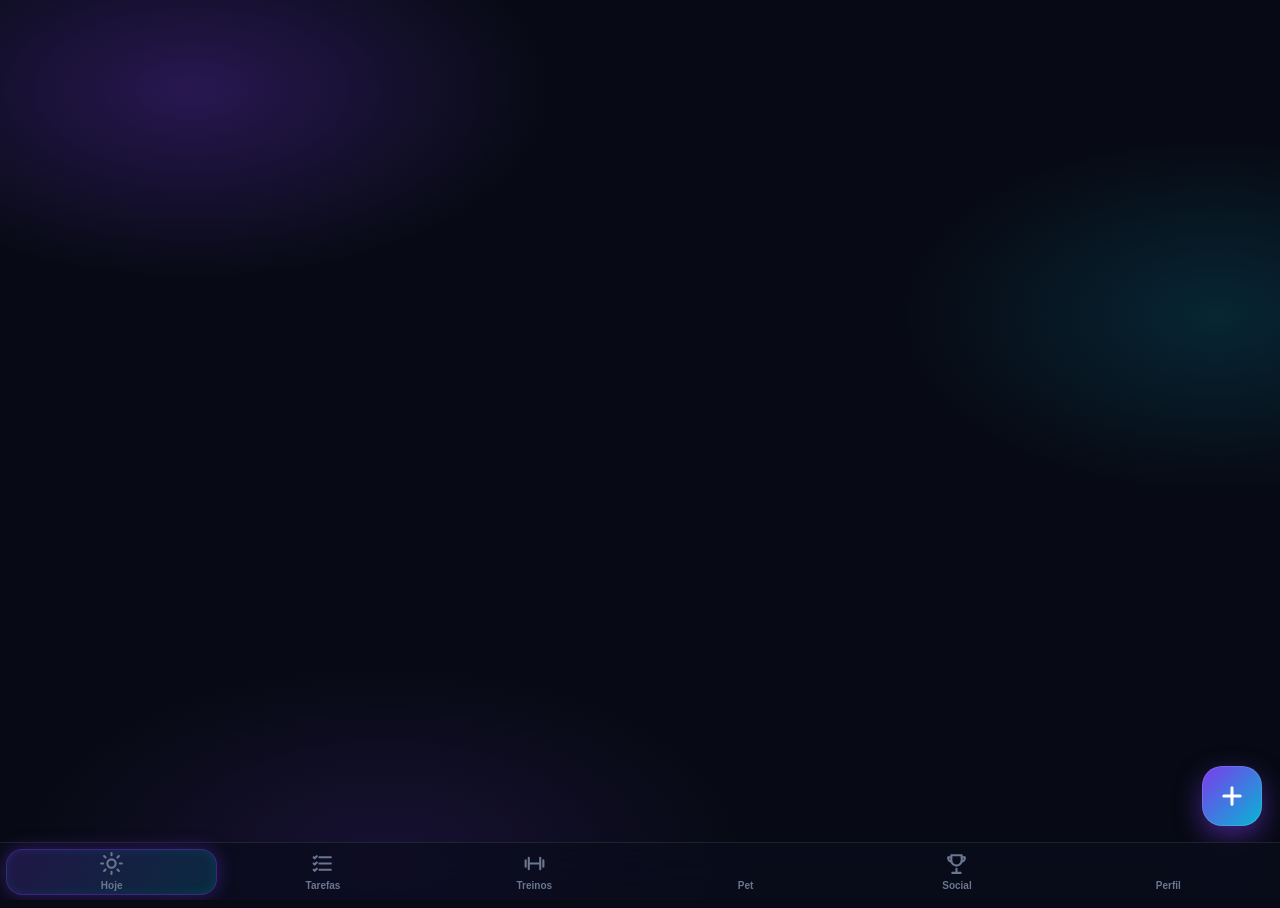
==== commit 3241dc6f: "Versão 5.2 (Dieta): plano alimentar com refeições e horários na aba Treinos - Seletor Treino | Dieta" ====
--- a/index.html
+++ b/index.html
@@ -82,7 +82,7 @@
   <main id="telas">
     <section class="view" id="view-hoje" aria-label="Hoje"></section>
     <section class="view" id="view-tarefas" aria-label="Tarefas"></section>
-    <section class="view" id="view-treinos" aria-label="Treinos"></section>
+    <section class="view" id="view-treinos" aria-label="Treino e dieta"></section>
     <section class="view" id="view-pet" aria-label="Pet e loja"></section>
     <section class="view" id="view-social" aria-label="Social: ranking, amigos e grupos"></section>
     <section class="view" id="view-perfil" aria-label="Perfil"></section>
@@ -105,7 +105,7 @@
       <svg viewBox="0 0 24 24" fill="none" stroke="currentColor" stroke-width="2" stroke-linecap="round" stroke-linejoin="round"><path d="M9 6h11M9 12h11M9 18h11"/><path d="M3.5 6l1 1 2-2M3.5 12l1 1 2-2M3.5 18l1 1 2-2"/></svg>
       <span>Tarefas</span>
     </button>
-    <button data-aba="treinos" aria-label="Treinos">
+    <button data-aba="treinos" aria-label="Treinos e dieta">
       <i class="badge"></i>
       <svg viewBox="0 0 24 24" fill="none" stroke="currentColor" stroke-width="2" stroke-linecap="round" stroke-linejoin="round"><path d="M6.5 6.5v11M17.5 6.5v11M3.5 9v6M20.5 9v6M6.5 12h11"/></svg>
       <span>Treinos</span>
--- a/css/jogo.css
+++ b/css/jogo.css
@@ -1647,3 +1647,60 @@
 .tabbar button span:not(.tab-pet):not(.tab-avatar) { font-size: 10px; }
 .subnav-social { display: grid; grid-template-columns: repeat(4, 1fr); gap: 4px; }
 .subnav-social button { padding: 0 4px; font-size: 13px; min-width: 0; }
+
+/* =============================================================
+   v6 — Tela de instalação (quem chega pelo navegador do celular)
+   ============================================================= */
+.instalar-raiz {
+  position: fixed; inset: 0; z-index: 600; display: flex; align-items: center; justify-content: center;
+  padding: calc(20px + var(--safe-top, 0px)) 18px calc(20px + var(--safe-bottom, 0px));
+  background: radial-gradient(120% 70% at 50% 0%, rgba(var(--roxo-rgb), 0.45), transparent 60%), var(--fundo, #0b0a14);
+  opacity: 0; transition: opacity 0.25s; overflow-y: auto;
+}
+.instalar-raiz.aberta { opacity: 1; }
+.instalar { width: 100%; max-width: 420px; display: flex; flex-direction: column; align-items: center; gap: 14px; text-align: center; }
+.instalar-icone { width: 84px; height: 84px; border-radius: 22px; box-shadow: 0 10px 30px rgba(var(--roxo-rgb), 0.5); }
+.instalar h1 { font-size: 26px; font-weight: 800; }
+.instalar-sub { color: var(--texto-2); line-height: 1.45; }
+.instalar-convite { padding: 6px 14px; border-radius: 999px; background: var(--grad-suave); border: 1px solid rgba(var(--ciano-rgb), 0.4); }
+.instalar-passos { list-style: none; width: 100%; display: flex; flex-direction: column; gap: 8px; text-align: left; padding: 0; margin: 0; }
+.instalar-passos li { display: flex; gap: 12px; align-items: center; padding: 12px 14px; border-radius: 16px; background: var(--card); border: 1px solid var(--borda); line-height: 1.35; }
+.instalar-passos li svg { vertical-align: -5px; color: var(--ciano-claro); }
+.instalar-passos .num { flex-shrink: 0; width: 28px; height: 28px; border-radius: 50%; display: grid; place-items: center; background: var(--grad); color: #fff; font-weight: 800; }
+.instalar [hidden] { display: none !important; }
+.instalar-raiz { align-items: flex-start; }
+.instalar { margin: auto 0; }
+
+/* ---------- v6: jornada inicial e resumo de ontem ---------- */
+.jornada { padding: 14px; display: flex; flex-direction: column; gap: 10px; border: 1px solid rgba(var(--ciano-rgb), 0.35);
+  background: radial-gradient(120% 80% at 0% 0%, rgba(var(--ciano-rgb), 0.12), transparent 60%), var(--card); }
+.jornada.pronta { border-color: rgba(250, 204, 21, 0.7); box-shadow: 0 0 18px rgba(250, 204, 21, 0.25); }
+.jornada-topo { display: flex; justify-content: space-between; align-items: center; }
+.jornada-topo small { color: var(--texto-2); }
+.jornada-trilha { display: flex; gap: 6px; }
+.jornada-trilha i { flex: 1; height: 30px; border-radius: 10px; display: grid; place-items: center; font-style: normal; font-size: 15px;
+  background: var(--card-forte); opacity: 0.45; filter: grayscale(1); }
+.jornada-trilha i.ok { opacity: 1; filter: none; background: rgba(34, 197, 94, 0.2); color: #86efac; font-weight: 800; }
+.jornada-trilha i.atual { opacity: 1; filter: none; background: var(--grad-suave); outline: 2px solid rgba(var(--ciano-rgb), 0.6); }
+.jornada-passo { display: flex; gap: 12px; align-items: center; }
+.jornada-emoji { font-size: 32px; }
+.jornada-info { display: flex; flex-direction: column; gap: 2px; }
+.jornada-info b { font-size: 16px; }
+.jornada-info small { color: var(--texto-2); line-height: 1.35; }
+.resumo-ontem { display: flex; flex-direction: column; gap: 12px; text-align: center; }
+.resumo-ontem h3 { font-size: 22px; }
+.resumo-numeros { display: grid; grid-template-columns: repeat(3, 1fr); gap: 8px; }
+.resumo-numeros > div { display: flex; flex-direction: column; padding: 12px 4px; border-radius: 14px; background: var(--card-forte); }
+.resumo-numeros b { font-size: 20px; }
+.resumo-numeros small { color: var(--texto-2); font-size: 12px; }
+.resumo-frase { font-size: 16px; line-height: 1.4; }
+
+/* ---------- v6: painel do fundador e convite premiado ---------- */
+.fundador { display: flex; flex-direction: column; gap: 10px; }
+.kpis { display: grid; grid-template-columns: repeat(2, 1fr); gap: 8px; }
+.kpi { display: flex; flex-direction: column; gap: 2px; padding: 12px; border-radius: 14px; background: var(--card-forte); border: 1px solid var(--borda); }
+.kpi b { font-size: 24px; font-weight: 800; }
+.kpi small { font-size: 13px; color: var(--texto-2); }
+.kpi i { font-style: normal; font-size: 11px; color: var(--texto-3); }
+.grafico-fundador { padding: 10px; }
+.premio-convite { margin: 0; padding: 8px 10px; border-radius: 10px; background: rgba(250, 204, 21, 0.1); border: 1px solid rgba(250, 204, 21, 0.35); }
--- a/css/personagem.css
+++ b/css/personagem.css
@@ -1465,3 +1465,84 @@
 .palco-heroi.fisico-palco-5 { padding-top: 32px; }
 .palco-heroi.fisico-palco-6 { padding-top: 54px; }
 .placar-heroi .placar-saudacao { position: relative; z-index: 2; }
+
+/* ---------- Dieta (v5.2): aba Treinos → Dieta ---------- */
+.seletor-treinos .contador.urgente { animation: pulsa 1.6s infinite; }
+.destaque-dieta {
+  background: linear-gradient(135deg, rgba(34, 197, 94, 0.2), rgba(var(--ciano-rgb), 0.12)), var(--card);
+  border-color: rgba(34, 197, 94, 0.35);
+}
+.destaque-dieta.atrasada {
+  background: linear-gradient(135deg, rgba(245, 158, 11, 0.2), rgba(var(--roxo-rgb), 0.1)), var(--card);
+  border-color: rgba(245, 158, 11, 0.45);
+}
+.destaque-dieta.atrasada .rotulo-neon { color: #fbbf24; }
+.destaque-dieta h2 { font-size: 28px; }
+.dieta-prox-topo {
+  display: flex;
+  align-items: center;
+  gap: 12px;
+}
+.dieta-prox-topo > div { min-width: 0; }
+.dieta-prox-topo p { margin-top: 2px; }
+.dieta-emoji {
+  font-size: 40px;
+  line-height: 1;
+  flex-shrink: 0;
+  filter: drop-shadow(0 4px 10px rgba(0, 0, 0, 0.35));
+}
+.dieta-macros {
+  color: var(--texto-2);
+  font-family: var(--fonte-num);
+  font-weight: 700;
+}
+.dieta-obs {
+  font-size: 14px;
+  color: var(--texto-2);
+  overflow-wrap: anywhere;
+}
+.dieta-obs-card {
+  padding: 12px 14px;
+  margin: 12px 0;
+  color: var(--texto-2);
+  overflow-wrap: anywhere;
+}
+.resumo-dieta .meta-info { display: flex; flex-direction: column; gap: 6px; align-items: flex-start; }
+.resumo-dieta .resumo-titulo { margin-bottom: 0; }
+.dieta-meta-linha {
+  width: 100%;
+  display: grid;
+  grid-template-columns: 1fr auto;
+  gap: 3px 8px;
+  font-size: 13px;
+  color: var(--texto-2);
+}
+.dieta-meta-linha b { font-family: var(--fonte-num); color: var(--texto); }
+.dieta-meta-linha b small { color: var(--texto-3); font-weight: 600; }
+.dieta-meta-linha .barra { grid-column: 1 / -1; border-radius: 999px; }
+.semana-pontos span.meio {
+  background: rgba(var(--ciano-rgb), 0.22);
+  color: var(--texto);
+}
+.alimentos {
+  display: flex;
+  flex-direction: column;
+  gap: 8px;
+}
+.alimento-linha {
+  display: grid;
+  grid-template-columns: 92px 1fr 40px;
+  gap: 8px;
+  align-items: center;
+}
+.alimento-linha .entrada { min-width: 0; }
+.vazio .botoes-coluna {
+  display: flex;
+  flex-direction: column;
+  gap: 10px;
+  align-items: stretch;
+  width: 100%;
+  max-width: 300px;
+  margin: 0 auto;
+}
+.tipo-tag.tipo-refeicao { background: rgba(245, 158, 11, 0.16); color: #fbbf24; }
